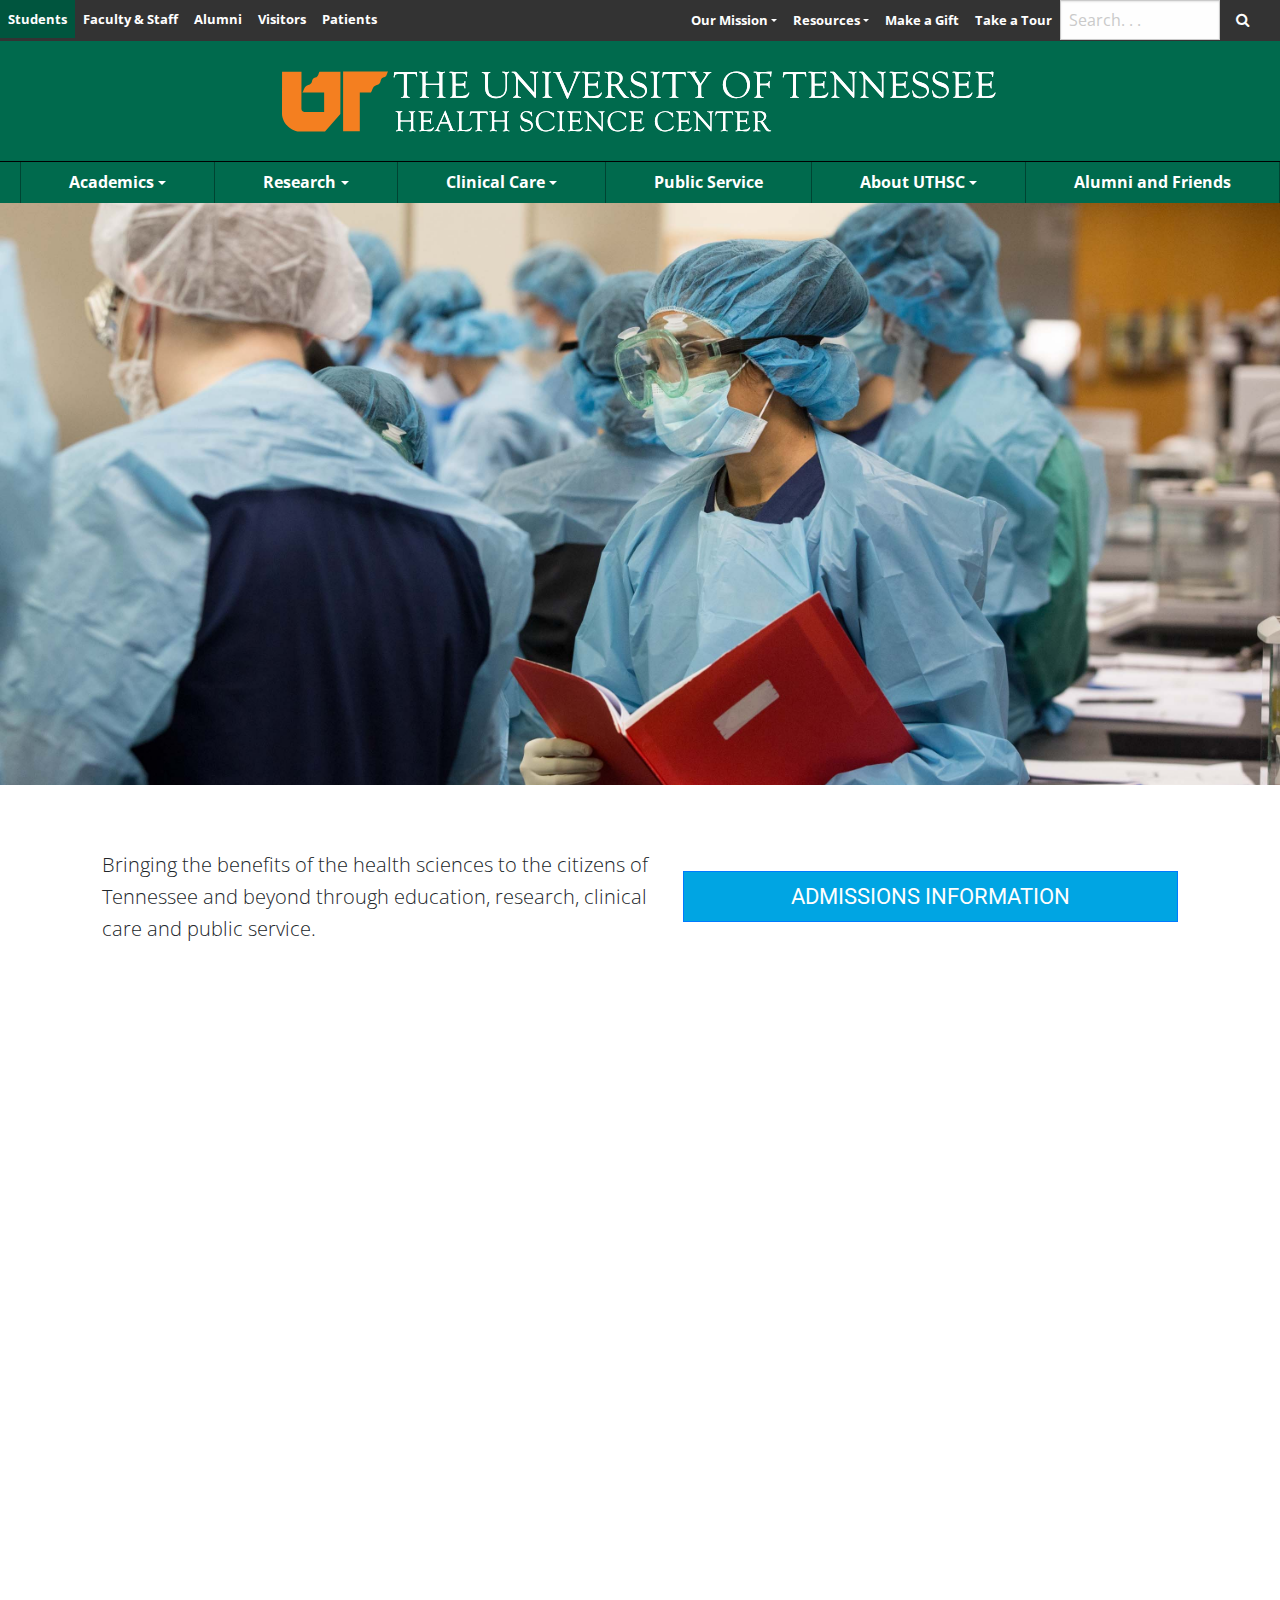
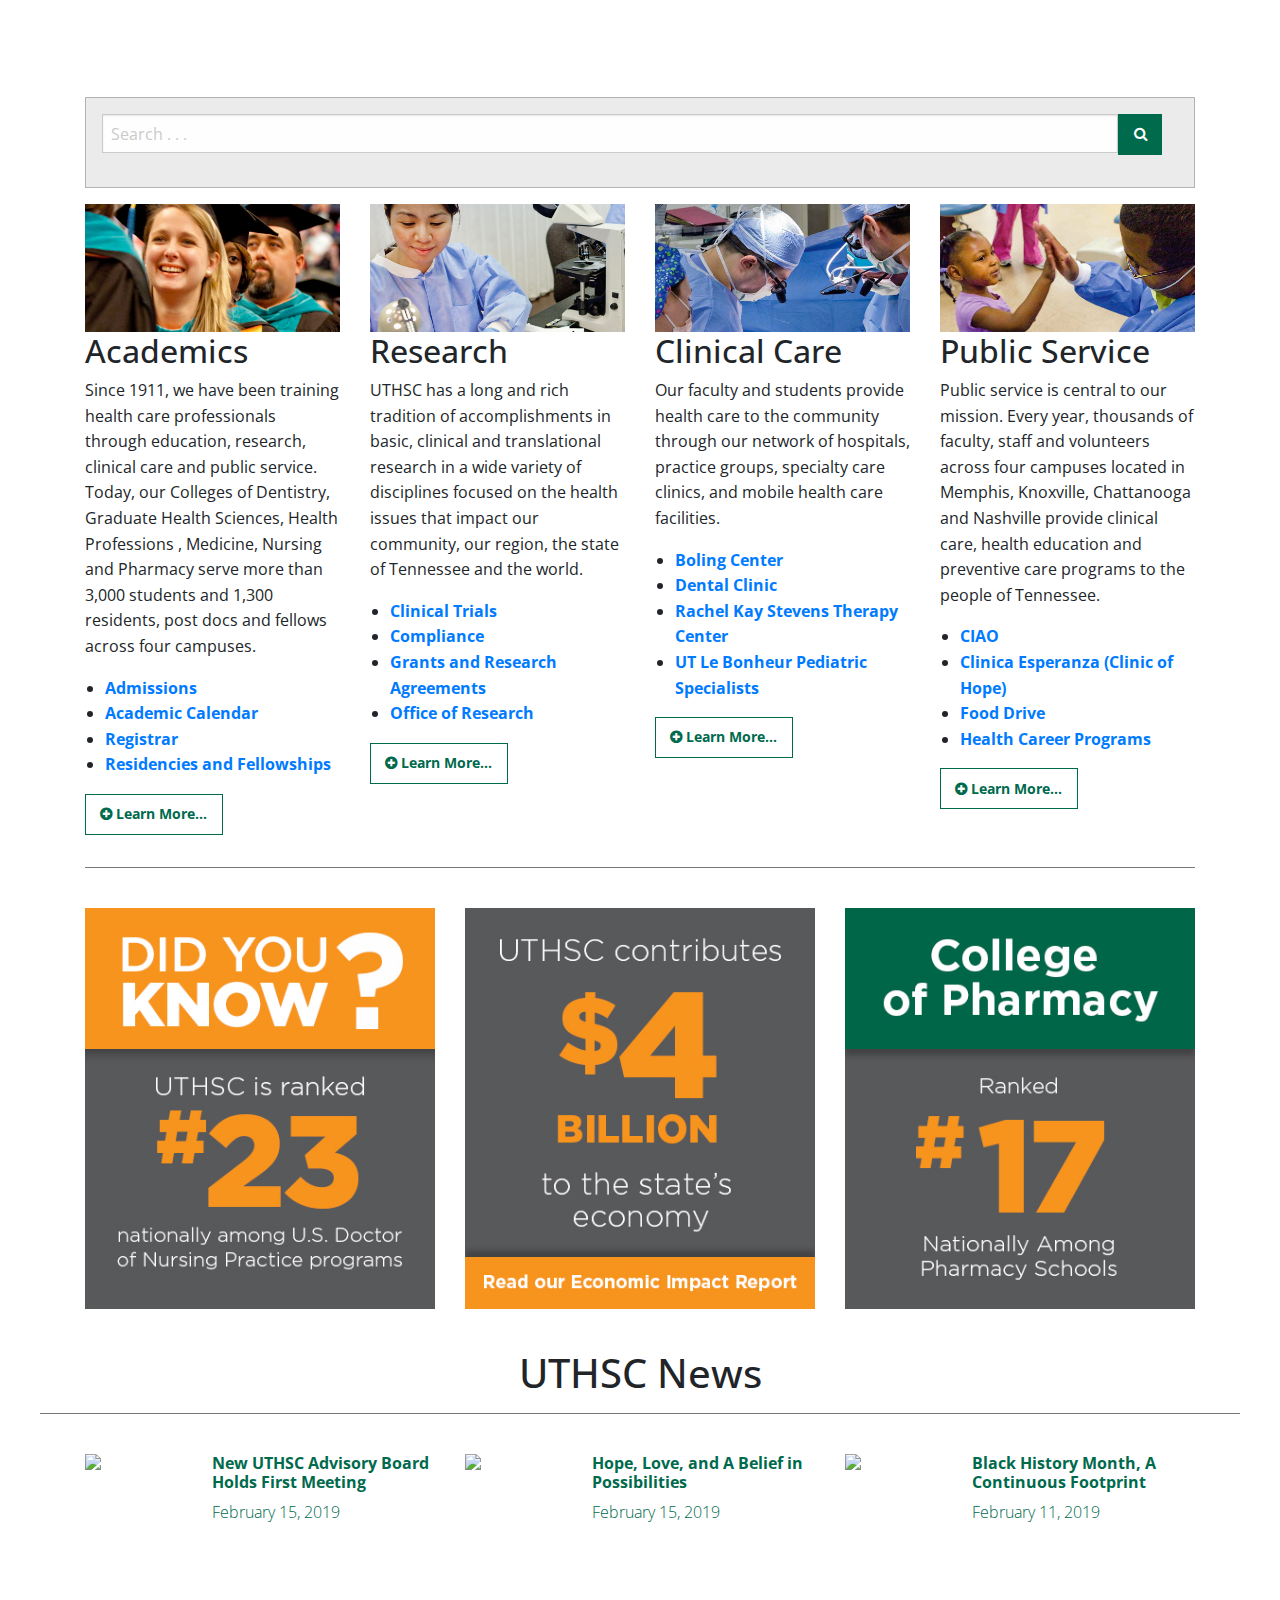
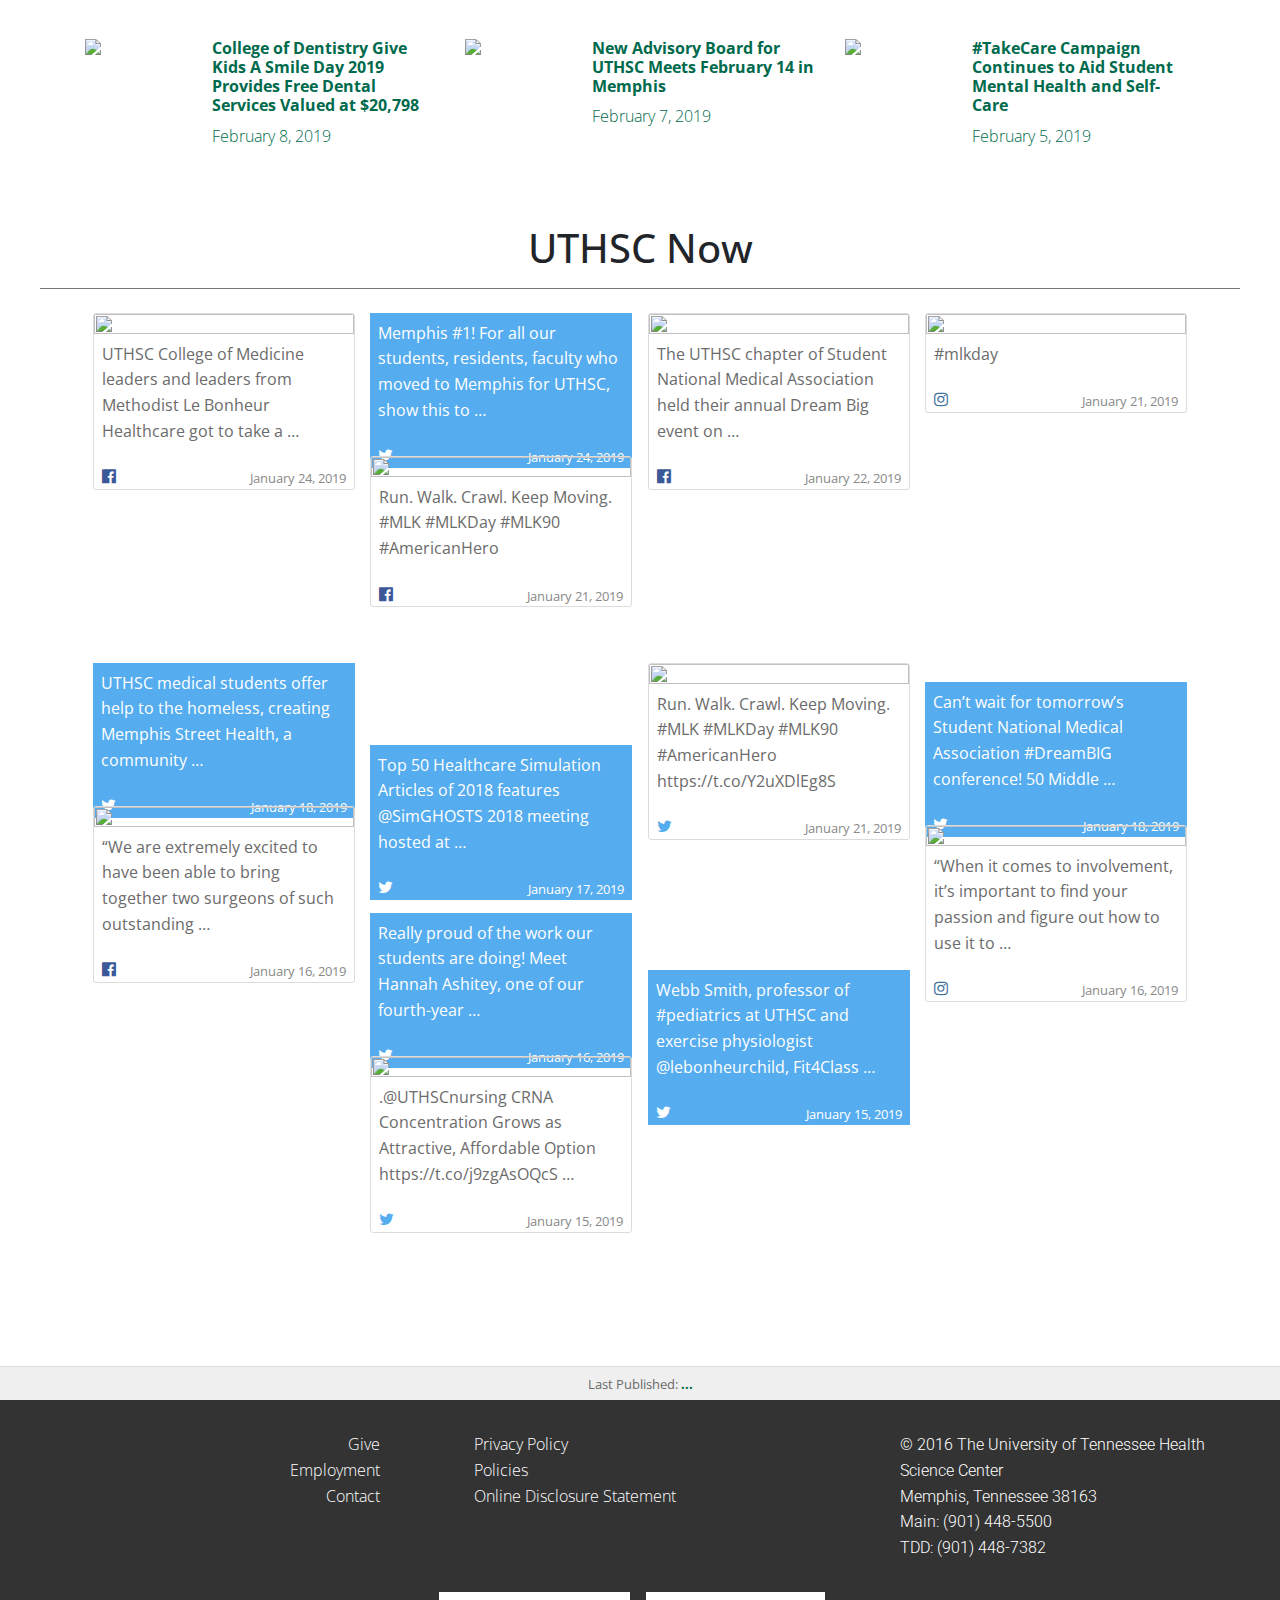
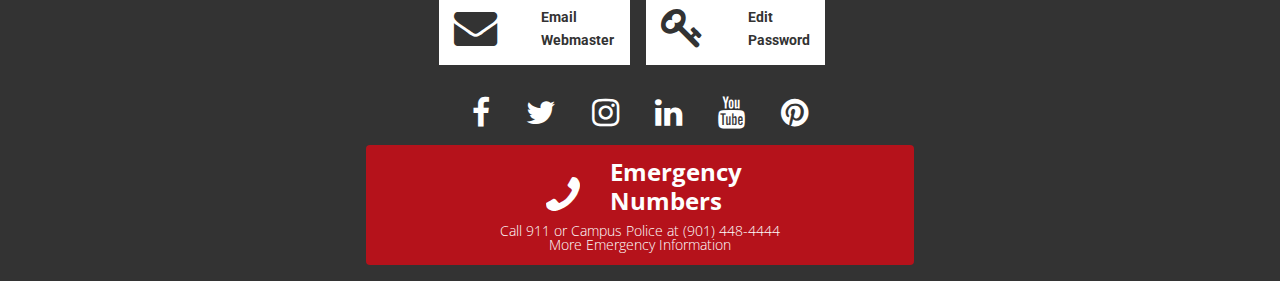
==== migration/index.html @ 7a4d5f88 "fixed cross browser issues" ====
<!DOCTYPE html PUBLIC "html" "http://www.w3.org/TR/xhtml1/DTD/xhtml1-transitional.dtd">
<html xmlns="http://www.w3.org/1999/xhtml" class="no-js" lang="en">
   <head>
      <meta http-equiv="Content-Type" content="text/html; charset=UTF-8" />
      <meta charset="utf-8" />
      <meta http-equiv="X-UA-Compatible" content="ie=edge" />
      <meta
         name="viewport"
         content="width=device-width, initial-scale=1, shrink-to-fit=no"
         />
      <link rel="stylesheet" href="./css/uthsc.min.css" />
      <link rel="stylesheet" href="./css/font-awesome.min.css" />
      <link rel="stylesheet" href="./css/bootstrap.min.css" />
      <link rel="stylesheet" href="./css/custom.css" />
      <link
         href="https://fonts.googleapis.com/css?family=Open+Sans:300"
         rel="stylesheet"
         type="text/css"
         />
      <link
         href="https://fonts.googleapis.com/css?family=Roboto:400italic,700italic,300,700,300italic,400"
         rel="stylesheet"
         type="text/css"
         />
      <link
         rel="shortcut icon"
         type="image/ico"
         href="./images/favicons/favicon.ico?v=bOO6Od2drQ"
         />
      <meta name="apple-mobile-web-app-title" content="UTHSC" />
      <meta name="application-name" content="UTHSC" />
      <meta name="theme-color" content="#efefef" />
      <title>The University of Tennessee Health Science Center (UTHSC)</title>
      <meta
         name="description"
         content="Established in 1911, The University of Tennessee Health Science Center aims to improve human health through education, research, clinical care and public service. The UT Health Science Center campuses include colleges of Dentistry, Graduate Health Sciences, Health Professions, Medicine, Nursing and Pharmacy. Patient care, professional education and research are carried out at hospitals and other clinical sites across Tennessee. Endowed professorships, Research Centers of Excellence, and continuing relationships with research and healthcare facilities across Tennessee ensure that both basic science and applied research stay focused on contemporary health topics."
         />
   </head>
   <body style="font-family:Open Sans">
      <nav class="uthsc-site-nav">
         <div class="uthsc-site-nav-left">
            <ul class="menu">
               <li><a class="font-color-override" href="#">Students</a></li>
               <li>
                  <a class="font-color-override" href="#">Faculty &amp; Staff</a>
               </li>
               <li><a class="font-color-override" href="#">Alumni</a></li>
               <li><a class="font-color-override" href="#">Visitors</a></li>
               <li><a class="font-color-override" href="#">Patients</a></li>
            </ul>
         </div>
         <div class="uthsc-site-nav-right">
            <ul class="dropdown menu">
               <li class="nav-item dropdown">
                  <a
                     class="nav-link dropdown-toggle font-color-override"
                     href="#"
                     role="button"
                     data-toggle="dropdown"
                     >Our Mission</a
                     >
                  <div class="dropdown-menu dropdown-coloring">
                     <a class="dropdown-item" href="#">Academics</a>
                     <a class="dropdown-item" href="#">Research</a>
                     <a class="dropdown-item" href="#">Clinical Care</a>
                     <a class="dropdown-item" href="#">Public Service</a>
                     <a class="dropdown-item" href="#">Mission Statement</a>
                  </div>
               </li>
               <li class="nav-item dropdown">
                  <a
                     class="nav-link dropdown-toggle font-color-override"
                     href="#"
                     role="button"
                     data-toggle="dropdown"
                     >Resources</a
                     >
                  <div class="dropdown-menu dropdown-coloring">
                     <a class="dropdown-item" href="#">Banner</a>
                     <a class="dropdown-item" href="#">Blackboard</a>
                     <a class="dropdown-item" href="#">Career Opportunities</a>
                     <a class="dropdown-item" href="#">iLogin</a>
                     <a class="dropdown-item" href="#">iRise</a>
                     <a class="dropdown-item" href="#">Library</a>
                     <a class="dropdown-item" href="#">Maps</a>
                     <a class="dropdown-item" href="#">MyUT</a>
                     <a class="dropdown-item" href="#">News</a>
                     <a class="dropdown-item" href="#">Webmail</a>
                     <a class="dropdown-item" href="#">Xythos</a>
                  </div>
               </li>
               <li><a class="font-color-override" href="#"> Make a Gift</a></li>
               <li><a class="font-color-override" href="#"> Take a Tour</a></li>
               <li>
                  <div class="show-for-large">
                     <form class="input-group search-form">
                        <div class="button-and-search">
                           <input
                              class="input-group-field search-input"
                              placeholder="Search. . . "
                              type="search"
                              aria-label="Search the UTHSC site"
                              role="search"
                              style="margin-right:0;"
                              />
                           <button
                              type="submit"
                              class="button"
                              aria-label="Submit search form"
                              >
                           <span class="fa fa-search"></span>
                           </button>
                        </div>
                     </form>
                  </div>
               </li>
            </ul>
         </div>
      </nav>
      <header style="background-color:#006a4d ">
         <div class="container d-flex justify-content-center banner-height">
            <div class="row ">
               <img src="./images/uthsc-logo-white-text.svg" />
            </div>
         </div>
       
         <div class="uthsc-nav-stuck">
            <nav id="uthsc-section-navigation" class="" style="border-top: 1px solid rgb(0,0,0);">
               <ul class="uthsc-navbar">
                  <li class="uthsc-navigation-column uthsc-navbar-spacing">
                     <a href="#"                  
                        class="nav-link dropdown-toggle"
                        id="navbarDropdown"
                        role="button"
                        data-toggle="dropdown">
                     Academics
                     </a>
                     <div class="dropdown-menu" >
                        <a class="dropdown-item" href="#">Dentistry</a>
                        <a class="dropdown-item" href="#">Graduate Health Sciences</a>
                        <a class="dropdown-item" href="#">Health Professions</a>
                        <a class="dropdown-item" href="#">Medicine</a>
                        <a class="dropdown-item" href="#">Nursing</a>
                        <a class="dropdown-item" href="#">Pharmacy</a>
                     </div>
                  </li>
                  <li class="uthsc-navigation-column uthsc-navbar-spacing">
                     <a href="#"              
                        class="nav-link dropdown-toggle"
                        id="navbarDropdown"
                        role="button"
                        data-toggle="dropdown">
                     Research
                     </a>
                     <div class="dropdown-menu" aria-labelledby="navbarDropdown">
                        <a class="dropdown-item" href="#">Leadership</a>
                        <a class="dropdown-item" href="#">Sponsored Programs</a>
                        <a class="dropdown-item" href="#">Compliance</a>
                        <a class="dropdown-item" href="#">Institutional Cores</a>
                        <a class="dropdown-item" href="#">Offices and Resources</a>
                     </div>
                  </li>
                  <li class="uthsc-navigation-column uthsc-navbar-spacing">
                     <a href="#" data-equalizer-watch="heading-links"                 
                        class="nav-link dropdown-toggle"
                        id="navbarDropdown"
                        role="button"
                        data-toggle="dropdown">
                     Clinical Care
                     </a>
                     <div class="dropdown-menu" aria-labelledby="navbarDropdown">
                        <a class="dropdown-item" href="#">University Clinical Health</a>
                        <a class="dropdown-item" href="#">University Health Services</a>
                        <a class="dropdown-item" href="#">UT Le Bonheur Pediatric Specialists</a>
                        <a class="dropdown-item" href="#">UT Methodist Physicians</a>
                        <a class="dropdown-item" href="#">UT Regional One Physicians</a>
                     </div>
                  </li>
                  <li class="uthsc-navigation-column uthsc-navbar-spacing">
                     <a href="#" data-equalizer-watch="heading-links">
                     Public Service
                     </a>
                     <ul data-equalizer-watch="nested-links"></ul>
                  </li>
                  <li class="uthsc-navigation-column uthsc-navbar-spacing">
                     <a href="#" data-equalizer-watch="heading-links"                 
                        class="nav-link dropdown-toggle"
                        id="navbarDropdown"
                        role="button"
                        data-toggle="dropdown">
                     About UTHSC
                     </a>
                     <div class="dropdown-menu" aria-labelledby="navbarDropdown">
                        <a class="dropdown-item" href="#">About the Chancellor</a>
                        <a class="dropdown-item" href="#">Mission Statemen</a>
                        <a class="dropdown-item" href="#">Administration</a>
                        <a class="dropdown-item" href="#">Campuses</a>
                        <a class="dropdown-item" href="#">Clinical and Educational Sites</a>
                        <a class="dropdown-item" href="#">Campus Map</a>
                     </div>
                  </li>
                  
                  <li class="uthsc-navigation-column uthsc-navbar-spacing">
                     <a href="#" data-equalizer-watch="heading-links">
                     Alumni and Friends
                     </a>
                     <ul data-equalizer-watch="nested-links">
                        <li>
                           <a href="http://www.uthscalumni.com/s/1341/uthsc/index.aspx?sid=1341&amp;gid=4&amp;pgid=351">About</a>
                        </li>
                        <li>
                           <a href="http://www.uthscalumni.com/s/1341/uthsc/index.aspx?sid=1341&amp;gid=4&amp;pgid=507">Giving</a>
                        </li>
                        <li>
                           <a href="http://www.uthscalumni.com/s/1341/uthsc/index.aspx?sid=1341&amp;gid=4&amp;pgid=523">Events</a>
                        </li>
                        <li>
                           <a href="http://www.uthscalumni.com/s/1341/uthsc/index.aspx?sid=1341&amp;gid=4&amp;pgid=575">Contact</a>
                        </li>
                     </ul>
                  </li>
               </ul>
            </nav>
         </div>
      </header>

      <!-- Student picture -->
      <div class="picture-position"></div>
      <!-- Admissions Button -->
      <div class="jumbotron center-tag container">
         <p class="lead">
            Bringing the benefits of the health sciences to the citizens of
            Tennessee and beyond through education, research, clinical care and
            public service.
         </p>
         <button
            style="font-family: Roboto; font-size: 22px;"
            class="button secondary expanded btn btn-primary btn-lg uthsc-blue rounded-0"
            href="#"
            role="button"
            >
         ADMISSIONS INFORMATION
         </button>
      </div>
      <!-- Video -->
      <div class="container">
         <div class="flex-video widescreen">
            <iframe
               width="560"
               height="315"
               src="https://www.youtube.com/embed/NiYDtugjwfQ"
               frameborder="0"
               allow="accelerometer; autoplay; encrypted-media; gyroscope; picture-in-picture"
               allowfullscreen
               ></iframe>
         </div>
      </div>
      <div class="container container-size">
         <div class="callout-test">
            <input class="search-input" type="search" placeholder="Search . . ." />
            <button class="button">
            <span class="fa fa-search"></span>
            </button>
         </div>
      </div>
      <!-- 4 Grid System -->
      <div class="container">
         <div class="row">
            <div class="col-sm">
               <img
                  class="show-for-large"
                  src="./images/mission-academics.jpg"
                  /><img
                  class="hide-for-large"
                  src="./images/mission-academics-mobile.jpg"
                  />
               <h2>Academics</h2>
               <p>
                  Since 1911, we have been training health care professionals through
                  education, research, clinical care and public service. Today, our
                  Colleges of Dentistry, Graduate Health Sciences, Health Professions
                  , Medicine, Nursing and Pharmacy serve more than 3,000 students and
                  1,300 residents, post docs and fellows across four campuses.
               </p>
               <ul>
                  <li><a href="#">Admissions</a></li>
                  <li>
                     <a href="#">Academic Calendar</a>
                  </li>
                  <li><a href="#">Registrar</a></li>
                  <li><a href="#">Residencies and Fellowships</a></li>
               </ul>
               <a class="button hollow" href="#"
                  ><span class="fa fa-plus-circle" aria-hidden="true"></span> Learn
               More...</a
                  >
            </div>
            <div class="col-sm">
               <img class="show-for-large" src="./images/mission-research.jpg" /><img
                  class="hide-for-large"
                  src="./images/mission-research-mobile.jpg"
                  />
               <h2>Research</h2>
               <p>
                  UTHSC has a long and rich tradition of accomplishments in basic,
                  clinical and translational research in a wide variety of disciplines
                  focused on the health issues that impact our community, our region,
                  the state of Tennessee and the world.
               </p>
               <ul>
                  <li>
                     <a href="#">Clinical Trials</a>
                  </li>
                  <li><a href="#">Compliance</a></li>
                  <li>
                     <a href="#">Grants and Research Agreements</a>
                  </li>
                  <li><a href="#">Office of Research</a></li>
               </ul>
               <a class="button hollow" href="#"
                  ><span class="fa fa-plus-circle" aria-hidden="true"></span> Learn
               More...</a
                  >
            </div>
            <div class="col-sm">
               <img
                  class="show-for-large"
                  src="./images/mission-clinical-care.jpg"
                  /><img
                  class="hide-for-large"
                  src="./images/mission-clinical-care-mobile.jpg"
                  />
               <h2>Clinical Care</h2>
               <p>
                  Our faculty and students provide health care to the community
                  through our network of hospitals, practice groups, specialty care
                  clinics, and mobile health care facilities.
               </p>
               <ul>
                  <li><a href="#">Boling Center</a></li>
                  <li><a href="#">Dental Clinic</a></li>
                  <li><a href="#">Rachel Kay Stevens Therapy Center</a></li>
                  <li><a href="#">UT Le Bonheur Pediatric Specialists</a></li>
               </ul>
               <a class="button hollow" href="#"
                  ><span class="fa fa-plus-circle" aria-hidden="true"></span> Learn
               More...</a
                  >
            </div>
            <div class="col-sm">
               <img
                  class="show-for-large"
                  src="./images/mission-public-service.jpg"
                  /><img
                  class="hide-for-large"
                  src="./images/mission-public-service-mobile.jpg"
                  />
               <h2>Public Service</h2>
               <p>
                  Public service is central to our mission. Every year, thousands of
                  faculty, staff and volunteers across four campuses located in
                  Memphis, Knoxville, Chattanooga and Nashville provide clinical care,
                  health education and preventive care programs to the people of
                  Tennessee.
               </p>
               <ul>
                  <li><a href="#">CIAO</a></li>
                  <li>
                     <a href="#">Clinica Esperanza (Clinic of Hope)</a>
                  </li>
                  <li><a href="#">Food Drive</a></li>
                  <li><a href="#">Health Career Programs</a></li>
               </ul>
               <a class="button hollow" href="#"
                  ><span class="fa fa-plus-circle" aria-hidden="true"></span> Learn
               More...</a
                  >
            </div>
         </div>
      </div>
      <!-- Image Grid -->
      <div class="container">
         <hr />
         <br />
         <div class="row">
            <div class="col-sm">
               <p>
                  <img
                     src="./images/homepage/nursing-rank-graphic.jpg"
                     alt="Did you know UTHSC is ranked number 23 in nursing DNP programs?"
                     width="370"
                     height="424"
                     />
               </p>
            </div>
            <div class="col-sm">
               <p>
                  <img
                     src="./images/homepage/economic-impact.jpg"
                     alt="UTHSC contributes $4 billion to the state's economy."
                     width="370"
                     height="424"
                     />
               </p>
            </div>
            <div class="col-sm">
               <p>
                  <img
                     src="./images/homepage/pharmacy-17-rank.jpg"
                     alt="College of pharmacy ranked 23 nationally."
                     width="370"
                     height="424"
                     />
               </p>
            </div>
         </div>
      </div>
      <!-- UTHSC News -->
      <div>
         <br />
         <h1 style="display: flex; justify-content: center;">UTHSC News</h1>
         <hr />
      </div>
      <div class="container">
         <div class="row">
            <div class="col-sm">
               <div class="uthsc-news-box">
                  <a href="#" style="height: 137px;">
                     <div class="row">
                        <div class="col-sm-3 col-lg-4">
                           <img
                              src="https://news.uthsc.edu/wp-content/uploads/2019/02/UTHSC-Board-Meeting-Feb.-2019-300x300.jpg?1550249752231"
                              />
                        </div>
                        <div class="col-sm-9 col-lg-8 columns" style="color: #006a4d">
                           <h4>New UTHSC Advisory Board Holds First Meeting</h4>
                           <p>February 15, 2019</p>
                        </div>
                     </div>
                  </a>
               </div>
            </div>
            <div class="col-sm">
               <div class="uthsc-news-box">
                  <a href="#" style="height: 137px;">
                     <div class="row">
                        <div class="col-sm-3 col-lg-4">
                           <img
                              src="https://news.uthsc.edu/wp-content/uploads/2019/02/Wicks-square-image-300x300.jpg?1550249752231"
                              />
                        </div>
                        <div class="col-sm-9 col-lg-8 columns"  style="color: #006a4d">
                           <h4>Hope, Love, and A Belief in Possibilities</h4>
                           <p>February 15, 2019</p>
                        </div>
                     </div>
                  </a>
               </div>
            </div>
            <div class="col-sm">
               <div class="uthsc-news-box">
                  <a href="#" style="height: 137px;">
                     <div class="row">
                        <div class="col-sm-3 col-lg-4">
                           <img
                              src="https://news.uthsc.edu/wp-content/uploads/2019/02/michael-alston-1-crop-300x300.jpg?1550249752231"
                              />
                        </div>
                        <div class="col-sm-9 col-lg-8 columns"  style="color: #006a4d">
                           <h4>Black History Month, A Continuous Footprint</h4>
                           <p>February 11, 2019</p>
                        </div>
                     </div>
                  </a>
               </div>
            </div>
         </div>
         <div class="row">
            <div class="col-sm">
               <div class="uthsc-news-box">
                  <a href="#" style="height: 137px;">
                     <div class="row">
                        <div class="col-sm-3 col-lg-4">
                           <img
                              src="https://news.uthsc.edu/wp-content/uploads/2019/02/give-kids-smile-601-300x300.jpg?1550249752231"
                              />
                        </div>
                        <div class="col-sm-9 col-lg-8 columns"  style="color: #006a4d">
                           <h4>
                              College of Dentistry Give Kids A Smile Day 2019 Provides
                              Free Dental Services Valued at $20,798
                           </h4>
                           <p>February 8, 2019</p>
                        </div>
                     </div>
                  </a>
               </div>
            </div>
            <div class="col-sm">
               <div class="uthsc-news-box">
                  <a href="#" style="height: 137px;">
                     <div class="row">
                        <div class="col-sm-3 col-lg-4">
                           <img
                              src="https://news.uthsc.edu/wp-content/uploads/2019/01/UT-Sign-close-up-300x300.jpg?1550249752231"
                              />
                        </div>
                        <div class="col-sm-9 col-lg-8 columns"  style="color: #006a4d">
                           <h4>
                              New Advisory Board for UTHSC Meets February 14 in Memphis
                           </h4>
                           <p>February 7, 2019</p>
                        </div>
                     </div>
                  </a>
               </div>
            </div>
            <div class="col-sm">
               <div class="uthsc-news-box">
                  <a href="#" style="height: 137px;">
                     <div class="row">
                        <div class="col-sm-3 col-lg-4">
                           <img
                              src="https://news.uthsc.edu/wp-content/uploads/2019/02/SASSI-8-300x300.jpg?1550249752232"
                              />
                        </div>
                        <div class="col-sm-9 col-lg-8 columns"  style="color: #006a4d;">
                           <h4>
                              #TakeCare Campaign Continues to Aid Student Mental Health
                              and Self-Care
                           </h4>
                           <p>February 5, 2019</p>
                        </div>
                     </div>
                  </a>
               </div>
            </div>
         </div>
      </div>
      <!-- UTHSC Now -->
      <div>
         <br />
         <h1 style="display: flex; justify-content: center;">UTHSC Now</h1>
         <hr />
      </div>
      <div class="container">
         <div
            class="uthsc-now grid"
            style="position: relative; height: 1061.33px;"
            >
            <div class="grid-sizer"></div>
            <a
               href="https://www.facebook.com/19251347752/posts/10156270374097753/"
               class="grid-item uthsc-now--item uthsc-now--image facebook post-01 "
               style="position: absolute; left: 0%; top: 0px;"
               >
               <div class="uthsc-now--container">
                  <div class="uthsc-now--image">
                     <img
                        src="https://scontent.xx.fbcdn.net/v/t1.0-0/p180x540/51052027_10156270370962753_6198415450611646464_o.jpg?_nc_cat=101&amp;_nc_ht=scontent.xx&amp;oh=117deb190530e1581b3e2a2d5486fd11&amp;oe=5CFA108F"
                        style="width:100%"
                        />
                  </div>
                  <div class="uthsc-now--message">
                     <p>
                        UTHSC College of Medicine leaders and leaders from Methodist Le
                        Bonheur Healthcare got to take a&nbsp;…
                     </p>
                  </div>
                  <div class="uthsc-now--footer">
                     <div class="uthsc-now--service">
                        <span class="fa fa-facebook-official">&nbsp;</span>
                     </div>
                     <div class="uthsc-now--date">
                        <p>January 24, 2019</p>
                     </div>
                  </div>
               </div>
            </a>
            <a
               href="https://twitter.com/statuses/1088510139886419968"
               class="grid-item uthsc-now--item uthsc-now--no-image twitter post-02 "
               style="position: absolute; left: 24.9573%; top: 0px;"
               >
               <div class="uthsc-now--container">
                  <div class="uthsc-now--message">
                     <p>
                        Memphis #1! For all our students, residents, faculty who moved
                        to Memphis for UTHSC, show this to&nbsp;…
                     </p>
                  </div>
                  <div class="uthsc-now--footer">
                     <div class="uthsc-now--service">
                        <span class="fa fa-twitter">&nbsp;</span>
                     </div>
                     <div class="uthsc-now--date">
                        <p>January 24, 2019</p>
                     </div>
                  </div>
               </div>
            </a>
            <a
               href="https://www.facebook.com/19251347752/posts/10156266619757753/"
               class="grid-item uthsc-now--item uthsc-now--image facebook post-03 "
               style="position: absolute; left: 50%; top: 0px;"
               >
               <div class="uthsc-now--container">
                  <div class="uthsc-now--image">
                     <img
                        src="https://scontent.xx.fbcdn.net/v/t1.0-9/s720x720/50589092_10156266618082753_1112607442623004672_o.jpg?_nc_cat=109&amp;_nc_ht=scontent.xx&amp;oh=f2c0e863d0a36f5ee42196c0c41007e5&amp;oe=5D0109B9"
                        style="width:100%"
                        />
                  </div>
                  <div class="uthsc-now--message">
                     <p>
                        The UTHSC chapter of Student National Medical Association held
                        their annual Dream Big event on&nbsp;…
                     </p>
                  </div>
                  <div class="uthsc-now--footer">
                     <div class="uthsc-now--service">
                        <span class="fa fa-facebook-official">&nbsp;</span>
                     </div>
                     <div class="uthsc-now--date">
                        <p>January 22, 2019</p>
                     </div>
                  </div>
               </div>
            </a>
            <a
               href="https://www.instagram.com/p/Bs5y6Tpglur/"
               class="grid-item uthsc-now--item uthsc-now--image instagram post-04 "
               style="position: absolute; left: 74.9573%; top: 0px;"
               >
               <div class="uthsc-now--container">
                  <div class="uthsc-now--image">
                     <img
                        src="https://scontent.cdninstagram.com/vp/571ae99ef2afbe77a0caa2702cac78ee/5CFE735D/t51.2885-15/sh0.08/e35/s640x640/47695089_177449713214914_3013704641157602980_n.jpg?_nc_ht=scontent.cdninstagram.com"
                        style="width:100%"
                        />
                  </div>
                  <div class="uthsc-now--message">
                     <p>#mlkday</p>
                  </div>
                  <div class="uthsc-now--footer">
                     <div class="uthsc-now--service">
                        <span class="fa fa-instagram">&nbsp;</span>
                     </div>
                     <div class="uthsc-now--date">
                        <p>January 21, 2019</p>
                     </div>
                  </div>
               </div>
            </a>
            <a
               href="https://www.facebook.com/19251347752/posts/10156257484067753/"
               class="grid-item uthsc-now--item uthsc-now--image facebook post-05 "
               style="position: absolute; left: 24.9573%; top: 143px;"
               >
               <div class="uthsc-now--container">
                  <div class="uthsc-now--image">
                     <img
                        src="https://scontent.xx.fbcdn.net/v/t1.0-9/q81/s720x720/50277507_10156257481777753_7630427602309611520_o.jpg?_nc_cat=100&amp;_nc_ht=scontent.xx&amp;oh=53d78060a8bd94164b025a48c6eeb8a9&amp;oe=5CC6DB3C"
                        style="width:100%"
                        />
                  </div>
                  <div class="uthsc-now--message">
                     <p>
                        Run. Walk. Crawl. Keep Moving. #MLK #MLKDay #MLK90 #AmericanHero
                     </p>
                  </div>
                  <div class="uthsc-now--footer">
                     <div class="uthsc-now--service">
                        <span class="fa fa-facebook-official">&nbsp;</span>
                     </div>
                     <div class="uthsc-now--date">
                        <p>January 21, 2019</p>
                     </div>
                  </div>
               </div>
            </a>
            <a
               href="https://twitter.com/statuses/1087333995115831296"
               class="grid-item uthsc-now--item uthsc-now--image twitter post-06 "
               style="position: absolute; left: 50%; top: 350px;"
               >
               <div class="uthsc-now--container">
                  <div class="uthsc-now--image">
                     <img
                        src="https://pbs.twimg.com/media/DxM8htuVsAAWgk3.jpg"
                        style="width:100%"
                        />
                  </div>
                  <div class="uthsc-now--message">
                     <p>
                        Run. Walk. Crawl. Keep Moving. #MLK #MLKDay #MLK90 #AmericanHero
                        https://t.co/Y2uXDlEg8S
                     </p>
                  </div>
                  <div class="uthsc-now--footer">
                     <div class="uthsc-now--service">
                        <span class="fa fa-twitter">&nbsp;</span>
                     </div>
                     <div class="uthsc-now--date">
                        <p>January 21, 2019</p>
                     </div>
                  </div>
               </div>
            </a>
            <a
               href="https://twitter.com/statuses/1086286857321803777"
               class="grid-item uthsc-now--item uthsc-now--no-image twitter post-07 "
               style="position: absolute; left: 0%; top: 350px;"
               >
               <div class="uthsc-now--container">
                  <div class="uthsc-now--message">
                     <p>
                        UTHSC medical students offer help to the homeless, creating
                        Memphis Street Health, a community&nbsp;…
                     </p>
                  </div>
                  <div class="uthsc-now--footer">
                     <div class="uthsc-now--service">
                        <span class="fa fa-twitter">&nbsp;</span>
                     </div>
                     <div class="uthsc-now--date">
                        <p>January 18, 2019</p>
                     </div>
                  </div>
               </div>
            </a>
            <a
               href="https://twitter.com/statuses/1086386461119782913"
               class="grid-item uthsc-now--item uthsc-now--no-image twitter post-08 "
               style="position: absolute; left: 74.9573%; top: 369px;"
               >
               <div class="uthsc-now--container">
                  <div class="uthsc-now--message">
                     <p>
                        Can’t wait for tomorrow’s Student National Medical Association
                        #DreamBIG conference! 50 Middle&nbsp;…
                     </p>
                  </div>
                  <div class="uthsc-now--footer">
                     <div class="uthsc-now--service">
                        <span class="fa fa-twitter">&nbsp;</span>
                     </div>
                     <div class="uthsc-now--date">
                        <p>January 18, 2019</p>
                     </div>
                  </div>
               </div>
            </a>
            <a
               href="https://twitter.com/statuses/1085947442644828160"
               class="grid-item uthsc-now--item uthsc-now--no-image twitter post-09 "
               style="position: absolute; left: 24.9573%; top: 432px;"
               >
               <div class="uthsc-now--container">
                  <div class="uthsc-now--message">
                     <p>
                        Top 50 Healthcare Simulation Articles of 2018 features
                        @SimGHOSTS 2018 meeting hosted at&nbsp;…
                     </p>
                  </div>
                  <div class="uthsc-now--footer">
                     <div class="uthsc-now--service">
                        <span class="fa fa-twitter">&nbsp;</span>
                     </div>
                     <div class="uthsc-now--date">
                        <p>January 17, 2019</p>
                     </div>
                  </div>
               </div>
            </a>
            <a
               href="https://www.facebook.com/19251347752/posts/10156254044282753/"
               class="grid-item uthsc-now--item uthsc-now--image facebook post-010 "
               style="position: absolute; left: 0%; top: 493px;"
               >
               <div class="uthsc-now--container">
                  <div class="uthsc-now--image">
                     <img
                        src="https://external.xx.fbcdn.net/safe_image.php?d=AQANfFmwVMFqI2Js&amp;url=https%3A%2F%2Fnews.uthsc.edu%2Fwp-content%2Fuploads%2F2019%2F01%2FDrs.-Weaver-and-Davis-Bariatric-Program-1024x669.jpg&amp;_nc_hash=AQDsmC3iwp2j9-zK"
                        style="width:100%"
                        />
                  </div>
                  <div class="uthsc-now--message">
                     <p>
                        “We are extremely excited to have been able to bring together
                        two surgeons of such outstanding&nbsp;…
                     </p>
                  </div>
                  <div class="uthsc-now--footer">
                     <div class="uthsc-now--service">
                        <span class="fa fa-facebook-official">&nbsp;</span>
                     </div>
                     <div class="uthsc-now--date">
                        <p>January 16, 2019</p>
                     </div>
                  </div>
               </div>
            </a>
            <a
               href="https://www.instagram.com/p/BstV5rtgXDZ/"
               class="grid-item uthsc-now--item uthsc-now--image instagram post-011 "
               style="position: absolute; left: 74.9573%; top: 512px;"
               >
               <div class="uthsc-now--container">
                  <div class="uthsc-now--image">
                     <img
                        src="https://scontent.cdninstagram.com/vp/04e801d24a0985ebe0a570956d06d28b/5CF27800/t51.2885-15/sh0.08/e35/s640x640/49652239_375179916380147_4840366185645334827_n.jpg?_nc_ht=scontent.cdninstagram.com"
                        style="width:100%"
                        />
                  </div>
                  <div class="uthsc-now--message">
                     <p>
                        “When it comes to involvement, it’s important to find your
                        passion and figure out how to use it to&nbsp;…
                     </p>
                  </div>
                  <div class="uthsc-now--footer">
                     <div class="uthsc-now--service">
                        <span class="fa fa-instagram">&nbsp;</span>
                     </div>
                     <div class="uthsc-now--date">
                        <p>January 16, 2019</p>
                     </div>
                  </div>
               </div>
            </a>
            <a
               href="https://twitter.com/statuses/1085625885103931394"
               class="grid-item uthsc-now--item uthsc-now--no-image twitter post-012 "
               style="position: absolute; left: 24.9573%; top: 600px;"
               >
               <div class="uthsc-now--container">
                  <div class="uthsc-now--message">
                     <p>
                        Really proud of the work our students are doing! Meet Hannah
                        Ashitey, one of our fourth-year&nbsp;…
                     </p>
                  </div>
                  <div class="uthsc-now--footer">
                     <div class="uthsc-now--service">
                        <span class="fa fa-twitter">&nbsp;</span>
                     </div>
                     <div class="uthsc-now--date">
                        <p>January 16, 2019</p>
                     </div>
                  </div>
               </div>
            </a>
            <a
               href="https://twitter.com/statuses/1085280473826410496"
               class="grid-item uthsc-now--item uthsc-now--no-image twitter post-013 "
               style="position: absolute; left: 50%; top: 657px;"
               >
               <div class="uthsc-now--container">
                  <div class="uthsc-now--message">
                     <p>
                        Webb Smith, professor of #pediatrics at UTHSC and exercise
                        physiologist @lebonheurchild, Fit4Class&nbsp;…
                     </p>
                  </div>
                  <div class="uthsc-now--footer">
                     <div class="uthsc-now--service">
                        <span class="fa fa-twitter">&nbsp;</span>
                     </div>
                     <div class="uthsc-now--date">
                        <p>January 15, 2019</p>
                     </div>
                  </div>
               </div>
            </a>
            <a
               href="https://twitter.com/statuses/1085282701291241473"
               class="grid-item uthsc-now--item uthsc-now--image twitter post-014 "
               style="position: absolute; left: 24.9573%; top: 743px;"
               >
               <div class="uthsc-now--container">
                  <div class="uthsc-now--image">
                     <img
                        src="https://pbs.twimg.com/media/Dw-ygwcWkAI0_l8.jpg"
                        style="width:100%"
                        />
                  </div>
                  <div class="uthsc-now--message">
                     <p>
                        .@UTHSCnursing CRNA Concentration Grows as Attractive,
                        Affordable Option https://t.co/j9zgAsOQcS&nbsp;…
                     </p>
                  </div>
                  <div class="uthsc-now--footer">
                     <div class="uthsc-now--service">
                        <span class="fa fa-twitter">&nbsp;</span>
                     </div>
                     <div class="uthsc-now--date">
                        <p>January 15, 2019</p>
                     </div>
                  </div>
               </div>
            </a>
         </div>
      </div>
      <!-- Last published bar -->
      <div class="uthsc-last-published text-center">
         <p>
            <small
               >Last Published:
            <a id="uthsc-de" href="#" target="_blank" style="color: #006a4d;"
               >...</a
               ></small
               >
         </p>
      </div>
      <!-- Footer -->
      <footer class="uthsc-global-footer">
         <div class="uthsc-copy-block text-center testing-column">
            <div class="col-sm text-right hide-for-print">
               <ul>
                  <li><a href="#">Give</a></li>
                  <li><a href="#">Employment</a></li>
                  <li><a href="#">Contact</a></li>
               </ul>
            </div>
            <div class="col-sm text-left hide-for-print">
               <ul>
                  <li><a href="#">Privacy Policy</a></li>
                  <li><a href="#">Policies</a></li>
                  <li>
                     <a href="#">Online Disclosure Statement</a>
                  </li>
               </ul>
            </div>
            <div class="col-sm text-left hide-for-print">
               <p>
                  © 2016 The University of Tennessee Health Science Center<br />
                  Memphis, Tennessee 38163<br />
                  Main: (901) 448-5500<br />
                  TDD: (901) 448-7382
               </p>
            </div>
         </div>
         <div class="hide-for-print one-line-only testing-column">
            <!--Email webmaster-->
            <div class="one-line-only">
               <a href="#" class="button uthsc-footer-button">
                  <div class="row">
                     <div class="col-sm text-right">
                        <p><span class="fa fa-envelope fa-3x"></span>&emsp;</p>
                     </div>
                     <div class="col-sm text-left">
                        <p>
                           Email<br />
                           Webmaster
                        </p>
                     </div>
                  </div>
               </a>
            </div>
            <!--Edit password-->
            <div class="one-line-only">
               <a href="#" class="button uthsc-footer-button">
                  <div class="row">
                     <div class="col-sm text-right">
                        <p><span class="fa fa-key fa-3x"></span>&emsp;</p>
                     </div>
                     <div class="col-sm text-left">
                        <p>
                           Edit<br />
                           Password
                        </p>
                     </div>
                  </div>
               </a>
            </div>
         </div>
         <div class="testing-column hide-for-print">
            <div class="columns text-center uthsc-social-icons">
               <a href="#" aria-label="facebook">
               <span class="fa fa-facebook fa-2x fa-inverse"></span>
               <span class="show-for-sr">facebook</span>
               </a>
               <a href="#" aria-label="twitter">
               <span class="fa fa-twitter fa-2x fa-inverse"></span>
               <span class="show-for-sr">twitter</span>
               </a>
               <a href="#" aria-label="instagram">
               <span class="fa fa-instagram fa-2x fa-inverse"></span>
               <span class="show-for-sr">instagram</span>
               </a>
               <a href="#" aria-label="linked in">
               <span class="fa fa-linkedin fa-2x fa-inverse"></span>
               <span class="show-for-sr">linked in</span>
               </a>
               <a href="#" aria-label="youtube">
               <span class="fa fa-youtube fa-2x fa-inverse"></span>
               <span class="show-for-sr">You-tube</span>
               </a>
               <a href="#" aria-label="pinterest">
               <span class="fa fa-pinterest fa-2x fa-inverse"></span>
               <span class="show-for-sr">pinterest</span>
               </a>
            </div>
         </div>
         <div class="testing-column hide-for-print one-line-only">
            <!--Desktop Emergency Numbers Link-->
            <div class="testing-column show-for-medium">
               <div id="uthsc-emergency-desktop" class="columns">
                  <a href="#" class="alert button expanded">
                     <div class="row">
                        <div class="columns col-lg-5 text-right">
                           <span class="fa fa-phone fa-flip-horizontal fa-3x"></span>
                        </div>
                        <div class="columns col-lg-7 text-left">
                           <h2>Emergency<br />Numbers</h2>
                        </div>
                        <div class="columns">
                           Call 911 or Campus Police at (901) 448-4444<br />
                           More Emergency Information
                        </div>
                     </div>
                  </a>
               </div>
            </div>
         </div>
      </footer>
      <script src="./js/jquery-3.3.1.min.js"></script>
      <script src="./js/bootstrap.bundle.min.js"></script>
      <script src="./js/bootstrap.min.js"></script>
      <script src="./js/uthsc.js"></script>
   </body>
</html>
---- migration/css/uthsc.min.css ----
.slide-in-down.mui-enter{transition-duration:500ms;transition-timing-function:linear;transform:translateY(-100%);transition-property:transform, opacity;backface-visibility:hidden}.slide-in-down.mui-enter.mui-enter-active{transform:translateY(0)}.slide-in-left.mui-enter{transition-duration:500ms;transition-timing-function:linear;transform:translateX(-100%);transition-property:transform, opacity;backface-visibility:hidden}.slide-in-left.mui-enter.mui-enter-active{transform:translateX(0)}.slide-in-up.mui-enter{transition-duration:500ms;transition-timing-function:linear;transform:translateY(100%);transition-property:transform, opacity;backface-visibility:hidden}.slide-in-up.mui-enter.mui-enter-active{transform:translateY(0)}.slide-in-right.mui-enter{transition-duration:500ms;transition-timing-function:linear;transform:translateX(100%);transition-property:transform, opacity;backface-visibility:hidden}.slide-in-right.mui-enter.mui-enter-active{transform:translateX(0)}.slide-out-down.mui-leave{transition-duration:500ms;transition-timing-function:linear;transform:translateY(0);transition-property:transform, opacity;backface-visibility:hidden}.slide-out-down.mui-leave.mui-leave-active{transform:translateY(100%)}.slide-out-right.mui-leave{transition-duration:500ms;transition-timing-function:linear;transform:translateX(0);transition-property:transform, opacity;backface-visibility:hidden}.slide-out-right.mui-leave.mui-leave-active{transform:translateX(100%)}.slide-out-up.mui-leave{transition-duration:500ms;transition-timing-function:linear;transform:translateY(0);transition-property:transform, opacity;backface-visibility:hidden}.slide-out-up.mui-leave.mui-leave-active{transform:translateY(-100%)}.slide-out-left.mui-leave{transition-duration:500ms;transition-timing-function:linear;transform:translateX(0);transition-property:transform, opacity;backface-visibility:hidden}.slide-out-left.mui-leave.mui-leave-active{transform:translateX(-100%)}.fade-in.mui-enter{transition-duration:500ms;transition-timing-function:linear;opacity:0;transition-property:opacity}.fade-in.mui-enter.mui-enter-active{opacity:1}.fade-out.mui-leave{transition-duration:500ms;transition-timing-function:linear;opacity:1;transition-property:opacity}.fade-out.mui-leave.mui-leave-active{opacity:0}.hinge-in-from-top.mui-enter{transition-duration:500ms;transition-timing-function:linear;transform:perspective(2000px) rotateX(-90deg);transform-origin:top;transition-property:transform, opacity;opacity:0}.hinge-in-from-top.mui-enter.mui-enter-active{transform:perspective(2000px) rotate(0deg);opacity:1}.hinge-in-from-right.mui-enter{transition-duration:500ms;transition-timing-function:linear;transform:perspective(2000px) rotateY(-90deg);transform-origin:right;transition-property:transform, opacity;opacity:0}.hinge-in-from-right.mui-enter.mui-enter-active{transform:perspective(2000px) rotate(0deg);opacity:1}.hinge-in-from-bottom.mui-enter{transition-duration:500ms;transition-timing-function:linear;transform:perspective(2000px) rotateX(90deg);transform-origin:bottom;transition-property:transform, opacity;opacity:0}.hinge-in-from-bottom.mui-enter.mui-enter-active{transform:perspective(2000px) rotate(0deg);opacity:1}.hinge-in-from-left.mui-enter{transition-duration:500ms;transition-timing-function:linear;transform:perspective(2000px) rotateY(90deg);transform-origin:left;transition-property:transform, opacity;opacity:0}.hinge-in-from-left.mui-enter.mui-enter-active{transform:perspective(2000px) rotate(0deg);opacity:1}.hinge-in-from-middle-x.mui-enter{transition-duration:500ms;transition-timing-function:linear;transform:perspective(2000px) rotateX(-90deg);transform-origin:center;transition-property:transform, opacity;opacity:0}.hinge-in-from-middle-x.mui-enter.mui-enter-active{transform:perspective(2000px) rotate(0deg);opacity:1}.hinge-in-from-middle-y.mui-enter{transition-duration:500ms;transition-timing-function:linear;transform:perspective(2000px) rotateY(-90deg);transform-origin:center;transition-property:transform, opacity;opacity:0}.hinge-in-from-middle-y.mui-enter.mui-enter-active{transform:perspective(2000px) rotate(0deg);opacity:1}.hinge-out-from-top.mui-leave{transition-duration:500ms;transition-timing-function:linear;transform:perspective(2000px) rotate(0deg);transform-origin:top;transition-property:transform, opacity;opacity:1}.hinge-out-from-top.mui-leave.mui-leave-active{transform:perspective(2000px) rotateX(-90deg);opacity:0}.hinge-out-from-right.mui-leave{transition-duration:500ms;transition-timing-function:linear;transform:perspective(2000px) rotate(0deg);transform-origin:right;transition-property:transform, opacity;opacity:1}.hinge-out-from-right.mui-leave.mui-leave-active{transform:perspective(2000px) rotateY(-90deg);opacity:0}.hinge-out-from-bottom.mui-leave{transition-duration:500ms;transition-timing-function:linear;transform:perspective(2000px) rotate(0deg);transform-origin:bottom;transition-property:transform, opacity;opacity:1}.hinge-out-from-bottom.mui-leave.mui-leave-active{transform:perspective(2000px) rotateX(90deg);opacity:0}.hinge-out-from-left.mui-leave{transition-duration:500ms;transition-timing-function:linear;transform:perspective(2000px) rotate(0deg);transform-origin:left;transition-property:transform, opacity;opacity:1}.hinge-out-from-left.mui-leave.mui-leave-active{transform:perspective(2000px) rotateY(90deg);opacity:0}.hinge-out-from-middle-x.mui-leave{transition-duration:500ms;transition-timing-function:linear;transform:perspective(2000px) rotate(0deg);transform-origin:center;transition-property:transform, opacity;opacity:1}.hinge-out-from-middle-x.mui-leave.mui-leave-active{transform:perspective(2000px) rotateX(-90deg);opacity:0}.hinge-out-from-middle-y.mui-leave{transition-duration:500ms;transition-timing-function:linear;transform:perspective(2000px) rotate(0deg);transform-origin:center;transition-property:transform, opacity;opacity:1}.hinge-out-from-middle-y.mui-leave.mui-leave-active{transform:perspective(2000px) rotateY(-90deg);opacity:0}.scale-in-up.mui-enter{transition-duration:500ms;transition-timing-function:linear;transform:scale(.5);transition-property:transform, opacity;opacity:0}.scale-in-up.mui-enter.mui-enter-active{transform:scale(1);opacity:1}.scale-in-down.mui-enter{transition-duration:500ms;transition-timing-function:linear;transform:scale(1.5);transition-property:transform, opacity;opacity:0}.scale-in-down.mui-enter.mui-enter-active{transform:scale(1);opacity:1}.scale-out-up.mui-leave{transition-duration:500ms;transition-timing-function:linear;transform:scale(1);transition-property:transform, opacity;opacity:1}.scale-out-up.mui-leave.mui-leave-active{transform:scale(1.5);opacity:0}.scale-out-down.mui-leave{transition-duration:500ms;transition-timing-function:linear;transform:scale(1);transition-property:transform, opacity;opacity:1}.scale-out-down.mui-leave.mui-leave-active{transform:scale(.5);opacity:0}.spin-in.mui-enter{transition-duration:500ms;transition-timing-function:linear;transform:rotate(-.75turn);transition-property:transform, opacity;opacity:0}.spin-in.mui-enter.mui-enter-active{transform:rotate(0);opacity:1}.spin-out.mui-leave{transition-duration:500ms;transition-timing-function:linear;transform:rotate(0);transition-property:transform, opacity;opacity:1}.spin-out.mui-leave.mui-leave-active{transform:rotate(.75turn);opacity:0}.spin-in-ccw.mui-enter{transition-duration:500ms;transition-timing-function:linear;transform:rotate(.75turn);transition-property:transform, opacity;opacity:0}.spin-in-ccw.mui-enter.mui-enter-active{transform:rotate(0);opacity:1}.spin-out-ccw.mui-leave{transition-duration:500ms;transition-timing-function:linear;transform:rotate(0);transition-property:transform, opacity;opacity:1}.spin-out-ccw.mui-leave.mui-leave-active{transform:rotate(-.75turn);opacity:0}.slow{transition-duration:750ms !important}.fast{transition-duration:250ms !important}.linear{transition-timing-function:linear !important}.ease{transition-timing-function:ease !important}.ease-in{transition-timing-function:ease-in !important}.ease-out{transition-timing-function:ease-out !important}.ease-in-out{transition-timing-function:ease-in-out !important}.bounce-in{transition-timing-function:cubic-bezier(0.485, 0.155, 0.24, 1.245) !important}.bounce-out{transition-timing-function:cubic-bezier(0.485, 0.155, 0.515, 0.845) !important}.bounce-in-out{transition-timing-function:cubic-bezier(0.76, -0.245, 0.24, 1.245) !important}.short-delay{transition-delay:300ms !important}.long-delay{transition-delay:700ms !important}.shake{animation-name:shake-7}@keyframes shake-7{0%,10%,20%,30%,40%,50%,60%,70%,80%,90%{transform:translateX(7%)}5%,15%,25%,35%,45%,55%,65%,75%,85%,95%{transform:translateX(-7%)}}.spin-cw{animation-name:spin-cw-1turn}@keyframes spin-cw-1turn{0%{transform:rotate(-1turn)}100%{transform:rotate(0)}}.spin-ccw{animation-name:spin-cw-1turn}@keyframes spin-cw-1turn{0%{transform:rotate(0)}100%{transform:rotate(1turn)}}.wiggle{animation-name:wiggle-7deg}@keyframes wiggle-7deg{40%,50%,60%{transform:rotate(7deg)}35%,45%,55%,65%{transform:rotate(-7deg)}0%,30%,70%,100%{transform:rotate(0)}}.shake,.spin-cw,.spin-ccw,.wiggle{animation-duration:500ms}.infinite{animation-iteration-count:infinite}.slow{animation-duration:750ms !important}.fast{animation-duration:250ms !important}.linear{animation-timing-function:linear !important}.ease{animation-timing-function:ease !important}.ease-in{animation-timing-function:ease-in !important}.ease-out{animation-timing-function:ease-out !important}.ease-in-out{animation-timing-function:ease-in-out !important}.bounce-in{animation-timing-function:cubic-bezier(0.485, 0.155, 0.24, 1.245) !important}.bounce-out{animation-timing-function:cubic-bezier(0.485, 0.155, 0.515, 0.845) !important}.bounce-in-out{animation-timing-function:cubic-bezier(0.76, -0.245, 0.24, 1.245) !important}.short-delay{animation-delay:300ms !important}.long-delay{animation-delay:700ms !important}@media print, screen and (min-width: 64em){:target:before{content:"";display:block;height:83px;margin:-83px 0 0 0}}.main-content ul.tabs li.tabs-title>a{padding:1.25rem 1.5rem}/*! normalize-scss | MIT/GPLv2 License | bit.ly/normalize-scss */html{font-family:sans-serif;line-height:1.15;-ms-text-size-adjust:100%;-webkit-text-size-adjust:100%}body{margin:0}article,aside,footer,header,nav,section{display:block}h1{font-size:2em;margin:0.67em 0}figcaption,figure{display:block}figure{margin:1em 40px}hr{box-sizing:content-box;height:0;overflow:visible}main{display:block}pre{font-family:monospace, monospace;font-size:1em}a{background-color:transparent;-webkit-text-decoration-skip:objects}a:active,a:hover{outline-width:0}abbr[title]{border-bottom:none;text-decoration:underline;text-decoration:underline dotted}b,strong{font-weight:inherit}b,strong{font-weight:bolder}code,kbd,samp{font-family:monospace, monospace;font-size:1em}dfn{font-style:italic}mark{background-color:#ff0;color:#000}small{font-size:80%}sub,sup{font-size:75%;line-height:0;position:relative;vertical-align:baseline}sub{bottom:-0.25em}sup{top:-0.5em}audio,video{display:inline-block}audio:not([controls]){display:none;height:0}img{border-style:none}svg:not(:root){overflow:hidden}button,input,optgroup,select,textarea{font-family:sans-serif;font-size:100%;line-height:1.15;margin:0}button{overflow:visible}button,select{text-transform:none}button,html [type="button"],[type="reset"],[type="submit"]{-webkit-appearance:button}button::-moz-focus-inner,[type="button"]::-moz-focus-inner,[type="reset"]::-moz-focus-inner,[type="submit"]::-moz-focus-inner{border-style:none;padding:0}button:-moz-focusring,[type="button"]:-moz-focusring,[type="reset"]:-moz-focusring,[type="submit"]:-moz-focusring{outline:1px dotted ButtonText}input{overflow:visible}[type="checkbox"],[type="radio"]{box-sizing:border-box;padding:0}[type="number"]::-webkit-inner-spin-button,[type="number"]::-webkit-outer-spin-button{height:auto}[type="search"]{-webkit-appearance:textfield;outline-offset:-2px}[type="search"]::-webkit-search-cancel-button,[type="search"]::-webkit-search-decoration{-webkit-appearance:none}::-webkit-file-upload-button{-webkit-appearance:button;font:inherit}fieldset{border:1px solid #c0c0c0;margin:0 2px;padding:0.35em 0.625em 0.75em}legend{box-sizing:border-box;display:table;max-width:100%;padding:0;color:inherit;white-space:normal}progress{display:inline-block;vertical-align:baseline}textarea{overflow:auto}details{display:block}summary{display:list-item}menu{display:block}canvas{display:inline-block}template{display:none}[hidden]{display:none}.foundation-mq{font-family:"small=0em&medium=40em&large=64em&xlarge=75em&xxlarge=90em"}html{box-sizing:border-box;font-size:100%}*,*::before,*::after{box-sizing:inherit}body{margin:0;padding:0;background:#fefefe;font-family:"Roboto",sans-serif;font-weight:normal;line-height:1.5;color:#555;-webkit-font-smoothing:antialiased;-moz-osx-font-smoothing:grayscale}img{display:inline-block;vertical-align:middle;max-width:100%;height:auto;-ms-interpolation-mode:bicubic}textarea{height:auto;min-height:50px;border-radius:0}select{box-sizing:border-box;width:100%;border-radius:0}.map_canvas img,.map_canvas embed,.map_canvas object,.mqa-display img,.mqa-display embed,.mqa-display object{max-width:none !important}button{padding:0;appearance:none;border:0;border-radius:0;background:transparent;line-height:1}[data-whatinput='mouse'] button{outline:0}pre{overflow:auto}.is-visible{display:block !important}.is-hidden{display:none !important}.row{max-width:75rem;margin-right:auto;margin-left:auto}.row::before,.row::after{display:table;content:' '}.row::after{clear:both}.row.collapse>.column,.row.collapse>.columns{padding-right:0;padding-left:0}.row .row{margin-right:-.625rem;margin-left:-.625rem}@media print, screen and (min-width: 40em){.row .row{margin-right:-.9375rem;margin-left:-.9375rem}}@media print, screen and (min-width: 64em){.row .row{margin-right:-.9375rem;margin-left:-.9375rem}}.row .row.collapse{margin-right:0;margin-left:0}.row.expanded{max-width:none}.row.expanded .row{margin-right:auto;margin-left:auto}.row:not(.expanded) .row{max-width:none}.row.gutter-small>.column,.row.gutter-small>.columns{padding-right:.625rem;padding-left:.625rem}.row.gutter-medium>.column,.row.gutter-medium>.columns{padding-right:.9375rem;padding-left:.9375rem}.column,.columns{width:100%;float:left;padding-right:.625rem;padding-left:.625rem}@media print, screen and (min-width: 40em){.column,.columns{padding-right:.9375rem;padding-left:.9375rem}}.column:last-child:not(:first-child),.columns:last-child:not(:first-child){float:right}.column.end:last-child:last-child,.end.columns:last-child:last-child{float:left}.column.row.row,.row.row.columns{float:none}.row .column.row.row,.row .row.row.columns{margin-right:0;margin-left:0;padding-right:0;padding-left:0}.small-1{width:8.33333%}.small-push-1{position:relative;left:8.33333%}.small-pull-1{position:relative;left:-8.33333%}.small-offset-0{margin-left:0%}.small-2{width:16.66667%}.small-push-2{position:relative;left:16.66667%}.small-pull-2{position:relative;left:-16.66667%}.small-offset-1{margin-left:8.33333%}.small-3{width:25%}.small-push-3{position:relative;left:25%}.small-pull-3{position:relative;left:-25%}.small-offset-2{margin-left:16.66667%}.small-4{width:33.33333%}.small-push-4{position:relative;left:33.33333%}.small-pull-4{position:relative;left:-33.33333%}.small-offset-3{margin-left:25%}.small-5{width:41.66667%}.small-push-5{position:relative;left:41.66667%}.small-pull-5{position:relative;left:-41.66667%}.small-offset-4{margin-left:33.33333%}.small-6{width:50%}.small-push-6{position:relative;left:50%}.small-pull-6{position:relative;left:-50%}.small-offset-5{margin-left:41.66667%}.small-7{width:58.33333%}.small-push-7{position:relative;left:58.33333%}.small-pull-7{position:relative;left:-58.33333%}.small-offset-6{margin-left:50%}.small-8{width:66.66667%}.small-push-8{position:relative;left:66.66667%}.small-pull-8{position:relative;left:-66.66667%}.small-offset-7{margin-left:58.33333%}.small-9{width:75%}.small-push-9{position:relative;left:75%}.small-pull-9{position:relative;left:-75%}.small-offset-8{margin-left:66.66667%}.small-10{width:83.33333%}.small-push-10{position:relative;left:83.33333%}.small-pull-10{position:relative;left:-83.33333%}.small-offset-9{margin-left:75%}.small-11{width:91.66667%}.small-push-11{position:relative;left:91.66667%}.small-pull-11{position:relative;left:-91.66667%}.small-offset-10{margin-left:83.33333%}.small-12{width:100%}.small-offset-11{margin-left:91.66667%}.small-up-1>.column,.small-up-1>.columns{float:left;width:100%}.small-up-1>.column:nth-of-type(1n),.small-up-1>.columns:nth-of-type(1n){clear:none}.small-up-1>.column:nth-of-type(1n+1),.small-up-1>.columns:nth-of-type(1n+1){clear:both}.small-up-1>.column:last-child,.small-up-1>.columns:last-child{float:left}.small-up-2>.column,.small-up-2>.columns{float:left;width:50%}.small-up-2>.column:nth-of-type(1n),.small-up-2>.columns:nth-of-type(1n){clear:none}.small-up-2>.column:nth-of-type(2n+1),.small-up-2>.columns:nth-of-type(2n+1){clear:both}.small-up-2>.column:last-child,.small-up-2>.columns:last-child{float:left}.small-up-3>.column,.small-up-3>.columns{float:left;width:33.33333%}.small-up-3>.column:nth-of-type(1n),.small-up-3>.columns:nth-of-type(1n){clear:none}.small-up-3>.column:nth-of-type(3n+1),.small-up-3>.columns:nth-of-type(3n+1){clear:both}.small-up-3>.column:last-child,.small-up-3>.columns:last-child{float:left}.small-up-4>.column,.small-up-4>.columns{float:left;width:25%}.small-up-4>.column:nth-of-type(1n),.small-up-4>.columns:nth-of-type(1n){clear:none}.small-up-4>.column:nth-of-type(4n+1),.small-up-4>.columns:nth-of-type(4n+1){clear:both}.small-up-4>.column:last-child,.small-up-4>.columns:last-child{float:left}.small-up-5>.column,.small-up-5>.columns{float:left;width:20%}.small-up-5>.column:nth-of-type(1n),.small-up-5>.columns:nth-of-type(1n){clear:none}.small-up-5>.column:nth-of-type(5n+1),.small-up-5>.columns:nth-of-type(5n+1){clear:both}.small-up-5>.column:last-child,.small-up-5>.columns:last-child{float:left}.small-up-6>.column,.small-up-6>.columns{float:left;width:16.66667%}.small-up-6>.column:nth-of-type(1n),.small-up-6>.columns:nth-of-type(1n){clear:none}.small-up-6>.column:nth-of-type(6n+1),.small-up-6>.columns:nth-of-type(6n+1){clear:both}.small-up-6>.column:last-child,.small-up-6>.columns:last-child{float:left}.small-up-7>.column,.small-up-7>.columns{float:left;width:14.28571%}.small-up-7>.column:nth-of-type(1n),.small-up-7>.columns:nth-of-type(1n){clear:none}.small-up-7>.column:nth-of-type(7n+1),.small-up-7>.columns:nth-of-type(7n+1){clear:both}.small-up-7>.column:last-child,.small-up-7>.columns:last-child{float:left}.small-up-8>.column,.small-up-8>.columns{float:left;width:12.5%}.small-up-8>.column:nth-of-type(1n),.small-up-8>.columns:nth-of-type(1n){clear:none}.small-up-8>.column:nth-of-type(8n+1),.small-up-8>.columns:nth-of-type(8n+1){clear:both}.small-up-8>.column:last-child,.small-up-8>.columns:last-child{float:left}.small-collapse>.column,.small-collapse>.columns{padding-right:0;padding-left:0}.small-collapse .row{margin-right:0;margin-left:0}.expanded.row .small-collapse.row{margin-right:0;margin-left:0}.small-uncollapse>.column,.small-uncollapse>.columns{padding-right:.625rem;padding-left:.625rem}.small-centered{margin-right:auto;margin-left:auto}.small-centered,.small-centered:last-child:not(:first-child){float:none;clear:both}.small-uncentered,.small-push-0,.small-pull-0{position:static;float:left;margin-right:0;margin-left:0}@media print, screen and (min-width: 40em){.medium-1{width:8.33333%}.medium-push-1{position:relative;left:8.33333%}.medium-pull-1{position:relative;left:-8.33333%}.medium-offset-0{margin-left:0%}.medium-2{width:16.66667%}.medium-push-2{position:relative;left:16.66667%}.medium-pull-2{position:relative;left:-16.66667%}.medium-offset-1{margin-left:8.33333%}.medium-3{width:25%}.medium-push-3{position:relative;left:25%}.medium-pull-3{position:relative;left:-25%}.medium-offset-2{margin-left:16.66667%}.medium-4{width:33.33333%}.medium-push-4{position:relative;left:33.33333%}.medium-pull-4{position:relative;left:-33.33333%}.medium-offset-3{margin-left:25%}.medium-5{width:41.66667%}.medium-push-5{position:relative;left:41.66667%}.medium-pull-5{position:relative;left:-41.66667%}.medium-offset-4{margin-left:33.33333%}.medium-6{width:50%}.medium-push-6{position:relative;left:50%}.medium-pull-6{position:relative;left:-50%}.medium-offset-5{margin-left:41.66667%}.medium-7{width:58.33333%}.medium-push-7{position:relative;left:58.33333%}.medium-pull-7{position:relative;left:-58.33333%}.medium-offset-6{margin-left:50%}.medium-8{width:66.66667%}.medium-push-8{position:relative;left:66.66667%}.medium-pull-8{position:relative;left:-66.66667%}.medium-offset-7{margin-left:58.33333%}.medium-9{width:75%}.medium-push-9{position:relative;left:75%}.medium-pull-9{position:relative;left:-75%}.medium-offset-8{margin-left:66.66667%}.medium-10{width:83.33333%}.medium-push-10{position:relative;left:83.33333%}.medium-pull-10{position:relative;left:-83.33333%}.medium-offset-9{margin-left:75%}.medium-11{width:91.66667%}.medium-push-11{position:relative;left:91.66667%}.medium-pull-11{position:relative;left:-91.66667%}.medium-offset-10{margin-left:83.33333%}.medium-12{width:100%}.medium-offset-11{margin-left:91.66667%}.medium-up-1>.column,.medium-up-1>.columns{float:left;width:100%}.medium-up-1>.column:nth-of-type(1n),.medium-up-1>.columns:nth-of-type(1n){clear:none}.medium-up-1>.column:nth-of-type(1n+1),.medium-up-1>.columns:nth-of-type(1n+1){clear:both}.medium-up-1>.column:last-child,.medium-up-1>.columns:last-child{float:left}.medium-up-2>.column,.medium-up-2>.columns{float:left;width:50%}.medium-up-2>.column:nth-of-type(1n),.medium-up-2>.columns:nth-of-type(1n){clear:none}.medium-up-2>.column:nth-of-type(2n+1),.medium-up-2>.columns:nth-of-type(2n+1){clear:both}.medium-up-2>.column:last-child,.medium-up-2>.columns:last-child{float:left}.medium-up-3>.column,.medium-up-3>.columns{float:left;width:33.33333%}.medium-up-3>.column:nth-of-type(1n),.medium-up-3>.columns:nth-of-type(1n){clear:none}.medium-up-3>.column:nth-of-type(3n+1),.medium-up-3>.columns:nth-of-type(3n+1){clear:both}.medium-up-3>.column:last-child,.medium-up-3>.columns:last-child{float:left}.medium-up-4>.column,.medium-up-4>.columns{float:left;width:25%}.medium-up-4>.column:nth-of-type(1n),.medium-up-4>.columns:nth-of-type(1n){clear:none}.medium-up-4>.column:nth-of-type(4n+1),.medium-up-4>.columns:nth-of-type(4n+1){clear:both}.medium-up-4>.column:last-child,.medium-up-4>.columns:last-child{float:left}.medium-up-5>.column,.medium-up-5>.columns{float:left;width:20%}.medium-up-5>.column:nth-of-type(1n),.medium-up-5>.columns:nth-of-type(1n){clear:none}.medium-up-5>.column:nth-of-type(5n+1),.medium-up-5>.columns:nth-of-type(5n+1){clear:both}.medium-up-5>.column:last-child,.medium-up-5>.columns:last-child{float:left}.medium-up-6>.column,.medium-up-6>.columns{float:left;width:16.66667%}.medium-up-6>.column:nth-of-type(1n),.medium-up-6>.columns:nth-of-type(1n){clear:none}.medium-up-6>.column:nth-of-type(6n+1),.medium-up-6>.columns:nth-of-type(6n+1){clear:both}.medium-up-6>.column:last-child,.medium-up-6>.columns:last-child{float:left}.medium-up-7>.column,.medium-up-7>.columns{float:left;width:14.28571%}.medium-up-7>.column:nth-of-type(1n),.medium-up-7>.columns:nth-of-type(1n){clear:none}.medium-up-7>.column:nth-of-type(7n+1),.medium-up-7>.columns:nth-of-type(7n+1){clear:both}.medium-up-7>.column:last-child,.medium-up-7>.columns:last-child{float:left}.medium-up-8>.column,.medium-up-8>.columns{float:left;width:12.5%}.medium-up-8>.column:nth-of-type(1n),.medium-up-8>.columns:nth-of-type(1n){clear:none}.medium-up-8>.column:nth-of-type(8n+1),.medium-up-8>.columns:nth-of-type(8n+1){clear:both}.medium-up-8>.column:last-child,.medium-up-8>.columns:last-child{float:left}.medium-collapse>.column,.medium-collapse>.columns{padding-right:0;padding-left:0}.medium-collapse .row{margin-right:0;margin-left:0}.expanded.row .medium-collapse.row{margin-right:0;margin-left:0}.medium-uncollapse>.column,.medium-uncollapse>.columns{padding-right:.9375rem;padding-left:.9375rem}.medium-centered{margin-right:auto;margin-left:auto}.medium-centered,.medium-centered:last-child:not(:first-child){float:none;clear:both}.medium-uncentered,.medium-push-0,.medium-pull-0{position:static;float:left;margin-right:0;margin-left:0}}@media print, screen and (min-width: 64em){.large-1{width:8.33333%}.large-push-1{position:relative;left:8.33333%}.large-pull-1{position:relative;left:-8.33333%}.large-offset-0{margin-left:0%}.large-2{width:16.66667%}.large-push-2{position:relative;left:16.66667%}.large-pull-2{position:relative;left:-16.66667%}.large-offset-1{margin-left:8.33333%}.large-3{width:25%}.large-push-3{position:relative;left:25%}.large-pull-3{position:relative;left:-25%}.large-offset-2{margin-left:16.66667%}.large-4{width:33.33333%}.large-push-4{position:relative;left:33.33333%}.large-pull-4{position:relative;left:-33.33333%}.large-offset-3{margin-left:25%}.large-5{width:41.66667%}.large-push-5{position:relative;left:41.66667%}.large-pull-5{position:relative;left:-41.66667%}.large-offset-4{margin-left:33.33333%}.large-6{width:50%}.large-push-6{position:relative;left:50%}.large-pull-6{position:relative;left:-50%}.large-offset-5{margin-left:41.66667%}.large-7{width:58.33333%}.large-push-7{position:relative;left:58.33333%}.large-pull-7{position:relative;left:-58.33333%}.large-offset-6{margin-left:50%}.large-8{width:66.66667%}.large-push-8{position:relative;left:66.66667%}.large-pull-8{position:relative;left:-66.66667%}.large-offset-7{margin-left:58.33333%}.large-9{width:75%}.large-push-9{position:relative;left:75%}.large-pull-9{position:relative;left:-75%}.large-offset-8{margin-left:66.66667%}.large-10{width:83.33333%}.large-push-10{position:relative;left:83.33333%}.large-pull-10{position:relative;left:-83.33333%}.large-offset-9{margin-left:75%}.large-11{width:91.66667%}.large-push-11{position:relative;left:91.66667%}.large-pull-11{position:relative;left:-91.66667%}.large-offset-10{margin-left:83.33333%}.large-12{width:100%}.large-offset-11{margin-left:91.66667%}.large-up-1>.column,.large-up-1>.columns{float:left;width:100%}.large-up-1>.column:nth-of-type(1n),.large-up-1>.columns:nth-of-type(1n){clear:none}.large-up-1>.column:nth-of-type(1n+1),.large-up-1>.columns:nth-of-type(1n+1){clear:both}.large-up-1>.column:last-child,.large-up-1>.columns:last-child{float:left}.large-up-2>.column,.large-up-2>.columns{float:left;width:50%}.large-up-2>.column:nth-of-type(1n),.large-up-2>.columns:nth-of-type(1n){clear:none}.large-up-2>.column:nth-of-type(2n+1),.large-up-2>.columns:nth-of-type(2n+1){clear:both}.large-up-2>.column:last-child,.large-up-2>.columns:last-child{float:left}.large-up-3>.column,.large-up-3>.columns{float:left;width:33.33333%}.large-up-3>.column:nth-of-type(1n),.large-up-3>.columns:nth-of-type(1n){clear:none}.large-up-3>.column:nth-of-type(3n+1),.large-up-3>.columns:nth-of-type(3n+1){clear:both}.large-up-3>.column:last-child,.large-up-3>.columns:last-child{float:left}.large-up-4>.column,.large-up-4>.columns{float:left;width:25%}.large-up-4>.column:nth-of-type(1n),.large-up-4>.columns:nth-of-type(1n){clear:none}.large-up-4>.column:nth-of-type(4n+1),.large-up-4>.columns:nth-of-type(4n+1){clear:both}.large-up-4>.column:last-child,.large-up-4>.columns:last-child{float:left}.large-up-5>.column,.large-up-5>.columns{float:left;width:20%}.large-up-5>.column:nth-of-type(1n),.large-up-5>.columns:nth-of-type(1n){clear:none}.large-up-5>.column:nth-of-type(5n+1),.large-up-5>.columns:nth-of-type(5n+1){clear:both}.large-up-5>.column:last-child,.large-up-5>.columns:last-child{float:left}.large-up-6>.column,.large-up-6>.columns{float:left;width:16.66667%}.large-up-6>.column:nth-of-type(1n),.large-up-6>.columns:nth-of-type(1n){clear:none}.large-up-6>.column:nth-of-type(6n+1),.large-up-6>.columns:nth-of-type(6n+1){clear:both}.large-up-6>.column:last-child,.large-up-6>.columns:last-child{float:left}.large-up-7>.column,.large-up-7>.columns{float:left;width:14.28571%}.large-up-7>.column:nth-of-type(1n),.large-up-7>.columns:nth-of-type(1n){clear:none}.large-up-7>.column:nth-of-type(7n+1),.large-up-7>.columns:nth-of-type(7n+1){clear:both}.large-up-7>.column:last-child,.large-up-7>.columns:last-child{float:left}.large-up-8>.column,.large-up-8>.columns{float:left;width:12.5%}.large-up-8>.column:nth-of-type(1n),.large-up-8>.columns:nth-of-type(1n){clear:none}.large-up-8>.column:nth-of-type(8n+1),.large-up-8>.columns:nth-of-type(8n+1){clear:both}.large-up-8>.column:last-child,.large-up-8>.columns:last-child{float:left}.large-collapse>.column,.large-collapse>.columns{padding-right:0;padding-left:0}.large-collapse .row{margin-right:0;margin-left:0}.expanded.row .large-collapse.row{margin-right:0;margin-left:0}.large-uncollapse>.column,.large-uncollapse>.columns{padding-right:.9375rem;padding-left:.9375rem}.large-centered{margin-right:auto;margin-left:auto}.large-centered,.large-centered:last-child:not(:first-child){float:none;clear:both}.large-uncentered,.large-push-0,.large-pull-0{position:static;float:left;margin-right:0;margin-left:0}}.column-block{margin-bottom:1.25rem}.column-block>:last-child{margin-bottom:0}@media print, screen and (min-width: 40em){.column-block{margin-bottom:1.875rem}.column-block>:last-child{margin-bottom:0}}div,dl,dt,dd,ul,ol,li,h1,h2,h3,h4,h5,h6,pre,form,p,blockquote,th,td{margin:0;padding:0}p{margin-bottom:1rem;font-size:inherit;line-height:1.6;text-rendering:optimizeLegibility}em,i{font-style:italic;line-height:inherit}strong,b{font-weight:bold;line-height:inherit}small{font-size:80%;line-height:inherit}h1,h2,h3,h4,h5,h6{font-family:"Open Sans","Helvetica Neue",Helvetica,Roboto,Arial,sans-serif;font-style:normal;font-weight:normal;color:inherit;text-rendering:optimizeLegibility}h1 small,h2 small,h3 small,h4 small,h5 small,h6 small{line-height:0;color:#cacaca}h1{font-size:2.5rem;line-height:1.4;margin-top:0;margin-bottom:.5rem}h2{font-size:2rem;line-height:1.4;margin-top:0;margin-bottom:.5rem}h3{font-size:1.75rem;line-height:1.4;margin-top:0;margin-bottom:.5rem}h4{font-size:1.5rem;line-height:1.4;margin-top:0;margin-bottom:.5rem}h5{font-size:1.25rem;line-height:1.4;margin-top:0;margin-bottom:.5rem}h6{font-size:1rem;line-height:1.4;margin-top:0;margin-bottom:.5rem}@media print, screen and (min-width: 40em){h1{font-size:2.625rem}h2{font-size:2.125rem}h3{font-size:1.9375rem}h4{font-size:1.5625rem}h5{font-size:1.25rem}h6{font-size:1rem}}a{line-height:inherit;color:#006a4d;text-decoration:none;cursor:pointer}a:hover,a:focus{color:#005b42}a img{border:0}hr{clear:both;max-width:75rem;height:0;margin:1.25rem auto;border-top:0;border-right:0;border-bottom:1px solid #cacaca;border-left:0}ul,ol,dl{margin-bottom:1rem;list-style-position:outside;line-height:1.6}li{font-size:inherit}ul{margin-left:1.25rem;list-style-type:disc}ol{margin-left:1.25rem}ul ul,ol ul,ul ol,ol ol{margin-left:1.25rem;margin-bottom:0}dl{margin-bottom:1rem}dl dt{margin-bottom:.3rem;font-weight:bold}blockquote{margin:0 0 1rem;padding:.5625rem 1.25rem 0 1.1875rem;border-left:1px solid #cacaca}blockquote,blockquote p{line-height:1.6;color:#767676}cite{display:block;font-size:.8125rem;color:#8a8a8a}cite:before{content:"— "}abbr{border-bottom:1px dotted #0a0a0a;color:#555;cursor:help}figure{margin:0}code{padding:.125rem .3125rem .0625rem;border:1px solid #cacaca;background-color:#e6e6e6;font-family:Consolas,"Liberation Mono",Courier,monospace;font-weight:normal;color:#0a0a0a}kbd{margin:0;padding:.125rem .25rem 0;background-color:#e6e6e6;font-family:Consolas,"Liberation Mono",Courier,monospace;color:#0a0a0a}.subheader{margin-top:.2rem;margin-bottom:.5rem;font-weight:normal;line-height:1.4;color:#8a8a8a}.lead{font-size:125%;line-height:1.6}.stat{font-size:2.5rem;line-height:1}p+.stat{margin-top:-1rem}.no-bullet{margin-left:0;list-style:none}.text-left{text-align:left}.text-right{text-align:right}.text-center{text-align:center}.text-justify{text-align:justify}@media print, screen and (min-width: 40em){.medium-text-left{text-align:left}.medium-text-right{text-align:right}.medium-text-center{text-align:center}.medium-text-justify{text-align:justify}}@media print, screen and (min-width: 64em){.large-text-left{text-align:left}.large-text-right{text-align:right}.large-text-center{text-align:center}.large-text-justify{text-align:justify}}.show-for-print{display:none !important}@media print{*{background:transparent !important;box-shadow:none !important;color:black !important;text-shadow:none !important}.show-for-print{display:block !important}.hide-for-print{display:none !important}table.show-for-print{display:table !important}thead.show-for-print{display:table-header-group !important}tbody.show-for-print{display:table-row-group !important}tr.show-for-print{display:table-row !important}td.show-for-print{display:table-cell !important}th.show-for-print{display:table-cell !important}a,a:visited{text-decoration:underline}a[href]:after{content:" (" attr(href) ")"}.ir a:after,a[href^='javascript:']:after,a[href^='#']:after{content:''}abbr[title]:after{content:" (" attr(title) ")"}pre,blockquote{border:1px solid #8a8a8a;page-break-inside:avoid}thead{display:table-header-group}tr,img{page-break-inside:avoid}img{max-width:100% !important}@page{margin:0.5cm}p,h2,h3{orphans:3;widows:3}h2,h3{page-break-after:avoid}.print-break-inside{page-break-inside:auto}}[type='text'],[type='password'],[type='date'],[type='datetime'],[type='datetime-local'],[type='month'],[type='week'],[type='email'],[type='number'],[type='search'],[type='tel'],[type='time'],[type='url'],[type='color'],textarea{display:block;box-sizing:border-box;width:100%;height:2.4375rem;margin:0 0 1rem;padding:.5rem;border:1px solid #cacaca;border-radius:0;background-color:#fefefe;box-shadow:inset 0 1px 2px rgba(10,10,10,0.1);font-family:inherit;font-size:1rem;font-weight:normal;color:#0a0a0a;transition:box-shadow 0.5s,border-color 0.25s ease-in-out;appearance:none}[type='text']:focus,[type='password']:focus,[type='date']:focus,[type='datetime']:focus,[type='datetime-local']:focus,[type='month']:focus,[type='week']:focus,[type='email']:focus,[type='number']:focus,[type='search']:focus,[type='tel']:focus,[type='time']:focus,[type='url']:focus,[type='color']:focus,textarea:focus{outline:none;border:1px solid #8a8a8a;background-color:#fefefe;box-shadow:0 0 5px #cacaca;transition:box-shadow 0.5s,border-color 0.25s ease-in-out}textarea{max-width:100%}textarea[rows]{height:auto}input::placeholder,textarea::placeholder{color:#cacaca}input:disabled,input[readonly],textarea:disabled,textarea[readonly]{background-color:#e6e6e6;cursor:not-allowed}[type='submit'],[type='button']{appearance:none;border-radius:0}input[type='search']{box-sizing:border-box}[type='file'],[type='checkbox'],[type='radio']{margin:0 0 1rem}[type='checkbox']+label,[type='radio']+label{display:inline-block;vertical-align:baseline;margin-left:.5rem;margin-right:1rem;margin-bottom:0}[type='checkbox']+label[for],[type='radio']+label[for]{cursor:pointer}label>[type='checkbox'],label>[type='radio']{margin-right:.5rem}[type='file']{width:100%}label{display:block;margin:0;font-size:.875rem;font-weight:normal;line-height:1.8;color:#0a0a0a}label.middle{margin:0 0 1rem;padding:.5625rem 0}.help-text{margin-top:-.5rem;font-size:.8125rem;font-style:italic;color:#333}.input-group{display:table;width:100%;margin-bottom:1rem}.input-group>:first-child{border-radius:0 0 0 0}.input-group>:last-child>*{border-radius:0 0 0 0}.input-group-label,.input-group-field,.input-group-button,.input-group-button a,.input-group-button input,.input-group-button button,.input-group-button label{margin:0;white-space:nowrap;display:table-cell;vertical-align:middle}.input-group-label{padding:0 1rem;border:1px solid #cacaca;background:#e6e6e6;color:#0a0a0a;text-align:center;white-space:nowrap;width:1%;height:100%}.input-group-label:first-child{border-right:0}.input-group-label:last-child{border-left:0}.input-group-field{border-radius:0;height:2.5rem}.input-group-button{padding-top:0;padding-bottom:0;text-align:center;width:1%;height:100%}.input-group-button a,.input-group-button input,.input-group-button button,.input-group-button label{height:2.5rem;padding-top:0;padding-bottom:0;font-size:1rem}.input-group .input-group-button{display:table-cell}fieldset{margin:0;padding:0;border:0}legend{max-width:100%;margin-bottom:.5rem}.fieldset{margin:1.125rem 0;padding:1.25rem;border:1px solid #cacaca}.fieldset legend{margin:0;margin-left:-.1875rem;padding:0 .1875rem;background:#fefefe}select{height:2.4375rem;margin:0 0 1rem;padding:.5rem;appearance:none;border:1px solid #cacaca;border-radius:0;background-color:#fefefe;font-family:inherit;font-size:1rem;line-height:normal;color:#0a0a0a;background-image:url("data:image/svg+xml;utf8,<svg xmlns='http://www.w3.org/2000/svg' version='1.1' width='32' height='24' viewBox='0 0 32 24'><polygon points='0,0 32,0 16,24' style='fill: rgb%28138, 138, 138%29'></polygon></svg>");background-origin:content-box;background-position:right -1rem center;background-repeat:no-repeat;background-size:9px 6px;padding-right:1.5rem;transition:box-shadow 0.5s,border-color 0.25s ease-in-out}@media screen and (min-width: 0\0){select{background-image:url("[data-uri]")}}select:focus{outline:none;border:1px solid #8a8a8a;background-color:#fefefe;box-shadow:0 0 5px #cacaca;transition:box-shadow 0.5s,border-color 0.25s ease-in-out}select:disabled{background-color:#e6e6e6;cursor:not-allowed}select::-ms-expand{display:none}select[multiple]{height:auto;background-image:none}.is-invalid-input:not(:focus){border-color:#b5121b;background-color:#f7e6e7}.is-invalid-input:not(:focus)::placeholder{color:#b5121b}.is-invalid-label{color:#b5121b}.form-error{display:none;margin-top:-.5rem;margin-bottom:1rem;font-size:.75rem;font-weight:bold;color:#b5121b}.form-error.is-visible{display:block}.hide{display:none !important}.invisible{visibility:hidden}@media screen and (max-width: 39.9375em){.hide-for-small-only{display:none !important}}@media screen and (max-width: 0em), screen and (min-width: 40em){.show-for-small-only{display:none !important}}@media print, screen and (min-width: 40em){.hide-for-medium{display:none !important}}@media screen and (max-width: 39.9375em){.show-for-medium{display:none !important}}@media screen and (min-width: 40em) and (max-width: 63.9375em){.hide-for-medium-only{display:none !important}}@media screen and (max-width: 39.9375em), screen and (min-width: 64em){.show-for-medium-only{display:none !important}}@media print, screen and (min-width: 64em){.hide-for-large{display:none !important}}@media screen and (max-width: 63.9375em){.show-for-large{display:none !important}}@media screen and (min-width: 64em) and (max-width: 74.9375em){.hide-for-large-only{display:none !important}}@media screen and (max-width: 63.9375em), screen and (min-width: 75em){.show-for-large-only{display:none !important}}.show-for-sr,.show-on-focus{position:absolute !important;width:1px;height:1px;overflow:hidden;clip:rect(0, 0, 0, 0)}.show-on-focus:active,.show-on-focus:focus{position:static !important;width:auto;height:auto;overflow:visible;clip:auto}.show-for-landscape,.hide-for-portrait{display:block !important}@media screen and (orientation: landscape){.show-for-landscape,.hide-for-portrait{display:block !important}}@media screen and (orientation: portrait){.show-for-landscape,.hide-for-portrait{display:none !important}}.hide-for-landscape,.show-for-portrait{display:none !important}@media screen and (orientation: landscape){.hide-for-landscape,.show-for-portrait{display:none !important}}@media screen and (orientation: portrait){.hide-for-landscape,.show-for-portrait{display:block !important}}.float-left{float:left !important}.float-right{float:right !important}.float-center{display:block;margin-right:auto;margin-left:auto}.clearfix::before,.clearfix::after{display:table;content:' '}.clearfix::after{clear:both}.button{display:inline-block;vertical-align:middle;margin:0 1rem 1rem 0;padding:0.85em 1em;-webkit-appearance:none;border:1px solid transparent;border-radius:0;transition:background-color 0.25s ease-out,color 0.25s ease-out;font-size:0.9rem;line-height:1;text-align:center;cursor:pointer;background-color:#006a4d;color:#fefefe}[data-whatinput='mouse'] .button{outline:0}.button:hover,.button:focus{background-color:#005a41;color:#fefefe}.button.tiny{font-size:.6rem}.button.small{font-size:.75rem}.button.large{font-size:1.25rem}.button.expanded{display:block;width:100%;margin-right:0;margin-left:0}.button.primary{background-color:#006a4d;color:#fefefe}.button.primary:hover,.button.primary:focus{background-color:#00553e;color:#fefefe}.button.secondary{background-color:#00a5e3;color:#fefefe}.button.secondary:hover,.button.secondary:focus{background-color:#0084b6;color:#fefefe}.button.success{background-color:#3adb76;color:#fefefe}.button.success:hover,.button.success:focus{background-color:#22bb5b;color:#fefefe}.button.warning{background-color:#ffae00;color:#fefefe}.button.warning:hover,.button.warning:focus{background-color:#cc8b00;color:#fefefe}.button.alert{background-color:#b5121b;color:#fefefe}.button.alert:hover,.button.alert:focus{background-color:#910e16;color:#fefefe}.button.hollow{border:1px solid #006a4d;color:#006a4d}.button.hollow,.button.hollow:hover,.button.hollow:focus{background-color:transparent}.button.hollow:hover,.button.hollow:focus{border-color:#003527;color:#003527}.button.hollow.primary{border:1px solid #006a4d;color:#006a4d}.button.hollow.primary:hover,.button.hollow.primary:focus{border-color:#003527;color:#003527}.button.hollow.secondary{border:1px solid #00a5e3;color:#00a5e3}.button.hollow.secondary:hover,.button.hollow.secondary:focus{border-color:#005372;color:#005372}.button.hollow.success{border:1px solid #3adb76;color:#3adb76}.button.hollow.success:hover,.button.hollow.success:focus{border-color:#157539;color:#157539}.button.hollow.warning{border:1px solid #ffae00;color:#ffae00}.button.hollow.warning:hover,.button.hollow.warning:focus{border-color:#805700;color:#805700}.button.hollow.alert{border:1px solid #b5121b;color:#b5121b}.button.hollow.alert:hover,.button.hollow.alert:focus{border-color:#5b090e;color:#5b090e}.button.disabled,.button[disabled]{opacity:.25;cursor:not-allowed}.button.disabled,.button.disabled:hover,.button.disabled:focus,.button[disabled],.button[disabled]:hover,.button[disabled]:focus{background-color:#006a4d;color:#fefefe}.button.disabled.primary,.button[disabled].primary{opacity:.25;cursor:not-allowed}.button.disabled.primary,.button.disabled.primary:hover,.button.disabled.primary:focus,.button[disabled].primary,.button[disabled].primary:hover,.button[disabled].primary:focus{background-color:#006a4d;color:#fefefe}.button.disabled.secondary,.button[disabled].secondary{opacity:.25;cursor:not-allowed}.button.disabled.secondary,.button.disabled.secondary:hover,.button.disabled.secondary:focus,.button[disabled].secondary,.button[disabled].secondary:hover,.button[disabled].secondary:focus{background-color:#00a5e3;color:#fefefe}.button.disabled.success,.button[disabled].success{opacity:.25;cursor:not-allowed}.button.disabled.success,.button.disabled.success:hover,.button.disabled.success:focus,.button[disabled].success,.button[disabled].success:hover,.button[disabled].success:focus{background-color:#3adb76;color:#fefefe}.button.disabled.warning,.button[disabled].warning{opacity:.25;cursor:not-allowed}.button.disabled.warning,.button.disabled.warning:hover,.button.disabled.warning:focus,.button[disabled].warning,.button[disabled].warning:hover,.button[disabled].warning:focus{background-color:#ffae00;color:#fefefe}.button.disabled.alert,.button[disabled].alert{opacity:.25;cursor:not-allowed}.button.disabled.alert,.button.disabled.alert:hover,.button.disabled.alert:focus,.button[disabled].alert,.button[disabled].alert:hover,.button[disabled].alert:focus{background-color:#b5121b;color:#fefefe}.button.dropdown::after{display:block;width:0;height:0;border:inset .4em;content:'';border-bottom-width:0;border-top-style:solid;border-color:#fefefe transparent transparent;position:relative;top:0.4em;display:inline-block;float:right;margin-left:1em}.button.dropdown.hollow::after{border-top-color:#006a4d}.button.dropdown.hollow.primary::after{border-top-color:#006a4d}.button.dropdown.hollow.secondary::after{border-top-color:#00a5e3}.button.dropdown.hollow.success::after{border-top-color:#3adb76}.button.dropdown.hollow.warning::after{border-top-color:#ffae00}.button.dropdown.hollow.alert::after{border-top-color:#b5121b}.button.arrow-only::after{top:-0.1em;float:none;margin-left:0}.button-group{margin-bottom:1rem;font-size:0}.button-group::before,.button-group::after{display:table;content:' '}.button-group::after{clear:both}.button-group .button{margin:0;margin-right:1px;margin-bottom:1px;font-size:0.9rem}.button-group .button:last-child{margin-right:0}.button-group.tiny .button{font-size:.6rem}.button-group.small .button{font-size:.75rem}.button-group.large .button{font-size:1.25rem}.button-group.expanded{margin-right:-1px}.button-group.expanded::before,.button-group.expanded::after{display:none}.button-group.expanded .button:first-child:last-child{width:100%}.button-group.expanded .button:first-child:nth-last-child(2),.button-group.expanded .button:first-child:nth-last-child(2):first-child:nth-last-child(2) ~ .button{display:inline-block;width:calc(50% - 1px);margin-right:1px}.button-group.expanded .button:first-child:nth-last-child(2):last-child,.button-group.expanded .button:first-child:nth-last-child(2):first-child:nth-last-child(2) ~ .button:last-child{margin-right:-6px}.button-group.expanded .button:first-child:nth-last-child(3),.button-group.expanded .button:first-child:nth-last-child(3):first-child:nth-last-child(3) ~ .button{display:inline-block;width:calc(33.33333% - 1px);margin-right:1px}.button-group.expanded .button:first-child:nth-last-child(3):last-child,.button-group.expanded .button:first-child:nth-last-child(3):first-child:nth-last-child(3) ~ .button:last-child{margin-right:-6px}.button-group.expanded .button:first-child:nth-last-child(4),.button-group.expanded .button:first-child:nth-last-child(4):first-child:nth-last-child(4) ~ .button{display:inline-block;width:calc(25% - 1px);margin-right:1px}.button-group.expanded .button:first-child:nth-last-child(4):last-child,.button-group.expanded .button:first-child:nth-last-child(4):first-child:nth-last-child(4) ~ .button:last-child{margin-right:-6px}.button-group.expanded .button:first-child:nth-last-child(5),.button-group.expanded .button:first-child:nth-last-child(5):first-child:nth-last-child(5) ~ .button{display:inline-block;width:calc(20% - 1px);margin-right:1px}.button-group.expanded .button:first-child:nth-last-child(5):last-child,.button-group.expanded .button:first-child:nth-last-child(5):first-child:nth-last-child(5) ~ .button:last-child{margin-right:-6px}.button-group.expanded .button:first-child:nth-last-child(6),.button-group.expanded .button:first-child:nth-last-child(6):first-child:nth-last-child(6) ~ .button{display:inline-block;width:calc(16.66667% - 1px);margin-right:1px}.button-group.expanded .button:first-child:nth-last-child(6):last-child,.button-group.expanded .button:first-child:nth-last-child(6):first-child:nth-last-child(6) ~ .button:last-child{margin-right:-6px}.button-group.primary .button{background-color:#006a4d;color:#fefefe}.button-group.primary .button:hover,.button-group.primary .button:focus{background-color:#00553e;color:#fefefe}.button-group.secondary .button{background-color:#00a5e3;color:#fefefe}.button-group.secondary .button:hover,.button-group.secondary .button:focus{background-color:#0084b6;color:#fefefe}.button-group.success .button{background-color:#3adb76;color:#fefefe}.button-group.success .button:hover,.button-group.success .button:focus{background-color:#22bb5b;color:#fefefe}.button-group.warning .button{background-color:#ffae00;color:#fefefe}.button-group.warning .button:hover,.button-group.warning .button:focus{background-color:#cc8b00;color:#fefefe}.button-group.alert .button{background-color:#b5121b;color:#fefefe}.button-group.alert .button:hover,.button-group.alert .button:focus{background-color:#910e16;color:#fefefe}.button-group.stacked .button,.button-group.stacked-for-small .button,.button-group.stacked-for-medium .button{width:100%}.button-group.stacked .button:last-child,.button-group.stacked-for-small .button:last-child,.button-group.stacked-for-medium .button:last-child{margin-bottom:0}@media print, screen and (min-width: 40em){.button-group.stacked-for-small .button{width:auto;margin-bottom:0}}@media print, screen and (min-width: 64em){.button-group.stacked-for-medium .button{width:auto;margin-bottom:0}}@media screen and (max-width: 39.9375em){.button-group.stacked-for-small.expanded{display:block}.button-group.stacked-for-small.expanded .button{display:block;margin-right:0}}.is-accordion-submenu-parent>a{position:relative}.is-accordion-submenu-parent>a::after{display:block;width:0;height:0;border:inset 6px;content:'';border-bottom-width:0;border-top-style:solid;border-color:#006a4d transparent transparent;position:absolute;top:50%;margin-top:-3px;right:1rem}.is-accordion-submenu-parent[aria-expanded='true']>a::after{transform:rotate(180deg);transform-origin:50% 50%}.accordion{margin-left:0;background:#fefefe;list-style-type:none}.accordion-item:first-child>:first-child{border-radius:0 0 0 0}.accordion-item:last-child>:last-child{border-radius:0 0 0 0}.accordion-title{position:relative;display:block;padding:1.25rem 1rem;border:1px solid #e6e6e6;border-bottom:0;font-size:.75rem;line-height:1;color:#006a4d}:last-child:not(.is-active)>.accordion-title{border-bottom:1px solid #e6e6e6;border-radius:0 0 0 0}.accordion-title:hover,.accordion-title:focus{background-color:#e6e6e6}.accordion-title::before{position:absolute;top:50%;right:1rem;margin-top:-0.5rem;content:'+'}.is-active>.accordion-title::before{content:'\2013'}.accordion-content{display:none;padding:1rem;border:1px solid #e6e6e6;border-bottom:0;background-color:#fefefe;color:foreground(#fefefe, #555)}:last-child>.accordion-content:last-child{border-bottom:1px solid #e6e6e6}.breadcrumbs{margin:0 0 1rem 0;list-style:none}.breadcrumbs::before,.breadcrumbs::after{display:table;content:' '}.breadcrumbs::after{clear:both}.breadcrumbs li{float:left;font-size:.6875rem;color:#0a0a0a;cursor:default;text-transform:uppercase}.breadcrumbs li:not(:last-child)::after{position:relative;top:1px;margin:0 .75rem;opacity:1;content:"/";color:#cacaca}.breadcrumbs a{color:#006a4d}.breadcrumbs a:hover{text-decoration:underline}.breadcrumbs .disabled{color:#cacaca;cursor:not-allowed}.callout{position:relative;margin:0 0 1rem 0;padding:1rem;border:1px solid rgba(10,10,10,0.25);border-radius:0;background-color:#ebebeb;color:#555}.callout>:first-child{margin-top:0}.callout>:last-child{margin-bottom:0}.callout.primary{background-color:#c2ffee;color:#555}.callout.secondary{background-color:#d5f3ff;color:#555}.callout.success{background-color:#e1faea;color:#555}.callout.warning{background-color:#fff3d9;color:#555}.callout.alert{background-color:#fbd5d7;color:#555}.callout.small{padding-top:.5rem;padding-right:.5rem;padding-bottom:.5rem;padding-left:.5rem}.callout.large{padding-top:3rem;padding-right:3rem;padding-bottom:3rem;padding-left:3rem}.card{margin-bottom:1rem;border:1px solid #e6e6e6;border-radius:0;background:#fefefe;box-shadow:none;overflow:hidden;color:#555}.card>:last-child{margin-bottom:0}.card-divider{padding:1rem;background:#e6e6e6}.card-divider>:last-child{margin-bottom:0}.card-section{padding:1rem}.card-section>:last-child{margin-bottom:0}.close-button{position:absolute;color:#8a8a8a;cursor:pointer}[data-whatinput='mouse'] .close-button{outline:0}.close-button:hover,.close-button:focus{color:#0a0a0a}.close-button.small{right:0.66rem;top:0.33em;font-size:1.5em;line-height:1}.close-button,.close-button.medium{right:1rem;top:0.5rem;font-size:2em;line-height:1}.is-drilldown{position:relative;overflow:hidden}.is-drilldown li{display:block}.is-drilldown.animate-height{transition:height 0.5s}.is-drilldown-submenu{position:absolute;top:0;left:100%;z-index:-1;width:100%;background:#fefefe;transition:transform 0.15s linear}.is-drilldown-submenu.is-active{z-index:1;display:block;transform:translateX(-100%)}.is-drilldown-submenu.is-closing{transform:translateX(100%)}.drilldown-submenu-cover-previous{min-height:100%}.is-drilldown-submenu-parent>a{position:relative}.is-drilldown-submenu-parent>a::after{display:block;width:0;height:0;border:inset 6px;content:'';border-right-width:0;border-left-style:solid;border-color:transparent transparent transparent #006a4d;position:absolute;top:50%;margin-top:-6px;right:1rem}.js-drilldown-back>a::before{display:block;width:0;height:0;border:inset 6px;content:'';border-left-width:0;border-right-style:solid;border-color:transparent #006a4d transparent transparent;border-left-width:0;display:inline-block;vertical-align:middle;margin-right:0.75rem;border-left-width:0}.dropdown.menu>li.opens-left>.is-dropdown-submenu{top:100%;right:0;left:auto}.dropdown.menu>li.opens-right>.is-dropdown-submenu{top:100%;right:auto;left:0}.dropdown.menu>li.is-dropdown-submenu-parent>a{position:relative;padding-right:1.5rem}.dropdown.menu>li.is-dropdown-submenu-parent>a::after{display:block;width:0;height:0;border:inset 6px;content:'';border-bottom-width:0;border-top-style:solid;border-color:#fefefe transparent transparent;right:5px;margin-top:-3px}[data-whatinput='mouse'] .dropdown.menu a{outline:0}.no-js .dropdown.menu ul{display:none}.dropdown.menu.vertical>li .is-dropdown-submenu{top:0}.dropdown.menu.vertical>li.opens-left>.is-dropdown-submenu{right:100%;left:auto}.dropdown.menu.vertical>li.opens-right>.is-dropdown-submenu{right:auto;left:100%}.dropdown.menu.vertical>li>a::after{right:14px}.dropdown.menu.vertical>li.opens-left>a::after{display:block;width:0;height:0;border:inset 6px;content:'';border-left-width:0;border-right-style:solid;border-color:transparent #fefefe transparent transparent}.dropdown.menu.vertical>li.opens-right>a::after{display:block;width:0;height:0;border:inset 6px;content:'';border-right-width:0;border-left-style:solid;border-color:transparent transparent transparent #fefefe}@media print, screen and (min-width: 40em){.dropdown.menu.medium-horizontal>li.opens-left>.is-dropdown-submenu{top:100%;right:0;left:auto}.dropdown.menu.medium-horizontal>li.opens-right>.is-dropdown-submenu{top:100%;right:auto;left:0}.dropdown.menu.medium-horizontal>li.is-dropdown-submenu-parent>a{position:relative;padding-right:1.5rem}.dropdown.menu.medium-horizontal>li.is-dropdown-submenu-parent>a::after{display:block;width:0;height:0;border:inset 6px;content:'';border-bottom-width:0;border-top-style:solid;border-color:#fefefe transparent transparent;right:5px;margin-top:-3px}.dropdown.menu.medium-vertical>li .is-dropdown-submenu{top:0}.dropdown.menu.medium-vertical>li.opens-left>.is-dropdown-submenu{right:100%;left:auto}.dropdown.menu.medium-vertical>li.opens-right>.is-dropdown-submenu{right:auto;left:100%}.dropdown.menu.medium-vertical>li>a::after{right:14px}.dropdown.menu.medium-vertical>li.opens-left>a::after{display:block;width:0;height:0;border:inset 6px;content:'';border-left-width:0;border-right-style:solid;border-color:transparent #fefefe transparent transparent}.dropdown.menu.medium-vertical>li.opens-right>a::after{display:block;width:0;height:0;border:inset 6px;content:'';border-right-width:0;border-left-style:solid;border-color:transparent transparent transparent #fefefe}}@media print, screen and (min-width: 64em){.dropdown.menu.large-horizontal>li.opens-left>.is-dropdown-submenu{top:100%;right:0;left:auto}.dropdown.menu.large-horizontal>li.opens-right>.is-dropdown-submenu{top:100%;right:auto;left:0}.dropdown.menu.large-horizontal>li.is-dropdown-submenu-parent>a{position:relative;padding-right:1.5rem}.dropdown.menu.large-horizontal>li.is-dropdown-submenu-parent>a::after{display:block;width:0;height:0;border:inset 6px;content:'';border-bottom-width:0;border-top-style:solid;border-color:#fefefe transparent transparent;right:5px;margin-top:-3px}.dropdown.menu.large-vertical>li .is-dropdown-submenu{top:0}.dropdown.menu.large-vertical>li.opens-left>.is-dropdown-submenu{right:100%;left:auto}.dropdown.menu.large-vertical>li.opens-right>.is-dropdown-submenu{right:auto;left:100%}.dropdown.menu.large-vertical>li>a::after{right:14px}.dropdown.menu.large-vertical>li.opens-left>a::after{display:block;width:0;height:0;border:inset 6px;content:'';border-left-width:0;border-right-style:solid;border-color:transparent #fefefe transparent transparent}.dropdown.menu.large-vertical>li.opens-right>a::after{display:block;width:0;height:0;border:inset 6px;content:'';border-right-width:0;border-left-style:solid;border-color:transparent transparent transparent #fefefe}}.dropdown.menu.align-right .is-dropdown-submenu.first-sub{top:100%;right:0;left:auto}.is-dropdown-menu.vertical{width:100px}.is-dropdown-menu.vertical.align-right{float:right}.is-dropdown-submenu-parent{position:relative}.is-dropdown-submenu-parent a::after{position:absolute;top:50%;right:5px;margin-top:-6px}.is-dropdown-submenu-parent.opens-inner>.is-dropdown-submenu{top:100%;left:auto}.is-dropdown-submenu-parent.opens-left>.is-dropdown-submenu{right:100%;left:auto}.is-dropdown-submenu-parent.opens-right>.is-dropdown-submenu{right:auto;left:100%}.is-dropdown-submenu{position:absolute;top:0;left:100%;z-index:1;display:none;min-width:200px;border:1px solid #cacaca;background:#fefefe}.is-dropdown-submenu .is-dropdown-submenu-parent>a::after{right:14px}.is-dropdown-submenu .is-dropdown-submenu-parent.opens-left>a::after{display:block;width:0;height:0;border:inset 6px;content:'';border-left-width:0;border-right-style:solid;border-color:transparent #fefefe transparent transparent}.is-dropdown-submenu .is-dropdown-submenu-parent.opens-right>a::after{display:block;width:0;height:0;border:inset 6px;content:'';border-right-width:0;border-left-style:solid;border-color:transparent transparent transparent #fefefe}.is-dropdown-submenu .is-dropdown-submenu{margin-top:-1px}.is-dropdown-submenu>li{width:100%}.is-dropdown-submenu.js-dropdown-active{display:block}.dropdown-pane{position:absolute;z-index:10;display:block;width:300px;padding:1rem;visibility:hidden;border:1px solid #cacaca;border-radius:0;background-color:#fefefe;font-size:1rem}.dropdown-pane.is-open{visibility:visible}.dropdown-pane.tiny{width:100px}.dropdown-pane.small{width:200px}.dropdown-pane.large{width:400px}.responsive-embed,.flex-video{position:relative;height:0;margin-bottom:1rem;padding-bottom:75%;overflow:hidden}.responsive-embed iframe,.responsive-embed object,.responsive-embed embed,.responsive-embed video,.flex-video iframe,.flex-video object,.flex-video embed,.flex-video video{position:absolute;top:0;left:0;width:100%;height:100%}.responsive-embed.widescreen,.flex-video.widescreen{padding-bottom:56.25%}.responsive-embed,.flex-video{position:relative;height:0;margin-bottom:1rem;padding-bottom:75%;overflow:hidden}.responsive-embed iframe,.responsive-embed object,.responsive-embed embed,.responsive-embed video,.flex-video iframe,.flex-video object,.flex-video embed,.flex-video video{position:absolute;top:0;left:0;width:100%;height:100%}.responsive-embed.widescreen,.flex-video.widescreen{padding-bottom:56.25%}.media-object{display:block;margin-bottom:1rem}.media-object img{max-width:none}@media screen and (max-width: 39.9375em){.media-object.stack-for-small .media-object-section{padding:0;padding-bottom:1rem;display:block}.media-object.stack-for-small .media-object-section img{width:100%}}.media-object-section{display:table-cell;vertical-align:top}.media-object-section:first-child{padding-right:1rem}.media-object-section:last-child:not(:nth-child(2)){padding-left:1rem}.media-object-section>:last-child{margin-bottom:0}.media-object-section.middle{vertical-align:middle}.media-object-section.bottom{vertical-align:bottom}.menu{margin:0;list-style-type:none}.menu>li{display:table-cell;vertical-align:middle}[data-whatinput='mouse'] .menu>li{outline:0}.menu>li>a{display:block;padding:0.7rem 1rem;line-height:1}.menu input,.menu select,.menu a,.menu button{margin-bottom:0}.menu>li>a img,.menu>li>a i,.menu>li>a svg{vertical-align:middle}.menu>li>a img+span,.menu>li>a i+span,.menu>li>a svg+span{vertical-align:middle}.menu>li>a img,.menu>li>a i,.menu>li>a svg{margin-right:.25rem;display:inline-block}.menu>li,.menu.horizontal>li{display:table-cell}.menu.expanded{display:table;width:100%;table-layout:fixed}.menu.expanded>li:first-child:last-child{width:100%}.menu.vertical>li{display:block}@media print, screen and (min-width: 40em){.menu.medium-horizontal>li{display:table-cell}.menu.medium-expanded{display:table;width:100%;table-layout:fixed}.menu.medium-expanded>li:first-child:last-child{width:100%}.menu.medium-vertical>li{display:block}}@media print, screen and (min-width: 64em){.menu.large-horizontal>li{display:table-cell}.menu.large-expanded{display:table;width:100%;table-layout:fixed}.menu.large-expanded>li:first-child:last-child{width:100%}.menu.large-vertical>li{display:block}}.menu.simple li{display:inline-block;vertical-align:top;line-height:1}.menu.simple a{padding:0}.menu.simple li{margin-left:0;margin-right:1rem}.menu.simple.align-right li{margin-right:0;margin-left:1rem}.menu.align-right::before,.menu.align-right::after{display:table;content:' '}.menu.align-right::after{clear:both}.menu.align-right>li{float:right}.menu.icon-top>li>a{text-align:center}.menu.icon-top>li>a img,.menu.icon-top>li>a i,.menu.icon-top>li>a svg{display:block;margin:0 auto .25rem}.menu.icon-top.vertical a>span{margin:auto}.menu.nested{margin-left:1rem}.menu .active>a{background:#006a4d;color:#fefefe}.menu.menu-bordered li{border:1px solid #e6e6e6}.menu.menu-bordered li:not(:first-child){border-top:0}.menu.menu-hover li:hover{background-color:#e6e6e6}.menu-text{padding-top:0;padding-bottom:0;padding:0.7rem 1rem;font-weight:bold;line-height:1;color:inherit}.menu-centered{text-align:center}.menu-centered>.menu{display:inline-block;vertical-align:top}.no-js [data-responsive-menu] ul{display:none}.menu-icon{position:relative;display:inline-block;vertical-align:middle;width:20px;height:16px;cursor:pointer}.menu-icon::after{position:absolute;top:0;left:0;display:block;width:100%;height:2px;background:#fefefe;box-shadow:0 7px 0 #fefefe,0 14px 0 #fefefe;content:''}.menu-icon:hover::after{background:#cacaca;box-shadow:0 7px 0 #cacaca,0 14px 0 #cacaca}.menu-icon.dark{position:relative;display:inline-block;vertical-align:middle;width:20px;height:16px;cursor:pointer}.menu-icon.dark::after{position:absolute;top:0;left:0;display:block;width:100%;height:2px;background:#0a0a0a;box-shadow:0 7px 0 #0a0a0a,0 14px 0 #0a0a0a;content:''}.menu-icon.dark:hover::after{background:#8a8a8a;box-shadow:0 7px 0 #8a8a8a,0 14px 0 #8a8a8a}.orbit{position:relative}.orbit-container{position:relative;height:0;margin:0;list-style:none;overflow:hidden}.orbit-slide{width:100%}.orbit-slide.no-motionui.is-active{top:0;left:0}.orbit-figure{margin:0}.orbit-image{width:100%;max-width:100%;margin:0}.orbit-caption{position:absolute;bottom:0;width:100%;margin-bottom:0;padding:1rem;background-color:rgba(10,10,10,0.5);color:#fefefe}.orbit-previous,.orbit-next{position:absolute;top:50%;transform:translateY(-50%);z-index:10;padding:1rem;color:#fefefe}[data-whatinput='mouse'] .orbit-previous,[data-whatinput='mouse'] .orbit-next{outline:0}.orbit-previous:hover,.orbit-next:hover,.orbit-previous:active,.orbit-next:active,.orbit-previous:focus,.orbit-next:focus{background-color:rgba(10,10,10,0.5)}.orbit-previous{left:0}.orbit-next{left:auto;right:0}.orbit-bullets{position:relative;margin-top:.8rem;margin-bottom:.8rem;text-align:center}[data-whatinput='mouse'] .orbit-bullets{outline:0}.orbit-bullets button{width:1.2rem;height:1.2rem;margin:.1rem;border-radius:50%;background-color:#cacaca}.orbit-bullets button:hover{background-color:#8a8a8a}.orbit-bullets button.is-active{background-color:#8a8a8a}.pagination{margin-left:0;margin-bottom:1rem}.pagination::before,.pagination::after{display:table;content:' '}.pagination::after{clear:both}.pagination li{margin-right:.0625rem;border-radius:0;font-size:.875rem;display:none}.pagination li:last-child,.pagination li:first-child{display:inline-block}@media print, screen and (min-width: 40em){.pagination li{display:inline-block}}.pagination a,.pagination button{display:block;padding:.1875rem .625rem;border-radius:0;color:#0a0a0a}.pagination a:hover,.pagination button:hover{background:#e6e6e6}.pagination .current{padding:.1875rem .625rem;background:#006a4d;color:#fefefe;cursor:default}.pagination .disabled{padding:.1875rem .625rem;color:#cacaca;cursor:not-allowed}.pagination .disabled:hover{background:transparent}.pagination .ellipsis::after{padding:.1875rem .625rem;content:'\2026';color:#0a0a0a}.pagination-previous a::before,.pagination-previous.disabled::before{display:inline-block;margin-right:0.5rem;content:'\00ab'}.pagination-next a::after,.pagination-next.disabled::after{display:inline-block;margin-left:0.5rem;content:'\00bb'}.sticky-container{position:relative}.sticky{position:relative;z-index:0;transform:translate3d(0, 0, 0)}.sticky.is-stuck{position:fixed;z-index:5}.sticky.is-stuck.is-at-top{top:0}.sticky.is-stuck.is-at-bottom{bottom:0}.sticky.is-anchored{position:relative;right:auto;left:auto}.sticky.is-anchored.is-at-bottom{bottom:0}body.is-reveal-open{overflow:hidden}html.is-reveal-open,html.is-reveal-open body{min-height:100%;overflow:hidden;position:fixed;user-select:none}.reveal-overlay{position:fixed;top:0;right:0;bottom:0;left:0;z-index:1005;display:none;background-color:rgba(10,10,10,0.45);overflow-y:scroll}.reveal{z-index:1006;backface-visibility:hidden;display:none;padding:1rem;border:1px solid #cacaca;border-radius:0;background-color:#fefefe;position:relative;top:100px;margin-right:auto;margin-left:auto;overflow-y:auto}[data-whatinput='mouse'] .reveal{outline:0}@media print, screen and (min-width: 40em){.reveal{min-height:0}}.reveal .column,.reveal .columns{min-width:0}.reveal>:last-child{margin-bottom:0}@media print, screen and (min-width: 40em){.reveal{width:600px;max-width:75rem}}@media print, screen and (min-width: 40em){.reveal .reveal{right:auto;left:auto;margin:0 auto}}.reveal.collapse{padding:0}@media print, screen and (min-width: 40em){.reveal.tiny{width:30%;max-width:75rem}}@media print, screen and (min-width: 40em){.reveal.small{width:50%;max-width:75rem}}@media print, screen and (min-width: 40em){.reveal.large{width:90%;max-width:75rem}}.reveal.full{top:0;left:0;width:100%;max-width:none;height:100%;height:100vh;min-height:100vh;margin-left:0;border:0;border-radius:0}@media screen and (max-width: 39.9375em){.reveal{top:0;left:0;width:100%;max-width:none;height:100%;height:100vh;min-height:100vh;margin-left:0;border:0;border-radius:0}}.reveal.without-overlay{position:fixed}.slider{position:relative;height:.5rem;margin-top:1.25rem;margin-bottom:2.25rem;background-color:#e6e6e6;cursor:pointer;user-select:none;touch-action:none}.slider-fill{position:absolute;top:0;left:0;display:inline-block;max-width:100%;height:.5rem;background-color:#cacaca;transition:all 0.2s ease-in-out}.slider-fill.is-dragging{transition:all 0s linear}.slider-handle{position:absolute;top:50%;transform:translateY(-50%);position:absolute;left:0;z-index:1;display:inline-block;width:1.4rem;height:1.4rem;border-radius:0;background-color:#006a4d;transition:all 0.2s ease-in-out;touch-action:manipulation}[data-whatinput='mouse'] .slider-handle{outline:0}.slider-handle:hover{background-color:#005a41}.slider-handle.is-dragging{transition:all 0s linear}.slider.disabled,.slider[disabled]{opacity:.25;cursor:not-allowed}.slider.vertical{display:inline-block;width:.5rem;height:12.5rem;margin:0 1.25rem;transform:scale(1, -1)}.slider.vertical .slider-fill{top:0;width:.5rem;max-height:100%}.slider.vertical .slider-handle{position:absolute;top:0;left:50%;width:1.4rem;height:1.4rem;transform:translateX(-50%)}.switch{height:2rem;position:relative;margin-bottom:1rem;outline:0;font-size:.875rem;font-weight:bold;color:#fefefe;user-select:none}.switch-input{position:absolute;margin-bottom:0;opacity:0}.switch-paddle{position:relative;display:block;width:4rem;height:2rem;border-radius:0;background:#cacaca;transition:all 0.25s ease-out;font-weight:inherit;color:inherit;cursor:pointer}input+.switch-paddle{margin:0}.switch-paddle::after{position:absolute;top:.25rem;left:.25rem;display:block;width:1.5rem;height:1.5rem;transform:translate3d(0, 0, 0);border-radius:0;background:#fefefe;transition:all 0.25s ease-out;content:''}input:checked ~ .switch-paddle{background:#006a4d}input:checked ~ .switch-paddle::after{left:2.25rem}[data-whatinput='mouse'] input:focus ~ .switch-paddle{outline:0}.switch-active,.switch-inactive{position:absolute;top:50%;transform:translateY(-50%)}.switch-active{left:8%;display:none}input:checked+label>.switch-active{display:block}.switch-inactive{right:15%}input:checked+label>.switch-inactive{display:none}.switch.tiny{height:1.5rem}.switch.tiny .switch-paddle{width:3rem;height:1.5rem;font-size:.625rem}.switch.tiny .switch-paddle::after{top:.25rem;left:.25rem;width:1rem;height:1rem}.switch.tiny input:checked ~ .switch-paddle::after{left:1.75rem}.switch.small{height:1.75rem}.switch.small .switch-paddle{width:3.5rem;height:1.75rem;font-size:.75rem}.switch.small .switch-paddle::after{top:.25rem;left:.25rem;width:1.25rem;height:1.25rem}.switch.small input:checked ~ .switch-paddle::after{left:2rem}.switch.large{height:2.5rem}.switch.large .switch-paddle{width:5rem;height:2.5rem;font-size:1rem}.switch.large .switch-paddle::after{top:.25rem;left:.25rem;width:2rem;height:2rem}.switch.large input:checked ~ .switch-paddle::after{left:2.75rem}table{width:100%;margin-bottom:1rem;border-radius:0}table thead,table tbody,table tfoot{border:1px solid #f1f1f1;background-color:#fefefe}table caption{padding:.5rem .625rem .625rem;font-weight:bold}table thead{background:#f8f8f8;color:#555}table tfoot{background:#f1f1f1;color:#555}table thead tr,table tfoot tr{background:transparent}table thead th,table thead td,table tfoot th,table tfoot td{padding:.5rem .625rem .625rem;font-weight:bold;text-align:left}table tbody th,table tbody td{padding:.5rem .625rem .625rem}table tbody tr:nth-child(even){border-bottom:0;background-color:#f1f1f1}table.unstriped tbody{background-color:#fefefe}table.unstriped tbody tr{border-bottom:0;border-bottom:1px solid #f1f1f1;background-color:#fefefe}@media screen and (max-width: 63.9375em){table.stack thead{display:none}table.stack tfoot{display:none}table.stack tr,table.stack th,table.stack td{display:block}table.stack td{border-top:0}}table.scroll{display:block;width:100%;overflow-x:auto}table.hover thead tr:hover{background-color:#f3f3f3}table.hover tfoot tr:hover{background-color:#ececec}table.hover tbody tr:hover{background-color:#f9f9f9}table.hover:not(.unstriped) tr:nth-of-type(even):hover{background-color:#ececec}.table-scroll{overflow-x:auto}.table-scroll table{width:auto}.tabs{margin:0;border:1px solid #e6e6e6;background:#fefefe;list-style-type:none}.tabs::before,.tabs::after{display:table;content:' '}.tabs::after{clear:both}.tabs.vertical>li{display:block;float:none;width:auto}.tabs.simple>li>a{padding:0}.tabs.simple>li>a:hover{background:transparent}.tabs.primary{background:#006a4d}.tabs.primary>li>a{color:#fefefe}.tabs.primary>li>a:hover,.tabs.primary>li>a:focus{background:#007e5c}.tabs-title{float:left}.tabs-title>a{display:block;padding:1.25rem 1.5rem;font-size:.75rem;line-height:1;color:#006a4d}.tabs-title>a:hover{background:#fefefe;color:#005b42}.tabs-title>a:focus,.tabs-title>a[aria-selected='true']{background:#e6e6e6;color:#006a4d}.tabs-content{border:1px solid #e6e6e6;border-top:0;background:#fefefe;color:#555;transition:all 0.5s ease}.tabs-content.vertical{border:1px solid #e6e6e6;border-left:0}.tabs-panel{display:none;padding:1rem}.tabs-panel[aria-hidden="false"]{display:block}.title-bar{padding:.5rem;background:#0a0a0a;color:#fefefe}.title-bar::before,.title-bar::after{display:table;content:' '}.title-bar::after{clear:both}.title-bar .menu-icon{margin-left:.25rem;margin-right:.25rem}.title-bar-left{float:left}.title-bar-right{float:right;text-align:right}.title-bar-title{display:inline-block;vertical-align:middle;font-weight:bold}.top-bar{padding:.5rem}.top-bar::before,.top-bar::after{display:table;content:' '}.top-bar::after{clear:both}.top-bar,.top-bar ul{background-color:#e6e6e6}.top-bar input{max-width:200px;margin-right:1rem}.top-bar .input-group-field{width:100%;margin-right:0}.top-bar input.button{width:auto}.top-bar .top-bar-left,.top-bar .top-bar-right{width:100%}@media print, screen and (min-width: 40em){.top-bar .top-bar-left,.top-bar .top-bar-right{width:auto}}@media screen and (max-width: 63.9375em){.top-bar.stacked-for-medium .top-bar-left,.top-bar.stacked-for-medium .top-bar-right{width:100%}}@media screen and (max-width: 74.9375em){.top-bar.stacked-for-large .top-bar-left,.top-bar.stacked-for-large .top-bar-right{width:100%}}.top-bar-title{display:inline-block;float:left;padding:1rem}.top-bar-title .menu-icon{bottom:2px}.top-bar-left{float:left}.top-bar-right{float:right}.thumbnail{display:inline-block;max-width:100%;margin-bottom:1rem;border:solid 4px #fefefe;border-radius:0;box-shadow:0 0 0 1px rgba(10,10,10,0.2);line-height:0}a.thumbnail{transition:box-shadow 200ms ease-out}a.thumbnail:hover,a.thumbnail:focus{box-shadow:0 0 6px 1px rgba(0,106,77,0.5)}a.thumbnail image{box-shadow:none}.has-tip{position:relative;display:inline-block;border-bottom:dotted 1px #8a8a8a;font-weight:bold;cursor:help}.tooltip{position:absolute;top:calc(100% + .6495rem);z-index:1200;max-width:10rem;padding:.75rem;border-radius:0;background-color:#0a0a0a;font-size:80%;color:#fefefe}.tooltip::before{display:block;width:0;height:0;border:inset .75rem;content:'';border-top-width:0;border-bottom-style:solid;border-color:transparent transparent #0a0a0a;position:absolute;bottom:100%;left:50%;transform:translateX(-50%)}.tooltip.top::before{display:block;width:0;height:0;border:inset .75rem;content:'';border-bottom-width:0;border-top-style:solid;border-color:#0a0a0a transparent transparent;top:100%;bottom:auto}.tooltip.left::before{display:block;width:0;height:0;border:inset .75rem;content:'';border-right-width:0;border-left-style:solid;border-color:transparent transparent transparent #0a0a0a;top:50%;bottom:auto;left:100%;transform:translateY(-50%)}.tooltip.right::before{display:block;width:0;height:0;border:inset .75rem;content:'';border-left-width:0;border-right-style:solid;border-color:transparent #0a0a0a transparent transparent;top:50%;right:100%;bottom:auto;left:auto;transform:translateY(-50%)}.slide-in-down.mui-enter{transition-duration:500ms;transition-timing-function:linear;transform:translateY(-100%);transition-property:transform, opacity;backface-visibility:hidden}.slide-in-down.mui-enter.mui-enter-active{transform:translateY(0)}.slide-in-left.mui-enter{transition-duration:500ms;transition-timing-function:linear;transform:translateX(-100%);transition-property:transform, opacity;backface-visibility:hidden}.slide-in-left.mui-enter.mui-enter-active{transform:translateX(0)}.slide-in-up.mui-enter{transition-duration:500ms;transition-timing-function:linear;transform:translateY(100%);transition-property:transform, opacity;backface-visibility:hidden}.slide-in-up.mui-enter.mui-enter-active{transform:translateY(0)}.slide-in-right.mui-enter{transition-duration:500ms;transition-timing-function:linear;transform:translateX(100%);transition-property:transform, opacity;backface-visibility:hidden}.slide-in-right.mui-enter.mui-enter-active{transform:translateX(0)}.slide-out-down.mui-leave{transition-duration:500ms;transition-timing-function:linear;transform:translateY(0);transition-property:transform, opacity;backface-visibility:hidden}.slide-out-down.mui-leave.mui-leave-active{transform:translateY(100%)}.slide-out-right.mui-leave{transition-duration:500ms;transition-timing-function:linear;transform:translateX(0);transition-property:transform, opacity;backface-visibility:hidden}.slide-out-right.mui-leave.mui-leave-active{transform:translateX(100%)}.slide-out-up.mui-leave{transition-duration:500ms;transition-timing-function:linear;transform:translateY(0);transition-property:transform, opacity;backface-visibility:hidden}.slide-out-up.mui-leave.mui-leave-active{transform:translateY(-100%)}.slide-out-left.mui-leave{transition-duration:500ms;transition-timing-function:linear;transform:translateX(0);transition-property:transform, opacity;backface-visibility:hidden}.slide-out-left.mui-leave.mui-leave-active{transform:translateX(-100%)}.fade-in.mui-enter{transition-duration:500ms;transition-timing-function:linear;opacity:0;transition-property:opacity}.fade-in.mui-enter.mui-enter-active{opacity:1}.fade-out.mui-leave{transition-duration:500ms;transition-timing-function:linear;opacity:1;transition-property:opacity}.fade-out.mui-leave.mui-leave-active{opacity:0}.hinge-in-from-top.mui-enter{transition-duration:500ms;transition-timing-function:linear;transform:perspective(2000px) rotateX(-90deg);transform-origin:top;transition-property:transform, opacity;opacity:0}.hinge-in-from-top.mui-enter.mui-enter-active{transform:perspective(2000px) rotate(0deg);opacity:1}.hinge-in-from-right.mui-enter{transition-duration:500ms;transition-timing-function:linear;transform:perspective(2000px) rotateY(-90deg);transform-origin:right;transition-property:transform, opacity;opacity:0}.hinge-in-from-right.mui-enter.mui-enter-active{transform:perspective(2000px) rotate(0deg);opacity:1}.hinge-in-from-bottom.mui-enter{transition-duration:500ms;transition-timing-function:linear;transform:perspective(2000px) rotateX(90deg);transform-origin:bottom;transition-property:transform, opacity;opacity:0}.hinge-in-from-bottom.mui-enter.mui-enter-active{transform:perspective(2000px) rotate(0deg);opacity:1}.hinge-in-from-left.mui-enter{transition-duration:500ms;transition-timing-function:linear;transform:perspective(2000px) rotateY(90deg);transform-origin:left;transition-property:transform, opacity;opacity:0}.hinge-in-from-left.mui-enter.mui-enter-active{transform:perspective(2000px) rotate(0deg);opacity:1}.hinge-in-from-middle-x.mui-enter{transition-duration:500ms;transition-timing-function:linear;transform:perspective(2000px) rotateX(-90deg);transform-origin:center;transition-property:transform, opacity;opacity:0}.hinge-in-from-middle-x.mui-enter.mui-enter-active{transform:perspective(2000px) rotate(0deg);opacity:1}.hinge-in-from-middle-y.mui-enter{transition-duration:500ms;transition-timing-function:linear;transform:perspective(2000px) rotateY(-90deg);transform-origin:center;transition-property:transform, opacity;opacity:0}.hinge-in-from-middle-y.mui-enter.mui-enter-active{transform:perspective(2000px) rotate(0deg);opacity:1}.hinge-out-from-top.mui-leave{transition-duration:500ms;transition-timing-function:linear;transform:perspective(2000px) rotate(0deg);transform-origin:top;transition-property:transform, opacity;opacity:1}.hinge-out-from-top.mui-leave.mui-leave-active{transform:perspective(2000px) rotateX(-90deg);opacity:0}.hinge-out-from-right.mui-leave{transition-duration:500ms;transition-timing-function:linear;transform:perspective(2000px) rotate(0deg);transform-origin:right;transition-property:transform, opacity;opacity:1}.hinge-out-from-right.mui-leave.mui-leave-active{transform:perspective(2000px) rotateY(-90deg);opacity:0}.hinge-out-from-bottom.mui-leave{transition-duration:500ms;transition-timing-function:linear;transform:perspective(2000px) rotate(0deg);transform-origin:bottom;transition-property:transform, opacity;opacity:1}.hinge-out-from-bottom.mui-leave.mui-leave-active{transform:perspective(2000px) rotateX(90deg);opacity:0}.hinge-out-from-left.mui-leave{transition-duration:500ms;transition-timing-function:linear;transform:perspective(2000px) rotate(0deg);transform-origin:left;transition-property:transform, opacity;opacity:1}.hinge-out-from-left.mui-leave.mui-leave-active{transform:perspective(2000px) rotateY(90deg);opacity:0}.hinge-out-from-middle-x.mui-leave{transition-duration:500ms;transition-timing-function:linear;transform:perspective(2000px) rotate(0deg);transform-origin:center;transition-property:transform, opacity;opacity:1}.hinge-out-from-middle-x.mui-leave.mui-leave-active{transform:perspective(2000px) rotateX(-90deg);opacity:0}.hinge-out-from-middle-y.mui-leave{transition-duration:500ms;transition-timing-function:linear;transform:perspective(2000px) rotate(0deg);transform-origin:center;transition-property:transform, opacity;opacity:1}.hinge-out-from-middle-y.mui-leave.mui-leave-active{transform:perspective(2000px) rotateY(-90deg);opacity:0}.scale-in-up.mui-enter{transition-duration:500ms;transition-timing-function:linear;transform:scale(.5);transition-property:transform, opacity;opacity:0}.scale-in-up.mui-enter.mui-enter-active{transform:scale(1);opacity:1}.scale-in-down.mui-enter{transition-duration:500ms;transition-timing-function:linear;transform:scale(1.5);transition-property:transform, opacity;opacity:0}.scale-in-down.mui-enter.mui-enter-active{transform:scale(1);opacity:1}.scale-out-up.mui-leave{transition-duration:500ms;transition-timing-function:linear;transform:scale(1);transition-property:transform, opacity;opacity:1}.scale-out-up.mui-leave.mui-leave-active{transform:scale(1.5);opacity:0}.scale-out-down.mui-leave{transition-duration:500ms;transition-timing-function:linear;transform:scale(1);transition-property:transform, opacity;opacity:1}.scale-out-down.mui-leave.mui-leave-active{transform:scale(.5);opacity:0}.spin-in.mui-enter{transition-duration:500ms;transition-timing-function:linear;transform:rotate(-.75turn);transition-property:transform, opacity;opacity:0}.spin-in.mui-enter.mui-enter-active{transform:rotate(0);opacity:1}.spin-out.mui-leave{transition-duration:500ms;transition-timing-function:linear;transform:rotate(0);transition-property:transform, opacity;opacity:1}.spin-out.mui-leave.mui-leave-active{transform:rotate(.75turn);opacity:0}.spin-in-ccw.mui-enter{transition-duration:500ms;transition-timing-function:linear;transform:rotate(.75turn);transition-property:transform, opacity;opacity:0}.spin-in-ccw.mui-enter.mui-enter-active{transform:rotate(0);opacity:1}.spin-out-ccw.mui-leave{transition-duration:500ms;transition-timing-function:linear;transform:rotate(0);transition-property:transform, opacity;opacity:1}.spin-out-ccw.mui-leave.mui-leave-active{transform:rotate(-.75turn);opacity:0}.slow{transition-duration:750ms !important}.fast{transition-duration:250ms !important}.linear{transition-timing-function:linear !important}.ease{transition-timing-function:ease !important}.ease-in{transition-timing-function:ease-in !important}.ease-out{transition-timing-function:ease-out !important}.ease-in-out{transition-timing-function:ease-in-out !important}.bounce-in{transition-timing-function:cubic-bezier(0.485, 0.155, 0.24, 1.245) !important}.bounce-out{transition-timing-function:cubic-bezier(0.485, 0.155, 0.515, 0.845) !important}.bounce-in-out{transition-timing-function:cubic-bezier(0.76, -0.245, 0.24, 1.245) !important}.short-delay{transition-delay:300ms !important}.long-delay{transition-delay:700ms !important}.shake{animation-name:shake-7}@keyframes shake-7{0%,10%,20%,30%,40%,50%,60%,70%,80%,90%{transform:translateX(7%)}5%,15%,25%,35%,45%,55%,65%,75%,85%,95%{transform:translateX(-7%)}}.spin-cw{animation-name:spin-cw-1turn}@keyframes spin-cw-1turn{0%{transform:rotate(-1turn)}100%{transform:rotate(0)}}.spin-ccw{animation-name:spin-cw-1turn}@keyframes spin-cw-1turn{0%{transform:rotate(0)}100%{transform:rotate(1turn)}}.wiggle{animation-name:wiggle-7deg}@keyframes wiggle-7deg{40%,50%,60%{transform:rotate(7deg)}35%,45%,55%,65%{transform:rotate(-7deg)}0%,30%,70%,100%{transform:rotate(0)}}.shake,.spin-cw,.spin-ccw,.wiggle{animation-duration:500ms}.infinite{animation-iteration-count:infinite}.slow{animation-duration:750ms !important}.fast{animation-duration:250ms !important}.linear{animation-timing-function:linear !important}.ease{animation-timing-function:ease !important}.ease-in{animation-timing-function:ease-in !important}.ease-out{animation-timing-function:ease-out !important}.ease-in-out{animation-timing-function:ease-in-out !important}.bounce-in{animation-timing-function:cubic-bezier(0.485, 0.155, 0.24, 1.245) !important}.bounce-out{animation-timing-function:cubic-bezier(0.485, 0.155, 0.515, 0.845) !important}.bounce-in-out{animation-timing-function:cubic-bezier(0.76, -0.245, 0.24, 1.245) !important}.short-delay{animation-delay:300ms !important}.long-delay{animation-delay:700ms !important}.uthsc-row-title{text-align:center;border-bottom:1px solid rgba(0,0,0,0.2);padding:.5rem;margin-bottom:1rem}.left ~ ul{margin-left:0;clear:left}.left ~ ul li{position:relative;left:1em;padding-right:1em}.uthsc-figure{margin:0;margin-bottom:1rem;background:#fefefe;width:100%}.uthsc-figure.thumbnail figcaption{box-shadow:none;padding:0}.uthsc-figure figcaption{font-size:0.85em;font-family:"Open Sans", sans-serif;font-weight:300;font-style:normal;line-height:1.5;box-shadow:0 0 0 1px rgba(10,10,10,0.2) inset;padding:5px}.uthsc-figure figcaption a{font-weight:700}.uthsc-figure img{width:100% !important}small.uthsc-figure-source{display:block;margin-top:1rem}.uthsc-figure-small-up-10{width:10%}.uthsc-figure-small-up-20{width:20%}.uthsc-figure-small-up-30{width:30%}.uthsc-figure-small-up-40{width:40%}.uthsc-figure-small-up-50{width:50%}.uthsc-figure-small-up-60{width:60%}.left img,figure.left{margin-right:1em;float:left}.right img,figure.right{margin-left:1em;float:right}@media print, screen and (min-width: 40em){.left ~ ul{clear:none}.uthsc-figure-10{width:10%}.uthsc-figure-20{width:20%}.uthsc-figure-30{width:30%}.uthsc-figure-40{width:40%}.uthsc-figure-50{width:50%}.uthsc-figure-60{width:60%}}body{font-family:'Roboto', sans-serif;font-weight:400;font-style:normal}a,strong,b{font-weight:700}em,i{font-style:italic}h1,h2,h3,h4,h5,h6{font-family:"Open Sans", sans-serif;font-weight:400;font-style:normal}h1 strong,h1 b,h1 em,h1 i,h2 strong,h2 b,h2 em,h2 i,h3 strong,h3 b,h3 em,h3 i,h4 strong,h4 b,h4 em,h4 i,h5 strong,h5 b,h5 em,h5 i,h6 strong,h6 b,h6 em,h6 i{font-weight:400;font-style:normal}.search-form{margin-bottom:0}.uthsc-banner .search-form{margin-bottom:1em}table thead{background:#ced084}blockquote{font-size:1.2em;font-style:italic}.accordion-item.is-active .accordion-title{background-color:#e6e6e6}table{border-spacing:0}.uthsc-site-nav{font-weight:bold;padding:0rem}@media screen and (max-width: 63.9375em){.uthsc-site-nav{position:absolute !important;width:1px;height:1px;overflow:hidden;clip:rect(0, 0, 0, 0)}}.uthsc-site-nav::before,.uthsc-site-nav::after{display:table;content:' '}.uthsc-site-nav::after{clear:both}.uthsc-site-nav a{color:#fff}.uthsc-site-nav,.uthsc-site-nav ul,.uthsc-site-nav .dropdown.menu .submenu,.uthsc-site-nav .button{background-color:#333;z-index:200}.uthsc-site-nav li:hover,.uthsc-site-nav li ul li:hover,.uthsc-site-nav .button:hover{background-color:#00553e}.uthsc-site-nav .dropdown.menu .is-dropdown-submenu-parent.is-down-arrow>a::after{border-color:rgba(255,255,255,0.4) transparent transparent}.uthsc-site-nav input{width:160px}.uthsc-site-nav input.button{width:auto}.uthsc-site-nav .dropdown.menu .is-dropdown-submenu-parent.is-down-arrow>a::after{position:initial}.uthsc-site-nav .menu>li>a{display:block;padding:0.8rem .5rem;line-height:1;font-size:.8rem}@media print, screen and (min-width: 40em){.uthsc-site-nav-left{float:left}.uthsc-site-nav-right{float:right}}.uthsc-site-nav .submenu .fa,nav.uthsc-off-canvas-menu .uthsc-fa-centered.fa{width:1.3rem;text-align:center}.main-content p a,.main-content li:not(.tabs-title):not(.accordion-item):not(.is-drilldown-submenu-parent):not(.is-drilldown-submenu-item):not(.js-drilldown-back) a,.main-content figcaption a,.main-content .anchortext,.uthsc-content-footer p a,.uthsc-content-footer li:not(.tabs-title):not(.accordion-item):not(.is-drilldown-submenu-parent):not(.is-drilldown-submenu-item):not(.js-drilldown-back) a,.uthsc-content-footer figcaption a,.uthsc-content-footer .anchortext{text-decoration:none;text-shadow:-1px 0 0 white, 1px 0 0 white;padding:1px 0;background-image:linear-gradient(to top, transparent 13%, rgba(0,0,0,0.3) 13%, rgba(0,0,0,0.3) 18%, transparent 18%)}.main-content p a:hover,.main-content li:not(.tabs-title):not(.accordion-item):not(.is-drilldown-submenu-parent):not(.is-drilldown-submenu-item):not(.js-drilldown-back) a:hover,.main-content figcaption a:hover,.main-content .anchortext:hover,.uthsc-content-footer p a:hover,.uthsc-content-footer li:not(.tabs-title):not(.accordion-item):not(.is-drilldown-submenu-parent):not(.is-drilldown-submenu-item):not(.js-drilldown-back) a:hover,.uthsc-content-footer figcaption a:hover,.uthsc-content-footer .anchortext:hover{background-image:linear-gradient(to top, transparent 13%, #006a4d 13%, #006a4d 18%, transparent 18%)}.main-content p a.button,.main-content li:not(.tabs-title):not(.accordion-item):not(.is-drilldown-submenu-parent):not(.is-drilldown-submenu-item):not(.js-drilldown-back) a.button,.main-content figcaption a.button,.main-content .anchortext.button,.uthsc-content-footer p a.button,.uthsc-content-footer li:not(.tabs-title):not(.accordion-item):not(.is-drilldown-submenu-parent):not(.is-drilldown-submenu-item):not(.js-drilldown-back) a.button,.uthsc-content-footer figcaption a.button,.uthsc-content-footer .anchortext.button{text-shadow:none;padding:0.85em 1em;background-image:none}.main-content p a.button:hover,.main-content li:not(.tabs-title):not(.accordion-item):not(.is-drilldown-submenu-parent):not(.is-drilldown-submenu-item):not(.js-drilldown-back) a.button:hover,.main-content figcaption a.button:hover,.main-content .anchortext.button:hover,.uthsc-content-footer p a.button:hover,.uthsc-content-footer li:not(.tabs-title):not(.accordion-item):not(.is-drilldown-submenu-parent):not(.is-drilldown-submenu-item):not(.js-drilldown-back) a.button:hover,.uthsc-content-footer figcaption a.button:hover,.uthsc-content-footer .anchortext.button:hover{background-image:none}.uthsc-content-footer p a,.uthsc-content-footer li a,.uthsc-content-footer figcaption a{text-shadow:-1px 0 0 #EFEFEF,1px 0 0 #EFEFEF !important}.tabs .tabs-title a{background-image:none;text-shadow:none}.tabs .tabs-title a:hover{background-image:none;text-shadow:none}.uthsc-banner{background-color:#006a4d;text-align:center}.uthsc-banner .input-group-button{vertical-align:top}.uthsc-banner .uthsc-logo{padding:1em;width:100%}.uthsc-banner-homepage{border-bottom:1px solid #00926a}.uthsc-content-footer{background-color:#EFEFEF;padding:40px 0 0;margin-top:52px}.uthsc-share:first-of-type{margin-bottom:0}.uthsc-share a{border-bottom:1px solid}.uthsc-share .uthsc-twitter{background-color:#55acee;color:#fefefe}.uthsc-share .uthsc-twitter:hover,.uthsc-share .uthsc-twitter:focus{background-color:#1a8fe8;color:#fefefe}.uthsc-share .uthsc-facebook{background-color:#3b5999;color:#fefefe}.uthsc-share .uthsc-facebook:hover,.uthsc-share .uthsc-facebook:focus{background-color:#2f477a;color:#fefefe}.uthsc-share .uthsc-google-plus{background-color:#DC4E41;color:#fefefe}.uthsc-share .uthsc-google-plus:hover,.uthsc-share .uthsc-google-plus:focus{background-color:#c13123;color:#fefefe}.uthsc-share .uthsc-linkedin{background-color:#0077b5;color:#fefefe}.uthsc-share .uthsc-linkedin:hover,.uthsc-share .uthsc-linkedin:focus{background-color:#005f91;color:#fefefe}.uthsc-share .uthsc-email{background-color:#8a8a8a;color:#fefefe}.uthsc-share .uthsc-email:hover,.uthsc-share .uthsc-email:focus{background-color:#6e6e6e;color:#fefefe}.uthsc-share .uthsc-print{background-color:#8a8a8a;color:#fefefe}.uthsc-share .uthsc-print:hover,.uthsc-share .uthsc-print:focus{background-color:#6e6e6e;color:#fefefe}.uthsc-connect{display:flex;justify-content:space-around;flex-flow:row wrap}.uthsc-connect a{padding:0.2rem}.uthsc-connect .uthsc-twitter{color:#55acee}.uthsc-connect .uthsc-twitter:hover{color:#2996ea}.uthsc-connect .uthsc-facebook{color:#3b5999}.uthsc-connect .uthsc-facebook:hover{color:#324c82}.uthsc-connect .uthsc-instagram{color:#3f729b}.uthsc-connect .uthsc-instagram:hover{color:#366184}.uthsc-connect .uthsc-youtube{color:#cd201f}.uthsc-connect .uthsc-youtube:hover{color:#ae1b1a}.uthsc-connect .uthsc-linkedin{color:#0077b5}.uthsc-connect .uthsc-linkedin:hover{color:#00659a}.uthsc-connect .uthsc-pinterest{color:#bd081c}.uthsc-connect .uthsc-pinterest:hover{color:#a10718}.uthsc-connect .uthsc-google-plus{color:#DC4E41}.uthsc-connect .uthsc-google-plus:hover{color:#cd3426}.uthsc-connect .uthsc-tumblr{color:#35465c}.uthsc-connect .uthsc-tumblr:hover{color:#2d3c4e}.uthsc-connect .uthsc-flickr{color:#0063dc}.uthsc-connect .uthsc-flickr:hover{color:#0054bb}.uthsc-connect .uthsc-reddit{color:#ff4500}.uthsc-connect .uthsc-reddit:hover{color:#d93b00}.uthsc-connect .uthsc-vine{color:#00b488}.uthsc-connect .uthsc-vine:hover{color:#009974}.uthsc-connect .uthsc-fa-vine{background-image:url("../images/vine-square.png");width:42px;height:42px;display:block;background-size:cover;margin-top:3px}.uthsc-connect .uthsc-fa-vine:hover{background-image:url("../images/vine-square-darken.png")}.uthsc-connect .uthsc-vimeo{color:#1ab7ea}.uthsc-connect .uthsc-vimeo:hover{color:#139dca}.uthsc-connect .uthsc-snapchat{color:#FFFC00}.uthsc-connect .uthsc-snapchat:hover{color:#d9d600}.footer-box:last-of-type ul li{display:inline}.footer-box:last-of-type ul li a{background-image:none}.uthsc-last-published{color:#6a6a6a;background-color:#EFEFEF;border-top:1px solid #ddd}.uthsc-last-published p{margin:0;padding:.4rem 0}.hero img{width:100%}.hero.hero-one{background-image:url("http://uthsc.edu/redesign/_resources/2015/images/uthsc-campus-mooney.jpg");width:100%;background-position:50%;background-size:cover;height:30vh}@media screen and (min-width: 40em){.hero.hero-one{height:36vh}}@media screen and (min-width: 64em){.hero.hero-one{height:50vh}}.uthsc-off-canvas-wrapper{-webkit-transition:-webkit-transform 0.3s;transition:transform 0.3s}.o-container{margin:0 auto;padding:0 12px;max-width:960px}@media all and (min-width: 480px){.o-container{padding:0 24px}}@media all and (min-width: 720px){.o-container{padding:0 48px}}.uthsc-off-canvas-menu{position:fixed;z-index:200;background-color:#4d4d4d;-webkit-transition:-webkit-transform 0.3s;transition:transform 0.3s}.uthsc-off-canvas-menu .uthsc-nav-on>a{background:#007caa}.uthsc-off-canvas-menu__items{list-style:none;margin:0;padding:0}.uthsc-off-canvas-menu--slide-left,.uthsc-off-canvas-menu--slide-right,.uthsc-off-canvas-menu--push-left,.uthsc-off-canvas-menu--push-right{width:100%;height:100%;overflow-y:scroll}@media all and (min-width: 320px){.uthsc-off-canvas-menu--slide-left,.uthsc-off-canvas-menu--slide-right,.uthsc-off-canvas-menu--push-left,.uthsc-off-canvas-menu--push-right{width:300px}}.uthsc-off-canvas-menu--slide-left .uthsc-off-canvas-menu__item,.uthsc-off-canvas-menu--slide-right .uthsc-off-canvas-menu__item,.uthsc-off-canvas-menu--push-left .uthsc-off-canvas-menu__item,.uthsc-off-canvas-menu--push-right .uthsc-off-canvas-menu__item{display:block;text-align:center;border-top:solid 1px #b5dbe9;border-bottom:#0a0a0a}.uthsc-off-canvas-menu--slide-left .uthsc-off-canvas-menu__item:first-child,.uthsc-off-canvas-menu--slide-right .uthsc-off-canvas-menu__item:first-child,.uthsc-off-canvas-menu--push-left .uthsc-off-canvas-menu__item:first-child,.uthsc-off-canvas-menu--push-right .uthsc-off-canvas-menu__item:first-child{border-top:none}.uthsc-off-canvas-menu--slide-left .uthsc-off-canvas-menu__item:last-child,.uthsc-off-canvas-menu--slide-right .uthsc-off-canvas-menu__item:last-child,.uthsc-off-canvas-menu--push-left .uthsc-off-canvas-menu__item:last-child,.uthsc-off-canvas-menu--push-right .uthsc-off-canvas-menu__item:last-child{border-bottom:none}.uthsc-off-canvas-menu--slide-left .uthsc-off-canvas-menu__link,.uthsc-off-canvas-menu--slide-right .uthsc-off-canvas-menu__link,.uthsc-off-canvas-menu--push-left .uthsc-off-canvas-menu__link,.uthsc-off-canvas-menu--push-right .uthsc-off-canvas-menu__link{display:block;padding:12px 24px;color:#fff}.uthsc-off-canvas-menu--slide-left .uthsc-off-canvas-menu__close,.uthsc-off-canvas-menu--slide-right .uthsc-off-canvas-menu__close,.uthsc-off-canvas-menu--push-left .uthsc-off-canvas-menu__close,.uthsc-off-canvas-menu--push-right .uthsc-off-canvas-menu__close{display:block;padding:12px 24px;width:100%}.uthsc-off-canvas-menu--slide-left,.uthsc-off-canvas-menu--push-left{top:0;left:0;-webkit-transform:translateX(-100%);-ms-transform:translateX(-100%);transform:translateX(-100%)}@media all and (min-width: 320px){.uthsc-off-canvas-menu--slide-left,.uthsc-off-canvas-menu--push-left{-webkit-transform:translateX(-300px);-ms-transform:translateX(-300px);transform:translateX(-300px)}}.uthsc-off-canvas-menu--slide-left.is-active,.uthsc-off-canvas-menu--push-left.is-active{-webkit-transform:translateX(0);-ms-transform:translateX(0);transform:translateX(0)}.uthsc-off-canvas-menu--slide-right,.uthsc-off-canvas-menu--push-right{top:0;right:0;-webkit-transform:translateX(100%);-ms-transform:translateX(100%);transform:translateX(100%)}@media all and (min-width: 320px){.uthsc-off-canvas-menu--slide-right,.uthsc-off-canvas-menu--push-right{-webkit-transform:translateX(300px);-ms-transform:translateX(300px);transform:translateX(300px)}}.uthsc-off-canvas-menu--slide-right.is-active,.uthsc-off-canvas-menu--push-right.is-active{-webkit-transform:translateX(0);-ms-transform:translateX(0);transform:translateX(0)}.uthsc-off-canvas-menu--slide-top,.uthsc-off-canvas-menu--slide-bottom,.uthsc-off-canvas-menu--push-top,.uthsc-off-canvas-menu--push-bottom{vertical-align:middle;width:100%;height:60px;text-align:center;overflow-x:scroll}.uthsc-off-canvas-menu--slide-top .uthsc-off-canvas-menu__items,.uthsc-off-canvas-menu--slide-bottom .uthsc-off-canvas-menu__items,.uthsc-off-canvas-menu--push-top .uthsc-off-canvas-menu__items,.uthsc-off-canvas-menu--push-bottom .uthsc-off-canvas-menu__items{display:inline-block;text-align:center}.uthsc-off-canvas-menu--slide-top .uthsc-off-canvas-menu__item,.uthsc-off-canvas-menu--slide-bottom .uthsc-off-canvas-menu__item,.uthsc-off-canvas-menu--push-top .uthsc-off-canvas-menu__item,.uthsc-off-canvas-menu--push-bottom .uthsc-off-canvas-menu__item{display:inline-block;line-height:60px}.uthsc-off-canvas-menu--slide-top .uthsc-off-canvas-menu__link,.uthsc-off-canvas-menu--slide-bottom .uthsc-off-canvas-menu__link,.uthsc-off-canvas-menu--push-top .uthsc-off-canvas-menu__link,.uthsc-off-canvas-menu--push-bottom .uthsc-off-canvas-menu__link{display:block;padding:0 4px;color:#fff}.uthsc-off-canvas-menu--slide-top .uthsc-off-canvas-menu__close,.uthsc-off-canvas-menu--slide-bottom .uthsc-off-canvas-menu__close,.uthsc-off-canvas-menu--push-top .uthsc-off-canvas-menu__close,.uthsc-off-canvas-menu--push-bottom .uthsc-off-canvas-menu__close{display:inline-block;margin-right:12px;padding:0 24px;height:60px;line-height:60px}.uthsc-off-canvas-menu--slide-top,.uthsc-off-canvas-menu--push-top{top:0;left:0;-webkit-transform:translateY(-60px);-ms-transform:translateY(-60px);transform:translateY(-60px)}.uthsc-off-canvas-menu--slide-top.is-active,.uthsc-off-canvas-menu--push-top.is-active{-webkit-transform:translateY(0);-ms-transform:translateY(0);transform:translateY(0)}.uthsc-off-canvas-menu--slide-bottom,.uthsc-off-canvas-menu--push-bottom{bottom:0;left:0;-webkit-transform:translateY(60px);-ms-transform:translateY(60px);transform:translateY(60px)}.uthsc-off-canvas-menu--slide-bottom.is-active,.uthsc-off-canvas-menu--push-bottom.is-active{-webkit-transform:translateY(0);-ms-transform:translateY(0);transform:translateY(0)}.uthsc-off-canvas-wrapper.has-push-left{-webkit-transform:translateX(100%);-ms-transform:translateX(100%);transform:translateX(100%)}@media all and (min-width: 320px){.uthsc-off-canvas-wrapper.has-push-left{-webkit-transform:translateX(300px);-ms-transform:translateX(300px);transform:translateX(300px)}}.uthsc-off-canvas-wrapper.has-push-right{-webkit-transform:translateX(-100%);-ms-transform:translateX(-100%);transform:translateX(-100%)}@media all and (min-width: 320px){.uthsc-off-canvas-wrapper.has-push-right{-webkit-transform:translateX(-300px);-ms-transform:translateX(-300px);transform:translateX(-300px)}}.uthsc-off-canvas-wrapper.has-push-top{-webkit-transform:translateY(60px);-ms-transform:translateY(60px);transform:translateY(60px)}.uthsc-off-canvas-wrapper.has-push-bottom{-webkit-transform:translateY(-60px);-ms-transform:translateY(-60px);transform:translateY(-60px)}body.has-active-menu{overflow:hidden}.uthsc-off-canvas-menu__close{color:#fff;background-color:#222;font-size:14px;border:none;box-shadow:none;-webkit-appearance:none;-moz-appearance:none;appearance:none;cursor:pointer}.uthsc-off-canvas-menu__close:focus{outline:none}.uthsc-off-canvas-mask{position:fixed;z-index:100;top:0;left:0;overflow:hidden;width:0;height:0;background-color:#000;opacity:0;-webkit-transition:opacity 0.3s, width 0s 0.3s, height 0s 0.3s;transition:opacity 0.3s, width 0s 0.3s, height 0s 0.3s}.uthsc-off-canvas-mask.is-active{width:100%;height:100%;opacity:0.8;-webkit-transition:opacity 0.3s;transition:opacity 0.3s}.uthsc-off-canvas-button{display:inline-block;margin:4px;padding:12px 24px;color:#67b5d1;background:none;font-size:14px;border:solid 2px #67b5d1;box-shadow:none;border-radius:none;-webkit-appearance:none;-moz-appearance:none;appearance:none;cursor:pointer}.uthsc-off-canvas-button:focus{outline:none}.uthsc-off-canvas-button:disabled{opacity:0.3;cursor:not-allowed}#mobile-navigation{position:fixed;bottom:0;z-index:1;left:0;right:0}#mobile-navigation button{margin:0;width:50%;height:44px;border-bottom:1px solid #00513a;box-shadow:0 2px 10px rgba(0,0,0,0.2)}.bottom-nav-bar{width:100%;height:44px;clear:left;background-image:url(../images/uthsc-logo-short-grey.svg);text-align:center;line-height:44px;background-size:89%;background-repeat:no-repeat;background-position:center;background-color:#006a4d;opacity:0.4}.nav-toggler{background:#006a4d;height:44px}.toggle-slide-left{background-image:url("../images/nav-toggler-left-department.png");background-repeat:no-repeat;background-size:contain;background-position:left center;border-right:1px solid #5d5c5c;float:left}.toggle-slide-right{background-image:url("../images/nav-toggler-right-uthsc-menu.png");background-repeat:no-repeat;background-size:contain;background-position:right center;border-left:1px solid #1e1e1e;float:right}.mobile-nav-bottom-spacing-fix{height:44px;width:100%}.uthsc-off-canvas-menu .close-menu{color:#fefefe;width:100%;padding:.5em 1em;display:block}.uthsc-off-canvas-menu .off-canvas-search input[type="search"]{margin:0}.uthsc-off-canvas-menu .off-canvas-search .button{height:2.4375rem;background-color:#404040}.uthsc-off-canvas-menu .button-group .button{border-right:none}.uthsc-off-canvas-menu .mission-links h2{font-size:1.5rem;line-height:1em;text-align:center;margin-bottom:0}.uthsc-off-canvas-menu .mission-links a{background:#e6e6e6;width:100%;padding:.5em 1em;display:block}.uthsc-off-canvas-menu .call-to-action-link{background:#006a4d;color:#fefefe;width:100%;padding:.5em 1em;display:block}.uthsc-off-canvas-menu ul,.uthsc-off-canvas-menu ul ul,.uthsc-off-canvas-menu li{margin:0;list-style:none}.uthsc-off-canvas-menu .link-heading{background:#404040}.uthsc-off-canvas-menu li a,.uthsc-off-canvas-menu li .link-heading,.uthsc-off-canvas-menu h2.link-heading{color:#fefefe;border-bottom:1px solid #0a0a0a;width:100%;padding:.5em 1em;display:block}.uthsc-off-canvas-menu ul li ul li a{padding-left:1.75rem}.uthsc-off-canvas-menu .uthsc-off-canvas-breadcrumbs{margin-bottom:0}.uthsc-off-canvas-menu .uthsc-off-canvas-breadcrumbs .dropdown-pane{left:0 !important;padding:0}.uthsc-off-canvas-menu .uthsc-off-canvas-breadcrumbs .dropdown-pane a,.uthsc-off-canvas-menu .uthsc-off-canvas-breadcrumbs .dropdown-pane .disabled{width:100%;padding:.5em 1em;display:block}.uthsc-off-canvas-menu .uthsc-off-canvas-breadcrumbs .home-button{width:16%;border-right:1px solid #aaa;color:white !important}.uthsc-off-canvas-menu .uthsc-off-canvas-breadcrumbs .breadcrumbs-button{width:83%}.uthsc-global-footer{background-color:#333}.uthsc-global-footer p{color:#ffffff;font-family:"Roboto", sans-serif;font-weight:700}.uthsc-global-footer a{color:#fff;font-weight:300}.uthsc-global-footer a:hover{color:#0084b6}.uthsc-global-footer .uthsc-copy-block ul,.uthsc-global-footer .uthsc-copy-block p{margin:2rem;font-weight:300}.uthsc-global-footer .uthsc-copy-block ul{list-style:none}.uthsc-global-footer .uthsc-copy-block ul li{font-weight:300}.uthsc-global-footer .uthsc-footer-button{background-color:#ffffff}.uthsc-global-footer .uthsc-footer-button:hover{background-color:#0084b6}.uthsc-global-footer .uthsc-footer-button p{margin-bottom:0;color:#333}.uthsc-global-footer .uthsc-social-icons .fa{padding:1rem}.uthsc-global-footer .uthsc-social-icons .fa:hover{color:#0084b6}.uthsc-global-footer #uthsc-emergency-desktop .fa{margin-top:1rem}.uthsc-global-footer h2{font-weight:700;font-size:1.5rem}.uthsc-global-footer #uthsc-emergency-mobile *{color:#ffffff;font-weight:700}.uthsc-global-footer #uthsc-emergency-mobile h2{display:flex;align-items:center;display:flex;justify-content:center}.uthsc-global-footer #uthsc-emergency-mobile .accordion{border:none;color:#fff}.uthsc-global-footer #uthsc-emergency-mobile .accordion-title{background:#b5121b;padding:1rem;font-size:1rem;height:44px}.uthsc-global-footer #uthsc-emergency-mobile .accordion-title:hover,.uthsc-global-footer #uthsc-emergency-mobile .accordion-title:focus,.uthsc-global-footer #uthsc-emergency-mobile .accordion-title:active{background:#7f0d13}.uthsc-global-footer #uthsc-emergency-mobile .accordion-content{background:#59090d}.uthsc-global-footer #uthsc-emergency-mobile .accordion-content .button{display:flex;align-items:center;display:flex;justify-content:center}.uthsc-global-footer #uthsc-emergency-mobile .accordion-content p{margin:0.8rem}.safari-bottom-nav-fix--active{height:44px;width:100%;background:#00513a;background-image:url("/images/uthsc-logo-short-green-dark-emboss.png");background-size:68%;background-repeat:no-repeat;background-position:50% 7px;clear:left}.uthsc-breadcrumbs{background:#00513a}.uthsc-breadcrumbs ul li{float:none;text-transform:none;font-size:0.9rem;display:flex;align-items:center}.uthsc-breadcrumbs ul li a{color:#BBBBBB}.uthsc-breadcrumbs ul li a:hover{text-decoration:none}.uthsc-breadcrumbs ul li a:not(.disabled):hover{color:#fefefe}.uthsc-breadcrumbs ul li a .fa-home{position:relative;top:0.2rem;padding-left:1rem}.uthsc-breadcrumbs ul li .fa-chevron-right{color:#BBBBBB;margin:0 1rem 0 1.3rem}.uthsc-breadcrumbs ul li:not(:last-child)::after{content:'';margin:0}@media screen and (max-width: 63.9375em){.uthsc-breadcrumbs ul{position:absolute !important;overflow:hidden;clip:rect(0, 0, 0, 0)}}.uthsc-breadcrumbs .breadcrumbs{margin:0;padding:.5rem 0;display:flex;flex-direction:row;align-items:center;justify-content:flex-start}.uthsc-off-canvas-breadcrumbs{color:#006a4d}.uthsc-off-canvas-breadcrumbs a{color:#006a4d !important;border-bottom:none !important}.uthsc-off-canvas-breadcrumbs .dropdown-pane{border:1px solid #bbb;box-shadow:0 2px 10px rgba(0,0,0,0.2)}.uthsc-off-canvas-breadcrumbs .dropdown-pane a:before,.uthsc-off-canvas-breadcrumbs .dropdown-pane li:last-of-type:before{content:"\f077";font-family:fontawesome;padding:0 1.1rem 0 0.1rem !important}#uthsc-section-navigation{background-color:#006a4d;position:absolute;width:100%;z-index:100}#uthsc-section-navigation.uthsc-sticky{position:fixed;left:0;top:0;border-top:0}#uthsc-section-navigation .column.uthsc-navigation-column:last-child:not(:first-child),#uthsc-section-navigation .uthsc-navigation-column.columns:last-child:not(:first-child),#uthsc-section-navigation .columns.uthsc-navigation-column:last-child:not(:first-child){float:left}#uthsc-section-navigation a{color:#fff;padding:.5em;display:block}#uthsc-section-navigation a:hover{background:#00513a !important}#uthsc-section-navigation>ul{margin-bottom:0}#uthsc-section-navigation li{list-style:none}#uthsc-section-navigation>ul>li{text-align:center;border-right:1px solid #004432}#uthsc-section-navigation>ul>li:hover{background-color:#005f45}#uthsc-section-navigation>ul>li:first-child{border-left:1px solid #004432}#uthsc-section-navigation>ul>li>a{display:flex;flex-direction:column;justify-content:center;align-items:center;flex-direction:row;font-weight:bold;font-size:1rem}#uthsc-section-navigation>ul>li>ul{position:absolute;clip:rect(0, 0, 0, 0);text-align:left;margin-left:0;margin-top:0.2em;margin-bottom:0.6em;padding-left:0px;width:16.4%}@media screen and (min-width: 75em){#uthsc-section-navigation>ul>li>ul{width:199px}}#uthsc-section-navigation>ul>li>ul li{font-size:.8em;line-height:1.5em;font-weight:bold;float:none}#uthsc-section-navigation>ul>li>ul:before{content:"";display:block;height:6px;width:50%;margin-left:auto;background:white;margin-right:auto;margin-bottom:0.4em;color:white !important;opacity:0.07}#uthsc-section-navigation.show-menu ul li ul{clip:auto;position:relative;display:none;width:initial}#uthsc-section-navigation.hide-class ul li ul{position:absolute !important;overflow:hidden;clip:rect(0, 0, 0, 0)}@media screen and (max-width: 63.9375em){#uthsc-section-navigation{position:absolute !important;overflow:hidden;clip:rect(0, 0, 0, 0)}}#uthsc-section-navigation .uthsc-nav-on>a{background:#007caa}.uthsc-news-box{padding:1em 0;transition:500ms;margin:.5em 0}.uthsc-news-box-dark .uthsc-news-box{background:#006a4d;color:#fff}.uthsc-news-box-dark .uthsc-news-box a{color:#fff}.uthsc-news-box-dark .uthsc-news-box:hover{background:#00513a;transition:500ms}.uthsc-news-box h4{font-size:1em;font-weight:inherit}.uthsc-news-box:hover{background:#006a4d;transition:500ms;color:#fff}.uthsc-news-box:hover a{color:#fff}.uthsc-news-box a{display:block}.uthsc-news-box a p{font-weight:100}.uthsc-page-opening{text-align:center}.uthsc-page-opening .uthsc-page-intro{color:#006a4d;font-size:1.2em;font-weight:600;line-height:inherit;font-style:normal;padding:.5rem;margin-bottom:0;font-family:"Open Sans", sans-serif}@media screen and (min-width: 40em){.uthsc-page-opening .uthsc-page-intro{font-size:1.5em;padding:1rem}}.uthsc-page-opening .uthsc-page-lead{color:#777;font-size:1.1em;padding:1rem;line-height:1.4em}@media screen and (min-width: 40em){.uthsc-page-opening .uthsc-page-lead{line-height:1.6em}}.uthsc-highlight-box{background:#fff;margin:1em 0}.uthsc-highlight-box.uthsc-highlight-box-green .uthsc-highlight-box-title p{color:#3ea22f}.uthsc-highlight-box.uthsc-highlight-box-green:hover{background:#3ea22f}.uthsc-highlight-box.uthsc-highlight-box-purple .uthsc-highlight-box-title p{color:#7a68ae}.uthsc-highlight-box.uthsc-highlight-box-purple:hover{background:#7a68ae}.uthsc-highlight-box.uthsc-highlight-box-border{border:1px solid rgba(0,0,0,0.1)}.uthsc-highlight-box>a{color:inherit;font-weight:normal}.uthsc-highlight-box .uthsc-highlight-box-image{overflow:hidden}.uthsc-highlight-box .uthsc-highlight-box-image img{transition:all 0.5s ease;width:100%}.uthsc-highlight-box .uthsc-highlight-box-title{padding:1rem 2rem}.uthsc-highlight-box .uthsc-highlight-box-title p{font-size:1.3em;font-weight:normal;text-align:center;color:#0084b6;margin-bottom:0}.uthsc-highlight-box .uthsc-highlight-box-description{padding:0 2rem 1rem}.uthsc-highlight-box:hover{background:#0084b6}.uthsc-highlight-box:hover .uthsc-highlight-box-title p{color:#fff}.uthsc-highlight-box:hover .uthsc-highlight-box-description{color:#fff}.uthsc-highlight-box:hover .uthsc-highlight-box-image img{transform:scale(1.075);transition:all 0.5s ease}.uthsc-events{margin:1.7rem auto}.uthsc-events .uthsc-event{margin:5px 0}.uthsc-events .uthsc-event p{margin:0;line-height:1.2rem;font-size:.85rem}.uthsc-events .uthsc-event p.uthsc-event-title{padding-top:0.5rem}.uthsc-events .uthsc-event .uthsc-event-date{border:1px solid #b5121b;padding:.5rem;width:4.5rem;height:4.4rem;text-align:center;border-radius:7px;background:linear-gradient(0deg, #Ddd, #fff 55%, #b5121b 55%);color:#444;font-weight:bold;float:left;margin-right:0.7rem;font-size:2rem;line-height:0}.uthsc-events .uthsc-event .uthsc-event-date .uthsc-event-month{color:#fff;font-size:1rem;line-height:1rem}.uthsc-events .uthsc-event .uthsc-event-date .uthsc-event-day{line-height:3.2rem}.uthsc-badge-box{margin:1rem 0 3rem}.uthsc-badge-box .uthsc-badge-box-icon{height:7em;display:flex;align-items:center;justify-content:center;color:#006a4d}.uthsc-badge-box .uthsc-badge-box-icon span.fa{margin:0 auto}.uthsc-badge-box .uthsc-badge-box-text{font-family:"Open Sans", sans-serif;font-size:1.25rem;max-width:250px;margin:0.5rem auto 0;text-align:center}.uthsc-badge-box .uthsc-badge-box-stacked{color:#fff}.background-stripe .callout{background-color:rgba(225,225,225,0.9)}.background-stripe .callout.secondary{background-color:rgba(213,243,255,0.9)}.background-stripe .callout.warning{background-color:rgba(255,243,217,0.9)}.accordion-title{font-size:1rem}a[href*=".pdf"]:after{font-family:"FontAwesome";content:" ";font-weight:normal}a[href$="doc"]:after{font-family:"FontAwesome";content:" ";font-weight:normal}a[href$="docx"]:after{font-family:"FontAwesome";content:" ";font-weight:normal}a[href$="xls"]:after{font-family:"FontAwesome";content:" ";font-weight:normal}a[href$="xlsx"]:after{font-family:"FontAwesome";content:" ";font-weight:normal}a[href$="ppt"]:after{font-family:"FontAwesome";content:" ";font-weight:normal}a[href$="pptx"]:after{font-family:"FontAwesome";content:" ";font-weight:normal}a.uthsc-image-link:after{content:""}.row.uthsc-row-space{margin-top:2rem}.homepage .hero{margin-top:1rem}.homepage .toggle-push-right{background-image:url("../images/full-width-menu-button.png");background-repeat:no-repeat}.homepage .fullscreen{height:calc(81vh - 105px);background-image:linear-gradient(rgba(0,0,0,0.65), rgba(0,0,0,0.45)),url("../images/fullscreen-students.jpg");background-size:cover;background-position:50% 50%;background-repeat:no-repeat;display:flex;align-items:center}.homepage .fullscreen .uthsc-fullscreen-content{color:#fff;font-size:1.2rem;text-align:center}.homepage .fullscreen .uthsc-fullscreen-content p{line-height:1.2}@media print, screen and (min-width: 64em){.homepage .fullscreen .uthsc-fullscreen-content{font-size:2rem}}.homepage .uthsc-people-search .input-group-field{border-radius:0;font-size:1.2rem;height:4.1rem;font-style:italic}.homepage .uthsc-people-search .input-group-button a,.homepage .uthsc-people-search .input-group-button input,.homepage .uthsc-people-search .input-group-button button{padding:1.45rem 03rem;font-size:1.1rem}.homepage .uthsc-people-search .input-group-button button{height:initial}.homepage .uthsc-infographic h2{font-weight:bolder;font-size:4rem;font-family:inherit;line-height:5rem;margin-bottom:0;letter-spacing:-2px;color:#ced0b4;margin:0}.homepage .uthsc-infographic p{font-size:0.75rem;font-weight:lighter}.homepage .uthsc-infographic p:first-of-type{font-size:1.5rem;font-weight:bold;margin:0}.homepage .uthsc-infographic .uthsc-infographic-highlight{font-weight:bold;color:#b06010;letter-spacing:6px;font-size:1rem;font-variant-ligatures:no-common-ligatures}.homepage .uthsc-infographic{background-size:contain !important;background-repeat:no-repeat !important;background-position:center !important;margin:1.5rem 0px !important;padding:0.5rem}.homepage .uthsc-infographic.tennessee{background:url("/images/homepage/uthsc-tennessee-gray.png")}.homepage .uthsc-infographic.tennessee:hover{background:url("/images/homepage/uthsc-tennessee-color.png")}.homepage .uthsc-infographic.billions{background:url("/images/homepage/numbers-billion-b.png")}.homepage .uthsc-infographic.millions{background:url("/images/homepage/numbers-million-m.png")}.uthsc-program-explorer-heading{text-align:center;background:#006a4d;color:#fff;font-size:2.4rem}.uthsc-program-explorer-tabs ul.tabs{margin-right:0;left:auto;margin-left:initial;text-indent:initial;border-bottom:0}.uthsc-program-explorer-tabs ul.tabs li{width:100%;line-height:initial;padding:initial;margin-left:initial}.uthsc-program-explorer-tabs ul.tabs li a{padding:1.21rem !important;font-size:1.3rem;font-weight:300;padding-left:1.5rem}.uthsc-program-explorer-tabs ul.tabs li a:hover{color:#fff;background-color:#0084b6}.uthsc-program-explorer-tabs ul.tabs li.tabs-title{border-bottom:1px solid #bbb;background-color:#eee}.uthsc-program-explorer-tabs ul.tabs li.tabs-title a:after{font-family:fontawesome;content:'\f054\ ';float:right;font-size:0.9rem;margin-top:0.2rem}.uthsc-program-explorer-tabs ul.tabs li.tabs-title>a[aria-selected='true']{color:#222;background-color:#fff;border-left:4px solid #f77f00;padding-left:1.25rem}.uthsc-program-explorer-tabs ul.tabs li.tabs-title>a[aria-selected='true']:after{color:#f77f00}.uthsc-program-explorer-tabs ul.tabs li:before{content:""}.uthsc-program-explorer-tabs .uthsc-program-explorer-content ul{line-height:1.7rem}.uthsc-program-explorer-tabs .tabs-content.vertical{border-left:0}@media print, screen and (min-width: 40em){.uthsc-program-explorer-tabs .tabs-content.vertical{overflow:scroll;-ms-overflow-style:scrollbar;-ms-scroll-limit-x-max:0;overflow-x:hidden;overflow-x:visible;height:359px}}.uthsc-program-explorer-tabs ::-webkit-scrollbar{width:15px;height:0}.uthsc-program-explorer-tabs ::-webkit-scrollbar-track{box-shadow:inset 0 0 10px #ddd;border-radius:30px}.uthsc-program-explorer-tabs ::-webkit-scrollbar-thumb{border-radius:30px;background:#ddd}.uthsc-program-explorer-accordion .accordion-title{border-left:4px solid #f77f00}.uthsc-program-explorer-accordion .accordion-content{max-height:40vh;overflow:scroll}.uthsc-did-you-know{background-image:linear-gradient(rgba(0,0,0,0.65), rgba(0,0,0,0.35)),url("/images/homepage/pharmacy-grads.jpg");background-size:cover;background-position:83%;height:424px;color:#fff;font-weight:bold}.uthsc-did-you-know h2{border-bottom:0.4rem solid #006a4d;padding:1rem}.uthsc-did-you-know p{font-size:1.8rem}.uthsc-did-you-know p.uthsc-did-you-know-number{font-size:6rem;color:#f77f00;font-weight:bold;margin:0;line-height:0.9}@media screen and (min-width: 40em) and (max-width: 63.9375em){.uthsc-did-you-know h2{font-size:1.5em}.uthsc-did-you-know p{font-size:1.25em}.uthsc-did-you-know p.uthsc-did-you-know-number{font-size:4em}}.grid-sizer,.grid-item{width:50%;padding:.5em}@media screen and (min-width: 40em){.grid-sizer,.grid-item{width:33.33%}}@media screen and (min-width: 64em){.grid-sizer,.grid-item{width:25%}}.uthsc-now--no-image.twitter .uthsc-now--container{background:#55acee}.uthsc-now--no-image.twitter .uthsc-now--container p,.uthsc-now--no-image.twitter .uthsc-now--container span{color:#fff}.uthsc-now--image.twitter .uthsc-now--container{transition:.3s}.uthsc-now--image.twitter .uthsc-now--service .fa:before{color:#55acee}.uthsc-now--image.twitter:hover .uthsc-now--container{background:#55acee;transition:.3s}.uthsc-now--image.twitter:hover .uthsc-now--container p,.uthsc-now--image.twitter:hover .uthsc-now--container span{color:#fff}.uthsc-now--image.twitter:hover .uthsc-now--service .fa:before{color:#fff}.uthsc-now--no-image.facebook .uthsc-now--container{background:#3b5999}.uthsc-now--no-image.facebook .uthsc-now--container p,.uthsc-now--no-image.facebook .uthsc-now--container span{color:#fff}.uthsc-now--image.facebook .uthsc-now--container{transition:.3s}.uthsc-now--image.facebook .uthsc-now--service .fa:before{color:#3b5999}.uthsc-now--image.facebook:hover .uthsc-now--container{background:#3b5999;transition:.3s}.uthsc-now--image.facebook:hover .uthsc-now--container p,.uthsc-now--image.facebook:hover .uthsc-now--container span{color:#fff}.uthsc-now--image.facebook:hover .uthsc-now--service .fa:before{color:#fff}.uthsc-now--no-image.uthsc_news .uthsc-now--container{background:#006a4d}.uthsc-now--no-image.uthsc_news .uthsc-now--container p,.uthsc-now--no-image.uthsc_news .uthsc-now--container span{color:#fff}.uthsc-now--image.uthsc_news .uthsc-now--container{transition:.3s}.uthsc-now--image.uthsc_news .uthsc-now--service .fa:before{color:#006a4d}.uthsc-now--image.uthsc_news:hover .uthsc-now--container{background:#006a4d;transition:.3s}.uthsc-now--image.uthsc_news:hover .uthsc-now--container p,.uthsc-now--image.uthsc_news:hover .uthsc-now--container span{color:#fff}.uthsc-now--image.uthsc_news:hover .uthsc-now--service .fa:before{color:#fff}.uthsc-now--no-image.instagram .uthsc-now--container{background:#3f729b}.uthsc-now--no-image.instagram .uthsc-now--container p,.uthsc-now--no-image.instagram .uthsc-now--container span{color:#fff}.uthsc-now--image.instagram .uthsc-now--container{transition:.3s}.uthsc-now--image.instagram .uthsc-now--service .fa:before{color:#3f729b}.uthsc-now--image.instagram:hover .uthsc-now--container{background:#3f729b;transition:.3s}.uthsc-now--image.instagram:hover .uthsc-now--container p,.uthsc-now--image.instagram:hover .uthsc-now--container span{color:#fff}.uthsc-now--image.instagram:hover .uthsc-now--service .fa:before{color:#fff}.uthsc-now--no-image.uthsc_spotlight .uthsc-now--container{background:#f77f00}.uthsc-now--no-image.uthsc_spotlight .uthsc-now--container p,.uthsc-now--no-image.uthsc_spotlight .uthsc-now--container span{color:#fff}.uthsc-now--image.uthsc_spotlight .uthsc-now--container{transition:.3s}.uthsc-now--image.uthsc_spotlight .uthsc-now--service .fa:before{color:#f77f00}.uthsc-now--image.uthsc_spotlight:hover .uthsc-now--container{background:#f77f00;transition:.3s}.uthsc-now--image.uthsc_spotlight:hover .uthsc-now--container p,.uthsc-now--image.uthsc_spotlight:hover .uthsc-now--container span{color:#fff}.uthsc-now--image.uthsc_spotlight:hover .uthsc-now--service .fa:before{color:#fff}.uthsc-now--item{cursor:pointer;cursor:hand}.uthsc-now--item.uthsc-now--no-image .uthsc-now--container{border:none;border-radius:0}.uthsc-now--item .uthsc-now--container{border:1px solid #dcdcdc;-webkit-border-radius:3px;-moz-border-radius:3px;border-radius:3px;overflow:hidden}.uthsc-now--item .uthsc-now--container .uthsc-now--message{padding:.5em;font-size:1em;color:#6b6b6b;font-weight:normal;line-height:1.4em}.uthsc-now--item .uthsc-now--container .uthsc-now--footer .uthsc-now--service{display:inline;padding-left:.5em;color:#8a8a8a;float:left}.uthsc-now--item .uthsc-now--container .uthsc-now--footer .uthsc-now--date{float:right;display:inline;padding-right:.5em;color:#8a8a8a;font-weight:normal}.uthsc-now--item .uthsc-now--container .uthsc-now--footer .uthsc-now--date p{font-size:.8em;margin-bottom:0}.uthsc-row-bg-cork-purple{background:linear-gradient(rgba(255,255,255,0.3), rgba(0,0,0,0.5)),url(/-resources/2015/images/uthsc-bg-cork-purple.png)}.uthsc-row-bg-cork-green{background:linear-gradient(rgba(255,255,255,0.3), rgba(0,0,0,0.5)),url(/-resources/2015/images/uthsc-bg-cork-green.png)}.uthsc-row-bg-cork-blue{background:linear-gradient(rgba(255,255,255,0.3), rgba(0,0,0,0.5)),url(/-resources/2015/images/uthsc-bg-cork-blue.png)}.uthsc-row-bg-triangles-green{background:linear-gradient(rgba(255,255,255,0.3), rgba(0,0,0,0.5)),url(/-resources/2015/images/uthsc-bg-triangles-green.png)}.uthsc-row-bg-triangles-purple{background:linear-gradient(rgba(255,255,255,0.3), rgba(0,0,0,0.5)),url(/-resources/2015/images/uthsc-bg-triangles-purple.png)}.uthsc-row-bg-triangles-black{background:linear-gradient(rgba(255,255,255,0.3), rgba(0,0,0,0.5)),url(/-resources/2015/images/uthsc-bg-triangles-black.png)}.uthsc-row-bg-paper-purple{background:linear-gradient(rgba(255,255,255,0.3), rgba(0,0,0,0.5)),url(/-resources/2015/images/uthsc-bg-paper-purple.jpg)}.uthsc-row-bg-students-arch{background:linear-gradient(rgba(255,255,255,0.3), rgba(0,0,0,0.5)),url(/-resources/2015/images/uthsc-bg-students-arch.jpg)}.uthsc-snippet-columns .columns:first-child{padding-left:0}.uthsc-snippet-columns .columns:last-child{padding-right:0}.uthsc-faq h2 a,.uthsc-faq h3 a{color:#555;font-weight:300}.uthsc-faq h2 a:after,.uthsc-faq h3 a:after{font-family:"FontAwesome";content:" \f0c1";color:#555;font-size:.75em}.uthsc-faq h2,.uthsc-faq h3{margin:1em 0 .25em 0}.uthsc-faq .uthsc-row-title h2{margin:0}.uthsc-faq-answer{margin-bottom:2em}p.uthsc-faq-question{margin-bottom:0.8rem;margin-left:12px;line-height:1.2rem}p.uthsc-faq-question:before{content:"\203A \0020";margin-left:-12px;font-size:1.4rem;display:inline}.uthsc-faq-answer-heading{color:#0084b6}.uthsc-faq-heading-1,.uthsc-faq-heading-2{border-bottom:1px solid #ccc}.uthsc-image-navigation-content{position:relative;height:120px;margin-bottom:1.5em;background-size:cover;background-position:50% 50%}.uthsc-image-navigation{padding-top:1.5em}.uthsc-image-navigation .word{background:rgba(0,0,0,0.5);display:block;position:absolute;width:100%;color:#fff;left:0;bottom:0;font-weight:700;z-index:2;-webkit-box-sizing:border-box;box-sizing:border-box}.uthsc-image-navigation .word p{margin:0;padding:0 .5em}.uthsc-image-navigation-showcase{height:265px;background-size:cover}div.pp_default .pp_top,div.pp_default .pp_top .pp_middle,div.pp_default .pp_top .pp_left,div.pp_default .pp_top .pp_right,div.pp_default .pp_bottom,div.pp_default .pp_bottom .pp_left,div.pp_default .pp_bottom .pp_middle,div.pp_default .pp_bottom .pp_right{height:13px}div.pp_default .pp_top .pp_left{background:url(../images/pretty-photo/default/sprite.png) -78px -93px no-repeat}div.pp_default .pp_top .pp_middle{background:url(../images/pretty-photo/default/sprite-x.png) top left repeat-x}div.pp_default .pp_top .pp_right{background:url(../images/pretty-photo/default/sprite.png) -112px -93px no-repeat}div.pp_default .pp_content .ppt{color:#f8f8f8}div.pp_default .pp_content_container .pp_left{background:url(../images/pretty-photo/default/sprite-y.png) -7px 0 repeat-y;padding-left:13px}div.pp_default .pp_content_container .pp_right{background:url(../images/pretty-photo/default/sprite-y.png) top right repeat-y;padding-right:13px}div.pp_default .pp_next:hover{background:url(../images/pretty-photo/default/sprite-next.png) center right no-repeat;cursor:pointer}div.pp_default .pp_previous:hover{background:url(../images/pretty-photo/default/sprite-prev.png) center left no-repeat;cursor:pointer}div.pp_default .pp_expand{background:url(../images/pretty-photo/default/sprite.png) 0 -29px no-repeat;cursor:pointer;width:28px;height:28px}div.pp_default .pp_expand:hover{background:url(../images/pretty-photo/default/sprite.png) 0 -56px no-repeat;cursor:pointer}div.pp_default .pp_contract{background:url(../images/pretty-photo/default/sprite.png) 0 -84px no-repeat;cursor:pointer;width:28px;height:28px}div.pp_default .pp_contract:hover{background:url(../images/pretty-photo/default/sprite.png) 0 -113px no-repeat;cursor:pointer}div.pp_default .pp_close{width:30px;height:30px;background:url(../images/pretty-photo/default/sprite.png) 2px 1px no-repeat;cursor:pointer}div.pp_default .pp_gallery ul li a{background:url(../images/pretty-photo/default/default-thumb.png) center center #f8f8f8;border:1px solid #aaa}div.pp_default .pp_social{margin-top:7px}div.pp_default .pp_gallery a.pp_arrow_previous,div.pp_default .pp_gallery a.pp_arrow_next{position:static;left:auto}div.pp_default .pp_nav .pp_play,div.pp_default .pp_nav .pp_pause{background:url(../images/pretty-photo/default/sprite.png) -51px 1px no-repeat;height:30px;width:30px}div.pp_default .pp_nav .pp_pause{background-position:-51px -29px}div.pp_default a.pp_arrow_previous,div.pp_default a.pp_arrow_next{background:url(../images/pretty-photo/default/sprite.png) -31px -3px no-repeat;height:20px;width:20px;margin:4px 0 0}div.pp_default a.pp_arrow_next{left:52px;background-position:-82px -3px}div.pp_default .pp_content_container .pp_details{margin-top:5px}div.pp_default .pp_nav{clear:none;height:30px;width:110px;position:relative}div.pp_default .pp_nav .currentTextHolder{font-family:Georgia;font-style:italic;color:#999;font-size:11px;left:75px;line-height:25px;position:absolute;top:2px;margin:0;padding:0 0 0 10px}div.pp_default .pp_close:hover,div.pp_default .pp_nav .pp_play:hover,div.pp_default .pp_nav .pp_pause:hover,div.pp_default .pp_arrow_next:hover,div.pp_default .pp_arrow_previous:hover{opacity:0.7}div.pp_default .pp_description{font-size:11px;font-weight:700;line-height:14px;margin:5px 50px 5px 0}div.pp_default .pp_bottom .pp_left{background:url(../images/pretty-photo/default/sprite.png) -78px -127px no-repeat}div.pp_default .pp_bottom .pp_middle{background:url(../images/pretty-photo/default/sprite-x.png) bottom left repeat-x}div.pp_default .pp_bottom .pp_right{background:url(../images/pretty-photo/default/sprite.png) -112px -127px no-repeat}div.pp_default .pp_loaderIcon{background:url(../images/pretty-photo/default/loader.gif) center center no-repeat}div.light-rounded .pp_top .pp_left{background:url(../images/pretty-photo/light-rounded/sprite.png) -88px -53px no-repeat}div.light-rounded .pp_top .pp_right{background:url(../images/pretty-photo/light-rounded/sprite.png) -110px -53px no-repeat}div.light-rounded .pp_next:hover{background:url(../images/pretty-photo/light-rounded/button-next.png) center right no-repeat;cursor:pointer}div.light-rounded .pp_previous:hover{background:url(../images/pretty-photo/light-rounded/button-previous.png) center left no-repeat;cursor:pointer}div.light-rounded .pp_expand{background:url(../images/pretty-photo/light-rounded/sprite.png) -31px -26px no-repeat;cursor:pointer}div.light-rounded .pp_expand:hover{background:url(../images/pretty-photo/light-rounded/sprite.png) -31px -47px no-repeat;cursor:pointer}div.light-rounded .pp_contract{background:url(../images/pretty-photo/light-rounded/sprite.png) 0 -26px no-repeat;cursor:pointer}div.light-rounded .pp_contract:hover{background:url(../images/pretty-photo/light-rounded/sprite.png) 0 -47px no-repeat;cursor:pointer}div.light-rounded .pp_close{width:75px;height:22px;background:url(../images/pretty-photo/light-rounded/sprite.png) -1px -1px no-repeat;cursor:pointer}div.light-rounded .pp_nav .pp_play{background:url(../images/pretty-photo/light-rounded/sprite.png) -1px -100px no-repeat;height:15px;width:14px}div.light-rounded .pp_nav .pp_pause{background:url(../images/pretty-photo/light-rounded/sprite.png) -24px -100px no-repeat;height:15px;width:14px}div.light-rounded .pp_arrow_previous{background:url(../images/pretty-photo/light-rounded/sprite.png) 0 -71px no-repeat}div.light-rounded .pp_arrow_next{background:url(../images/pretty-photo/light-rounded/sprite.png) -22px -71px no-repeat}div.light-rounded .pp_bottom .pp_left{background:url(../images/pretty-photo/light-rounded/sprite.png) -88px -80px no-repeat}div.light-rounded .pp_bottom .pp_right{background:url(../images/pretty-photo/light-rounded/sprite.png) -110px -80px no-repeat}div.dark-rounded .pp_top .pp_left{background:url(../images/pretty-photo/dark-rounded/sprite.png) -88px -53px no-repeat}div.dark-rounded .pp_top .pp_right{background:url(../images/pretty-photo/dark-rounded/sprite.png) -110px -53px no-repeat}div.dark-rounded .pp_content_container .pp_left{background:url(../images/pretty-photo/dark-rounded/content-pattern.png) top left repeat-y}div.dark-rounded .pp_content_container .pp_right{background:url(../images/pretty-photo/dark-rounded/content-pattern.png) top right repeat-y}div.dark-rounded .pp_next:hover{background:url(../images/pretty-photo/dark-rounded/button-next.png) center right no-repeat;cursor:pointer}div.dark-rounded .pp_previous:hover{background:url(../images/pretty-photo/dark-rounded/button-previous.png) center left no-repeat;cursor:pointer}div.dark-rounded .pp_expand{background:url(../images/pretty-photo/dark-rounded/sprite.png) -31px -26px no-repeat;cursor:pointer}div.dark-rounded .pp_expand:hover{background:url(../images/pretty-photo/dark-rounded/sprite.png) -31px -47px no-repeat;cursor:pointer}div.dark-rounded .pp_contract{background:url(../images/pretty-photo/dark-rounded/sprite.png) 0 -26px no-repeat;cursor:pointer}div.dark-rounded .pp_contract:hover{background:url(../images/pretty-photo/dark-rounded/sprite.png) 0 -47px no-repeat;cursor:pointer}div.dark-rounded .pp_close{width:75px;height:22px;background:url(../images/pretty-photo/dark-rounded/sprite.png) -1px -1px no-repeat;cursor:pointer}div.dark-rounded .pp_description{margin-right:85px;color:#fff}div.dark-rounded .pp_nav .pp_play{background:url(../images/pretty-photo/dark-rounded/sprite.png) -1px -100px no-repeat;height:15px;width:14px}div.dark-rounded .pp_nav .pp_pause{background:url(../images/pretty-photo/dark-rounded/sprite.png) -24px -100px no-repeat;height:15px;width:14px}div.dark-rounded .pp_arrow_previous{background:url(../images/pretty-photo/dark-rounded/sprite.png) 0 -71px no-repeat}div.dark-rounded .pp_arrow_next{background:url(../images/pretty-photo/dark-rounded/sprite.png) -22px -71px no-repeat}div.dark-rounded .pp_bottom .pp_left{background:url(../images/pretty-photo/dark-rounded/sprite.png) -88px -80px no-repeat}div.dark-rounded .pp_bottom .pp_right{background:url(../images/pretty-photo/dark-rounded/sprite.png) -110px -80px no-repeat}div.dark-rounded .pp_loaderIcon{background:url(../images/pretty-photo/dark-rounded/loader.gif) center center no-repeat}div.dark-square .pp_left,div.dark-square .pp_middle,div.dark-square .pp_right,div.dark-square .pp_content{background:#000}div.dark-square .pp_description{color:#fff;margin:0 85px 0 0}div.dark-square .pp_loaderIcon{background:url(../images/pretty-photo/dark-square/loader.gif) center center no-repeat}div.dark-square .pp_expand{background:url(../images/pretty-photo/dark-square/sprite.png) -31px -26px no-repeat;cursor:pointer}div.dark-square .pp_expand:hover{background:url(../images/pretty-photo/dark-square/sprite.png) -31px -47px no-repeat;cursor:pointer}div.dark-square .pp_contract{background:url(../images/pretty-photo/dark-square/sprite.png) 0 -26px no-repeat;cursor:pointer}div.dark-square .pp_contract:hover{background:url(../images/pretty-photo/dark-square/sprite.png) 0 -47px no-repeat;cursor:pointer}div.dark-square .pp_close{width:75px;height:22px;background:url(../images/pretty-photo/dark-square/sprite.png) -1px -1px no-repeat;cursor:pointer}div.dark-square .pp_nav{clear:none}div.dark-square .pp_nav .pp_play{background:url(../images/pretty-photo/dark-square/sprite.png) -1px -100px no-repeat;height:15px;width:14px}div.dark-square .pp_nav .pp_pause{background:url(../images/pretty-photo/dark-square/sprite.png) -24px -100px no-repeat;height:15px;width:14px}div.dark-square .pp_arrow_previous{background:url(../images/pretty-photo/dark-square/sprite.png) 0 -71px no-repeat}div.dark-square .pp_arrow_next{background:url(../images/pretty-photo/dark-square/sprite.png) -22px -71px no-repeat}div.dark-square .pp_next:hover{background:url(../images/pretty-photo/dark-square/button-next.png) center right no-repeat;cursor:pointer}div.dark-square .pp_previous:hover{background:url(../images/pretty-photo/dark-square/button-previous.png) center left no-repeat;cursor:pointer}div.light_square .pp_expand{background:url(../images/pretty-photo/light_square/sprite.png) -31px -26px no-repeat;cursor:pointer}div.light_square .pp_expand:hover{background:url(../images/pretty-photo/light_square/sprite.png) -31px -47px no-repeat;cursor:pointer}div.light_square .pp_contract{background:url(../images/pretty-photo/light_square/sprite.png) 0 -26px no-repeat;cursor:pointer}div.light_square .pp_contract:hover{background:url(../images/pretty-photo/light_square/sprite.png) 0 -47px no-repeat;cursor:pointer}div.light_square .pp_close{width:75px;height:22px;background:url(../images/pretty-photo/light_square/sprite.png) -1px -1px no-repeat;cursor:pointer}div.light_square .pp_nav .pp_play{background:url(../images/pretty-photo/light_square/sprite.png) -1px -100px no-repeat;height:15px;width:14px}div.light_square .pp_nav .pp_pause{background:url(../images/pretty-photo/light_square/sprite.png) -24px -100px no-repeat;height:15px;width:14px}div.light_square .pp_arrow_previous{background:url(../images/pretty-photo/light_square/sprite.png) 0 -71px no-repeat}div.light_square .pp_arrow_next{background:url(../images/pretty-photo/light_square/sprite.png) -22px -71px no-repeat}div.light_square .pp_next:hover{background:url(../images/pretty-photo/light_square/button-next.png) center right no-repeat;cursor:pointer}div.light_square .pp_previous:hover{background:url(../images/pretty-photo/light_square/button-previous.png) center left no-repeat;cursor:pointer}div.facebook .pp_top .pp_left{background:url(../images/pretty-photo/facebook/sprite.png) -88px -53px no-repeat}div.facebook .pp_top .pp_middle{background:url(../images/pretty-photo/facebook/content-pattern-top.png) top left repeat-x}div.facebook .pp_top .pp_right{background:url(../images/pretty-photo/facebook/sprite.png) -110px -53px no-repeat}div.facebook .pp_content_container .pp_left{background:url(../images/pretty-photo/facebook/content-pattern-left.png) top left repeat-y}div.facebook .pp_content_container .pp_right{background:url(../images/pretty-photo/facebook/content-pattern-right.png) top right repeat-y}div.facebook .pp_expand{background:url(../images/pretty-photo/facebook/sprite.png) -31px -26px no-repeat;cursor:pointer}div.facebook .pp_expand:hover{background:url(../images/pretty-photo/facebook/sprite.png) -31px -47px no-repeat;cursor:pointer}div.facebook .pp_contract{background:url(../images/pretty-photo/facebook/sprite.png) 0 -26px no-repeat;cursor:pointer}div.facebook .pp_contract:hover{background:url(../images/pretty-photo/facebook/sprite.png) 0 -47px no-repeat;cursor:pointer}div.facebook .pp_close{width:22px;height:22px;background:url(../images/pretty-photo/facebook/sprite.png) -1px -1px no-repeat;cursor:pointer}div.facebook .pp_description{margin:0 37px 0 0}div.facebook .pp_loaderIcon{background:url(../images/pretty-photo/facebook/loader.gif) center center no-repeat}div.facebook .pp_arrow_previous{background:url(../images/pretty-photo/facebook/sprite.png) 0 -71px no-repeat;height:22px;margin-top:0;width:22px}div.facebook .pp_arrow_previous.disabled{background-position:0 -96px;cursor:default}div.facebook .pp_arrow_next{background:url(../images/pretty-photo/facebook/sprite.png) -32px -71px no-repeat;height:22px;margin-top:0;width:22px}div.facebook .pp_arrow_next.disabled{background-position:-32px -96px;cursor:default}div.facebook .pp_nav{margin-top:0}div.facebook .pp_nav p{font-size:15px;padding:0 3px 0 4px}div.facebook .pp_nav .pp_play{background:url(../images/pretty-photo/facebook/sprite.png) -1px -123px no-repeat;height:22px;width:22px}div.facebook .pp_nav .pp_pause{background:url(../images/pretty-photo/facebook/sprite.png) -32px -123px no-repeat;height:22px;width:22px}div.facebook .pp_next:hover{background:url(../images/pretty-photo/facebook/button-next.png) center right no-repeat;cursor:pointer}div.facebook .pp_previous:hover{background:url(../images/pretty-photo/facebook/button-previous.png) center left no-repeat;cursor:pointer}div.facebook .pp_bottom .pp_left{background:url(../images/pretty-photo/facebook/sprite.png) -88px -80px no-repeat}div.facebook .pp_bottom .pp_middle{background:url(../images/pretty-photo/facebook/content-pattern-bottom.png) top left repeat-x}div.facebook .pp_bottom .pp_right{background:url(../images/pretty-photo/facebook/sprite.png) -110px -80px no-repeat}div.pp_pic_holder a:focus{outline:none}div.pp_overlay{background:#000;display:none;left:0;position:absolute;top:0;width:100%;z-index:9500}div.pp_pic_holder{display:none;position:absolute;width:100px;z-index:10000}.pp_content{height:40px;min-width:40px}* html .pp_content{width:40px}.pp_content_container{position:relative;text-align:left;width:100%}.pp_content_container .pp_left{padding-left:20px}.pp_content_container .pp_right{padding-right:20px}.pp_content_container .pp_details{float:left;margin:10px 0 2px}.pp_description{display:none;margin:0}.pp_social{float:left;margin:0}.pp_social .facebook{float:left;margin-left:5px;width:55px;overflow:hidden}.pp_social .twitter{float:left}.pp_nav{clear:right;float:left;margin:3px 10px 0 0}.pp_nav p{float:left;white-space:nowrap;margin:2px 4px}.pp_nav .pp_play,.pp_nav .pp_pause{float:left;margin-right:4px;text-indent:-10000px}a.pp_arrow_previous,a.pp_arrow_next{display:block;float:left;height:15px;margin-top:3px;overflow:hidden;text-indent:-10000px;width:14px}.pp_hoverContainer{position:absolute;top:0;width:100%;z-index:2000}.pp_gallery{display:none;left:50%;margin-top:-50px;position:absolute;z-index:10000}.pp_gallery div{float:left;overflow:hidden;position:relative}.pp_gallery ul{float:left;height:35px;position:relative;white-space:nowrap;margin:0 0 0 5px;padding:0}.pp_gallery ul a{border:1px rgba(0,0,0,0.5) solid;display:block;float:left;height:33px;overflow:hidden}.pp_gallery ul a img{border:0}.pp_gallery li{display:block;float:left;margin:0 5px 0 0;padding:0}.pp_gallery li.default a{background:url(../images/pretty-photo/facebook/default-thumbnail.gif) 0 0 no-repeat;display:block;height:33px;width:50px}.pp_gallery .pp_arrow_previous,.pp_gallery .pp_arrow_next{margin-top:7px !important}a.pp_next{background:url(../images/pretty-photo/light-rounded/button-next.png) 10000px 10000px no-repeat;display:block;float:right;height:100%;text-indent:-10000px;width:49%}a.pp_previous{background:url(../images/pretty-photo/light-rounded/button-next.png) 10000px 10000px no-repeat;display:block;float:left;height:100%;text-indent:-10000px;width:49%}a.pp_expand,a.pp_contract{cursor:pointer;display:none;height:20px;position:absolute;right:30px;text-indent:-10000px;top:10px;width:20px;z-index:20000}a.pp_close{position:absolute;right:0;top:0;display:block;line-height:22px;text-indent:-10000px}.pp_loaderIcon{display:block;height:24px;left:50%;position:absolute;top:50%;width:24px;margin:-12px 0 0 -12px}#pp_full_res{line-height:1 !important}#pp_full_res .pp_inline{text-align:left}#pp_full_res .pp_inline p{margin:0 0 15px}div.ppt{color:#fff;display:none;font-size:17px;z-index:9999;margin:0 0 5px 15px}div.pp_default .pp_content,div.light-rounded .pp_content{background-color:#fff}div.pp_default #pp_full_res .pp_inline,div.light-rounded .pp_content .ppt,div.light-rounded #pp_full_res .pp_inline,div.light_square .pp_content .ppt,div.light_square #pp_full_res .pp_inline,div.facebook .pp_content .ppt,div.facebook #pp_full_res .pp_inline{color:#000}div.pp_default .pp_gallery ul li a:hover,div.pp_default .pp_gallery ul li.selected a,.pp_gallery ul a:hover,.pp_gallery li.selected a{border-color:#fff}div.pp_default .pp_details,div.light-rounded .pp_details,div.dark-rounded .pp_details,div.dark-square .pp_details,div.light_square .pp_details,div.facebook .pp_details{position:relative}div.light-rounded .pp_top .pp_middle,div.light-rounded .pp_content_container .pp_left,div.light-rounded .pp_content_container .pp_right,div.light-rounded .pp_bottom .pp_middle,div.light_square .pp_left,div.light_square .pp_middle,div.light_square .pp_right,div.light_square .pp_content,div.facebook .pp_content{background:#fff}div.light-rounded .pp_description,div.light_square .pp_description{margin-right:85px}div.light-rounded .pp_gallery a.pp_arrow_previous,div.light-rounded .pp_gallery a.pp_arrow_next,div.dark-rounded .pp_gallery a.pp_arrow_previous,div.dark-rounded .pp_gallery a.pp_arrow_next,div.dark-square .pp_gallery a.pp_arrow_previous,div.dark-square .pp_gallery a.pp_arrow_next,div.light_square .pp_gallery a.pp_arrow_previous,div.light_square .pp_gallery a.pp_arrow_next{margin-top:12px !important}div.light-rounded .pp_arrow_previous.disabled,div.dark-rounded .pp_arrow_previous.disabled,div.dark-square .pp_arrow_previous.disabled,div.light_square .pp_arrow_previous.disabled{background-position:0 -87px;cursor:default}div.light-rounded .pp_arrow_next.disabled,div.dark-rounded .pp_arrow_next.disabled,div.dark-square .pp_arrow_next.disabled,div.light_square .pp_arrow_next.disabled{background-position:-22px -87px;cursor:default}div.light-rounded .pp_loaderIcon,div.light_square .pp_loaderIcon{background:url(../images/pretty-photo/light-rounded/loader.gif) center center no-repeat}div.dark-rounded .pp_top .pp_middle,div.dark-rounded .pp_content,div.dark-rounded .pp_bottom .pp_middle{background:url(../images/pretty-photo/dark-rounded/content-pattern.png) top left repeat}div.dark-rounded .currentTextHolder,div.dark-square .currentTextHolder{color:#c4c4c4}div.dark-rounded #pp_full_res .pp_inline,div.dark-square #pp_full_res .pp_inline{color:#fff}.pp_top,.pp_bottom{height:20px;position:relative}* html .pp_top,* html .pp_bottom{padding:0 20px}.pp_top .pp_left,.pp_bottom .pp_left{height:20px;left:0;position:absolute;width:20px}.pp_top .pp_middle,.pp_bottom .pp_middle{height:20px;left:20px;position:absolute;right:20px}* html .pp_top .pp_middle,* html .pp_bottom .pp_middle{left:0;position:static}.pp_top .pp_right,.pp_bottom .pp_right{height:20px;left:auto;position:absolute;right:0;top:0;width:20px}.pp_fade,.pp_gallery li.default a img{display:none}@media all and (-ms-high-contrast: none), (-ms-high-contrast: active){#uthsc-section-navigation>ul>li>a{width:100%;display:block}}
---- migration/css/custom.css ----
.callout-test {
  margin: 0 0 1rem 0;
  padding: 1rem;
  border: 1px solid rgba(10, 10, 10, 0.25);
  border-radius: 0;
  background-color: #ebebeb;
  color: #555;
  display: flex;
}

.search-input {
  flex: 1;
}

.banner-height {
  min-height: 120px !important;
}

.one-line-only {
  display: flex;
  justify-content: center;
}

.center-tag {
  display: flex;
  justify-content: center;
}

.wrap-around {
  display: flex;
  flex-direction: row;
  flex-wrap: wrap;
}

.picture-position {
  background-image: linear-gradient(rgba(0, 0, 0, 0), rgba(0, 0, 0, 0)),
    url("../images/pharm-sci-home-hero-1.jpg");
  background-position: 60% 50%;
  display: flex;
  justify-content: center;
  height: calc(81vh - 105px);
  background-size: cover;
  background-repeat: no-repeat;
}

.font-color-override:hover {
  color: #fefefe !important;
  text-decoration: none !important;
}

.dropdown-coloring {
  background-color: #333 !important;
  color: #fefefe !important;
  border-color: #fefefe !important;
}

/* .dropdown-coloring:hover {
  color: green !important;
} */

.jumbotron {
  background-color: white !important;
  display: flex !important;
  justify-content: center !important;
  align-items: center !important;
}

/* .container {
  margin: 0 auto !important;
  max-width: 1500px !important;
} */

.uthsc-blue {
  background-color: #00a5e3 !important;
  color: white;
}

.uthsc-blue:hover {
  background-color: #00a5e3 !important;
  color: white;
}

.testing-column {
  display: flex;
  justify-content: center;
  align-content: center;
}

/* .navbar-rightside {
  display: flex;
  justify-content: flex-end;
} */

hr {
  border: none;
  height: 1px;
  /* Set the hr color */
  color: #767676; /* old IE */
  background-color: #767676; /* Modern Browsers */
}

.uthsc-navbar {
  display: flex;
  justify-content: center;
}

.uthsc-navbar-spacing {
  padding-left: 40px;
  padding-right: 40px;
}

.sticky {
  position: fixed;
  width: 100%;
  left: 0;
  top: 0;
  z-index: 100;
  border-top: 0;
}

/* helps with different browsers */
.button-and-search {
  display: flex;
  justify-content: center;
}
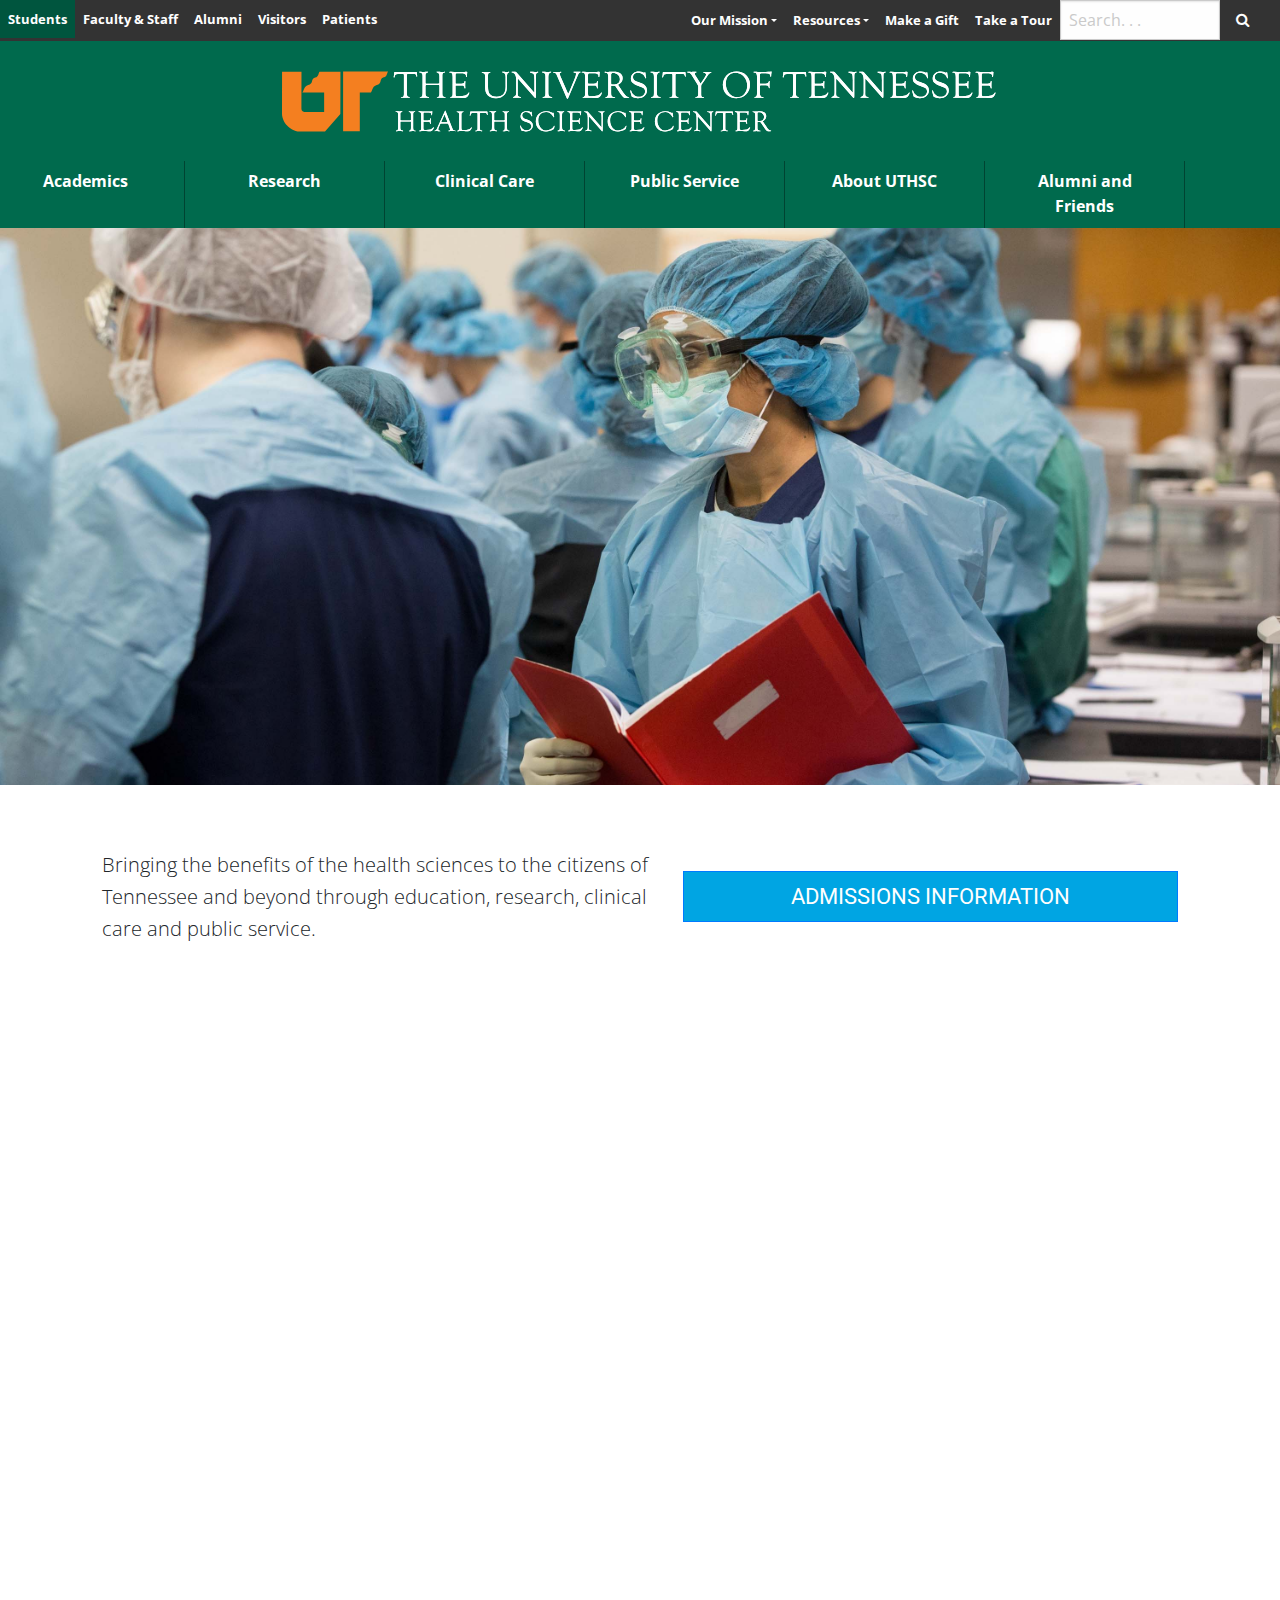
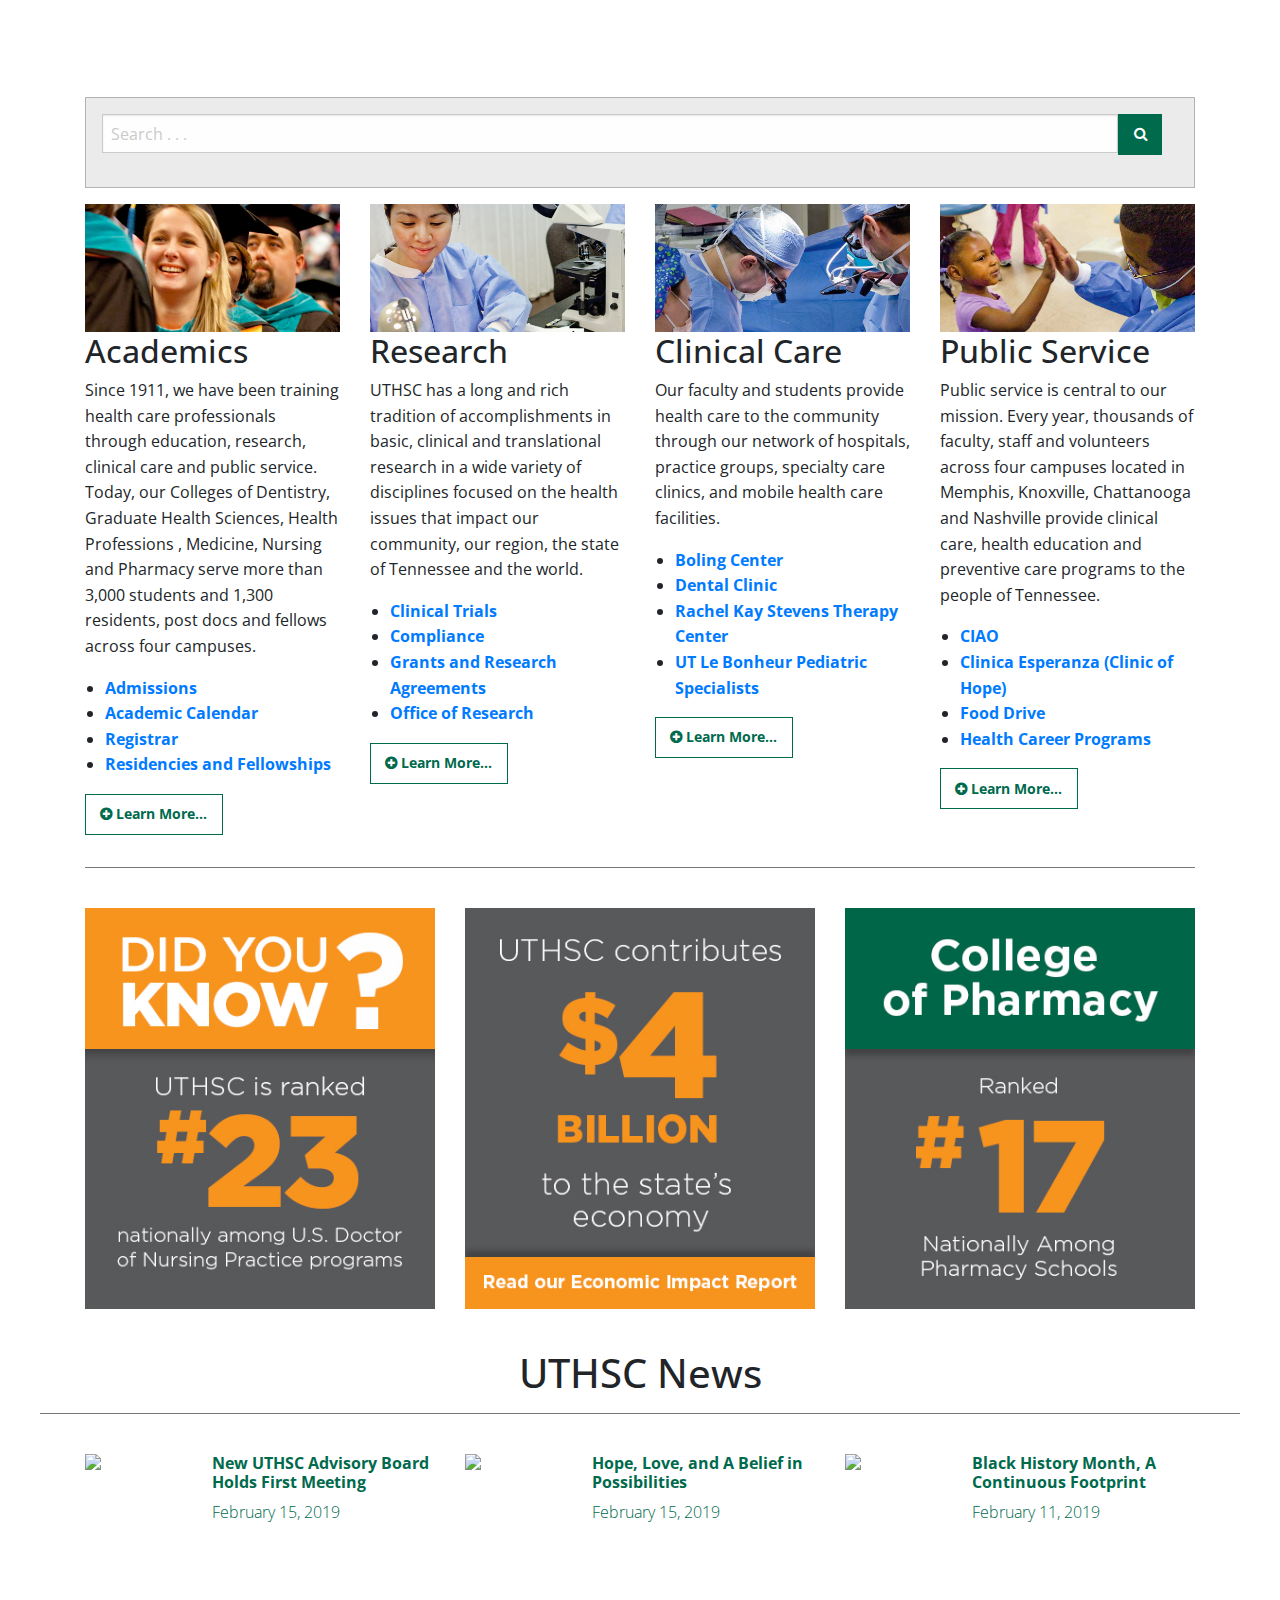
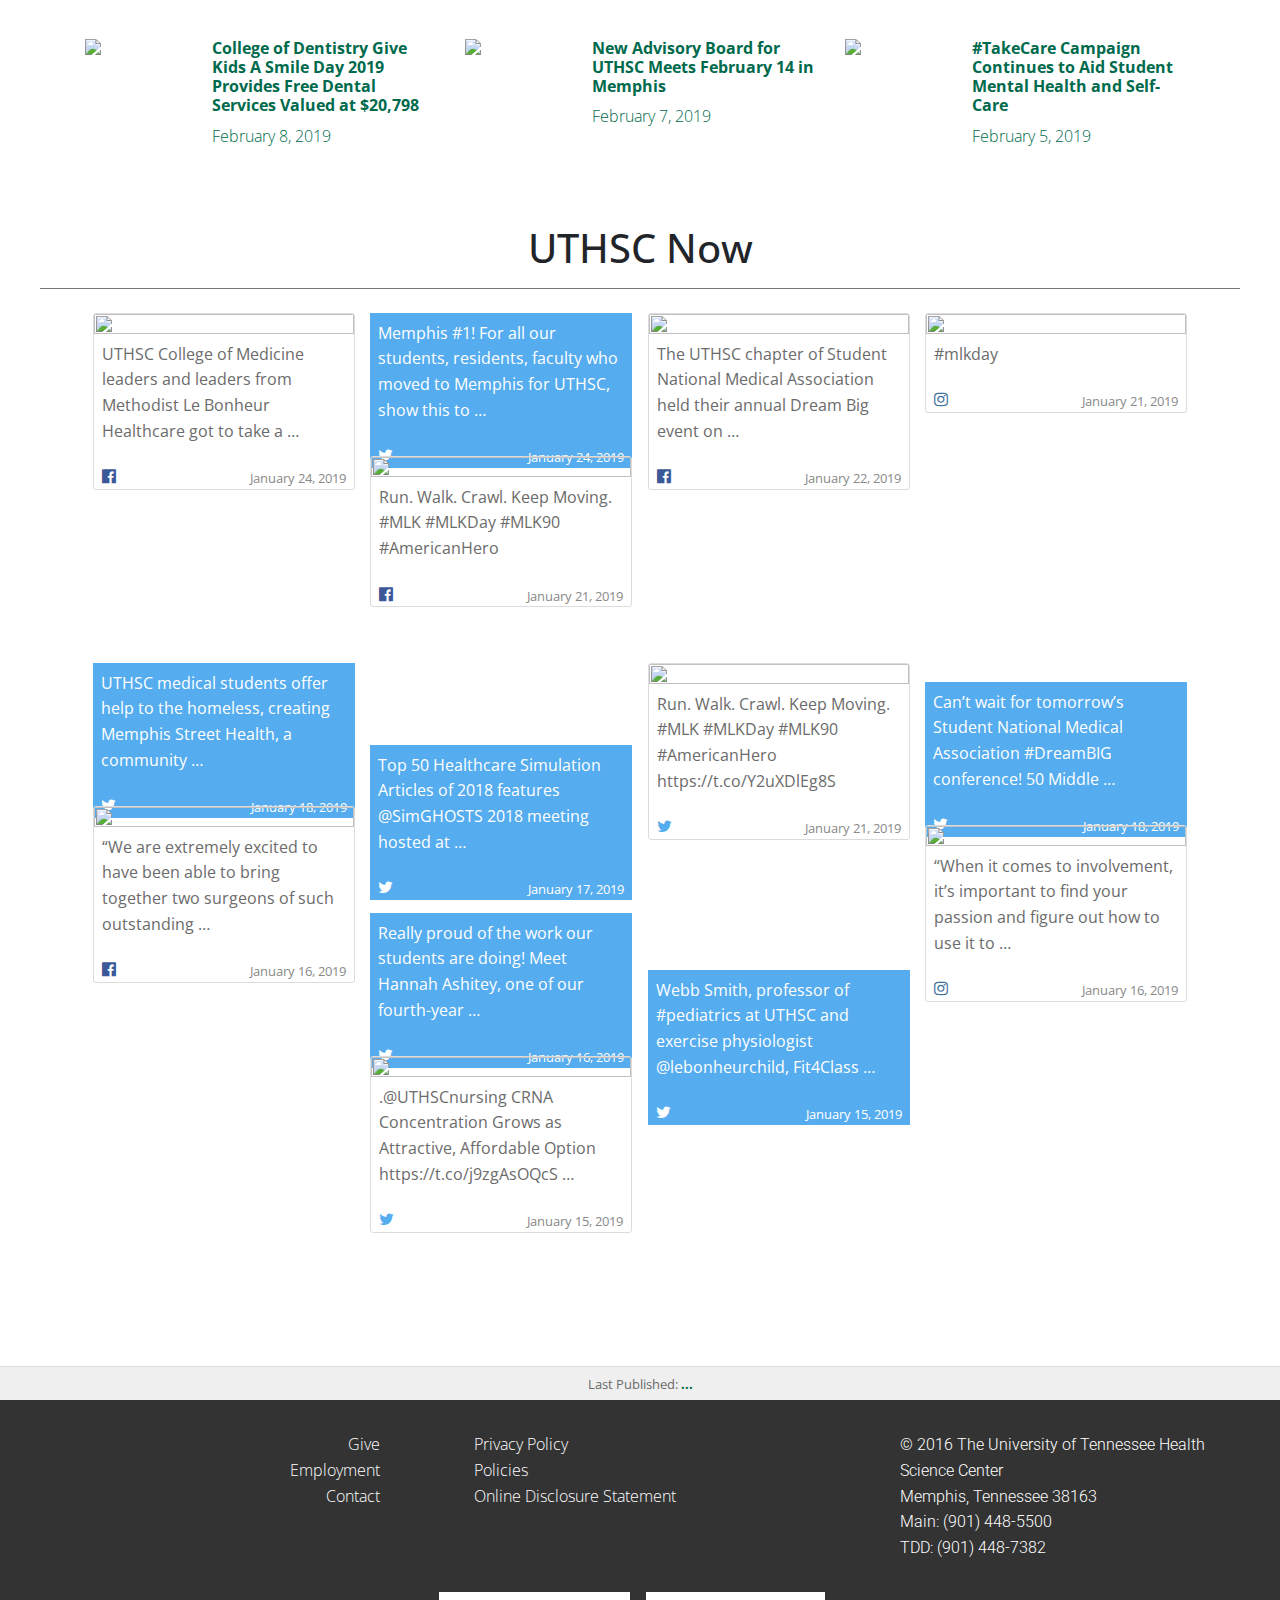
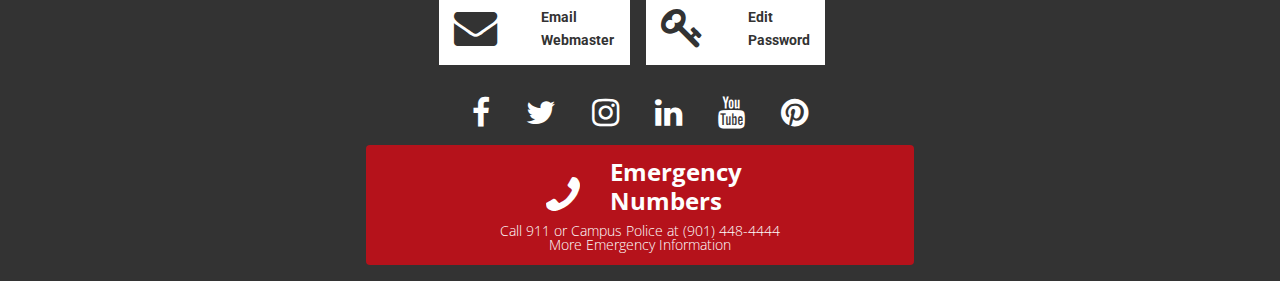
==== commit 1981eec2: "working navbar" ====
--- a/migration/index.html
+++ b/migration/index.html
@@ -124,7 +124,7 @@
             </div>
          </div>
        
-         <div class="uthsc-nav-stuck">
+         <!-- <div class="uthsc-nav-stuck">
             <nav id="uthsc-section-navigation" class="" style="border-top: 1px solid rgb(0,0,0);">
                <ul class="uthsc-navbar">
                   <li class="uthsc-navigation-column uthsc-navbar-spacing">
@@ -221,7 +221,133 @@
                   </li>
                </ul>
             </nav>
-         </div>
+         </div> -->
+
+         <div class="uthsc-nav-stuck ">
+            <nav id="uthsc-section-navigation">
+                <ul class="row uthsc-navbar">
+                    <li class="uthsc-navigation-column col-sm-2 columns">
+                        <a href="https://uthsc.edu/academics/index.php" data-equalizer-watch="heading-links">
+                            Academics
+                        </a>
+                        <ul data-equalizer-watch="nested-links">
+                            <li>
+                                <a href="https://uthsc.edu/dentistry/">Dentistry</a>
+                            </li>
+                            <li>
+                                <a href="https://uthsc.edu/grad/">Graduate Health Sciences</a>
+                            </li>
+                            <li>
+                                <a href="https://uthsc.edu/health-professions/">Health Professions</a>
+                            </li>
+                            <li>
+                                <a href="http://www.uthsc.edu/Medicine/index.php">Medicine</a>
+                            </li>
+                            <li>
+                                <a href="https://uthsc.edu/nursing/">Nursing</a>
+                            </li>
+                            <li>
+                                <a href="https://uthsc.edu/pharmacy/">Pharmacy</a>
+                            </li>
+                        </ul>
+                    </li>
+                    <li class="uthsc-navigation-column col-sm-2 columns">
+                        <a href="https://uthsc.edu/research/index.php" data-equalizer-watch="heading-links">
+                            Research
+                        </a>
+                        <ul data-equalizer-watch="nested-links">
+                            <li>
+                                <a href="https://uthsc.edu/research/about/leadership/index.php">Leadership</a>
+                            </li>
+                            <li>
+                                <a href="https://uthsc.edu/research/sponsored-programs/index.php">Sponsored Programs</a>
+                            </li>
+                            <li>
+                                <a href="https://uthsc.edu/research/compliance/index.php">Compliance</a>
+                            </li>
+                            <li>
+                                <a href="https://uthsc.edu/research/institutional-cores/index.php">Institutional Cores</a>
+                            </li>
+                            <li>
+                                <a href="https://uthsc.edu/research/offices-and-resources/index.php">Offices and Resources</a>
+                            </li>
+                        </ul>
+                    </li>
+                    <li class="uthsc-navigation-column col-sm-2 columns">
+                        <a href="https://uthsc.edu/clinical-care/index.php" data-equalizer-watch="heading-links">
+                            Clinical Care
+                        </a>
+                        <ul data-equalizer-watch="nested-links">
+                            <li>
+                                <a href="http://www.universityclinicalhealth.com/">University Clinical Health</a>
+                            </li>
+                            <li>
+                                <a href="https://uthsc.edu/univheal/">University Health Services</a>
+                            </li>
+                            <li>
+                                <a href="http://www.lebonheur.org/ulps/">UT Le Bonheur Pediatric Specialists</a>
+                            </li>
+                            <li>
+                                <a href="http://www.methodisthealth.org/utmp/">UT Methodist Physicians</a>
+                            </li>
+                            <li>
+                                <a href="http://www.regionalonehealth.org/utrop/">UT Regional One Physicians</a>
+                            </li>
+                        </ul>
+                    </li>
+                    <li class="uthsc-navigation-column col-sm-2 columns">
+                        <a href="https://uthsc.edu/public-service/index.php" data-equalizer-watch="heading-links">
+                            Public Service
+                        </a>
+                        <ul data-equalizer-watch="nested-links"></ul>
+                    </li>
+                    <li class="uthsc-navigation-column col-sm-2 columns">
+                        <a href="https://uthsc.edu/about/index.php" data-equalizer-watch="heading-links">
+                            About UTHSC
+                        </a>
+                        <ul data-equalizer-watch="nested-links">
+                            <li>
+                                <a href="https://uthsc.edu/chancellor/index.php">About the Chancellor</a>
+                            </li>
+                            <li>
+                                <a href="https://uthsc.edu/about/mission.php">Mission Statement</a>
+                            </li>
+                            <li>
+                                <a href="https://uthsc.edu/administration/index.php">Administration</a>
+                            </li>
+                            <li>
+                                <a href="https://uthsc.edu/about/campuses.php">Campuses</a>
+                            </li>
+                            <li>
+                                <a href="https://uthsc.edu/about/locations.php">Clinical and Educational Sites</a>
+                            </li>
+                            <li>
+                                <a href="https://uthsc.edu/map/index.php">Campus Map</a>
+                            </li>
+                        </ul>
+                    </li>
+                    <li class="uthsc-navigation-column col-sm-2 columns">
+                        <a href="https://uthsc.edu/alumni/" data-equalizer-watch="heading-links">
+                            Alumni and Friends
+                        </a>
+                        <ul data-equalizer-watch="nested-links">
+                            <li>
+                                <a href="http://www.uthscalumni.com/s/1341/uthsc/index.aspx?sid=1341&amp;gid=4&amp;pgid=351">About</a>
+                            </li>
+                            <li>
+                                <a href="http://www.uthscalumni.com/s/1341/uthsc/index.aspx?sid=1341&amp;gid=4&amp;pgid=507">Giving</a>
+                            </li>
+                            <li>
+                                <a href="http://www.uthscalumni.com/s/1341/uthsc/index.aspx?sid=1341&amp;gid=4&amp;pgid=523">Events</a>
+                            </li>
+                            <li>
+                                <a href="http://www.uthscalumni.com/s/1341/uthsc/index.aspx?sid=1341&amp;gid=4&amp;pgid=575">Contact</a>
+                            </li>
+                        </ul>
+                    </li>
+                </ul>
+            </nav>
+        </div>
       </header>
 
       <!-- Student picture -->
@@ -1026,6 +1152,8 @@
             </div>
          </div>
       </footer>
+
+      
       <script src="./js/jquery-3.3.1.min.js"></script>
       <script src="./js/bootstrap.bundle.min.js"></script>
       <script src="./js/bootstrap.min.js"></script>
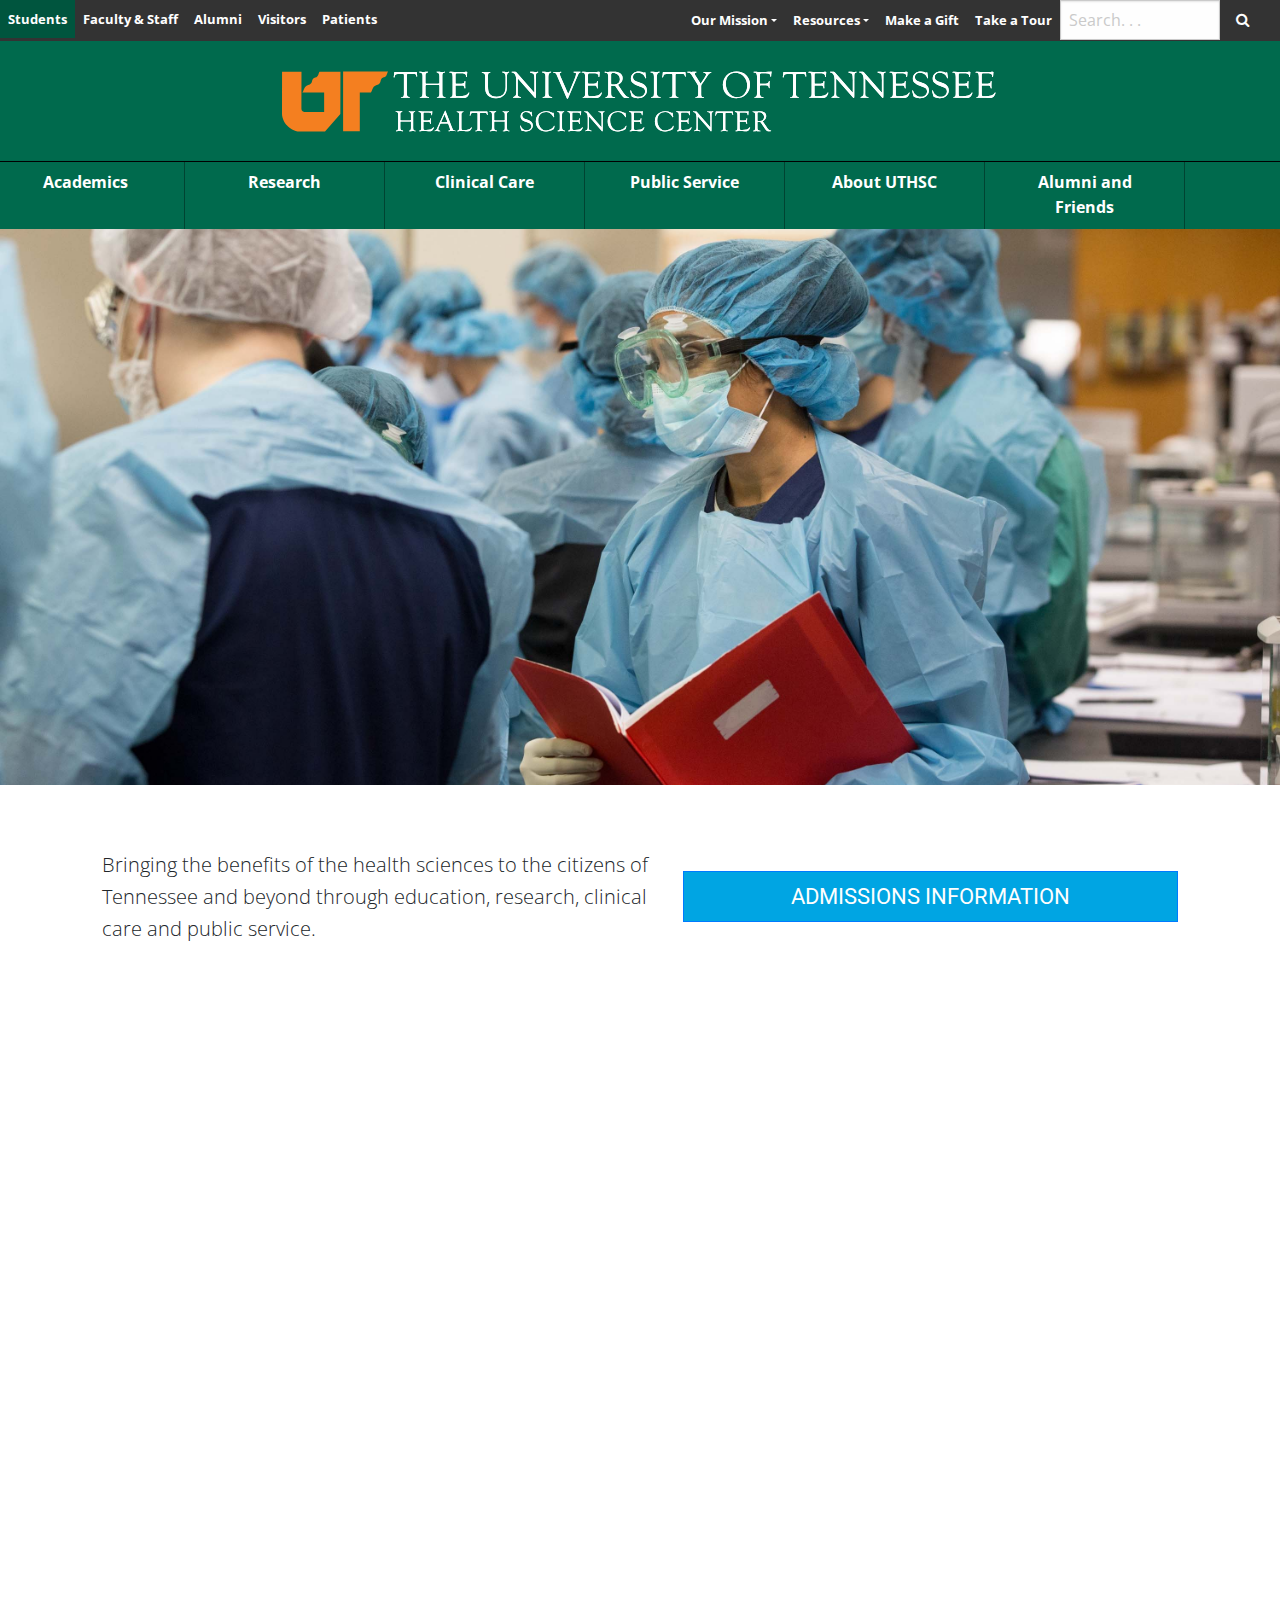
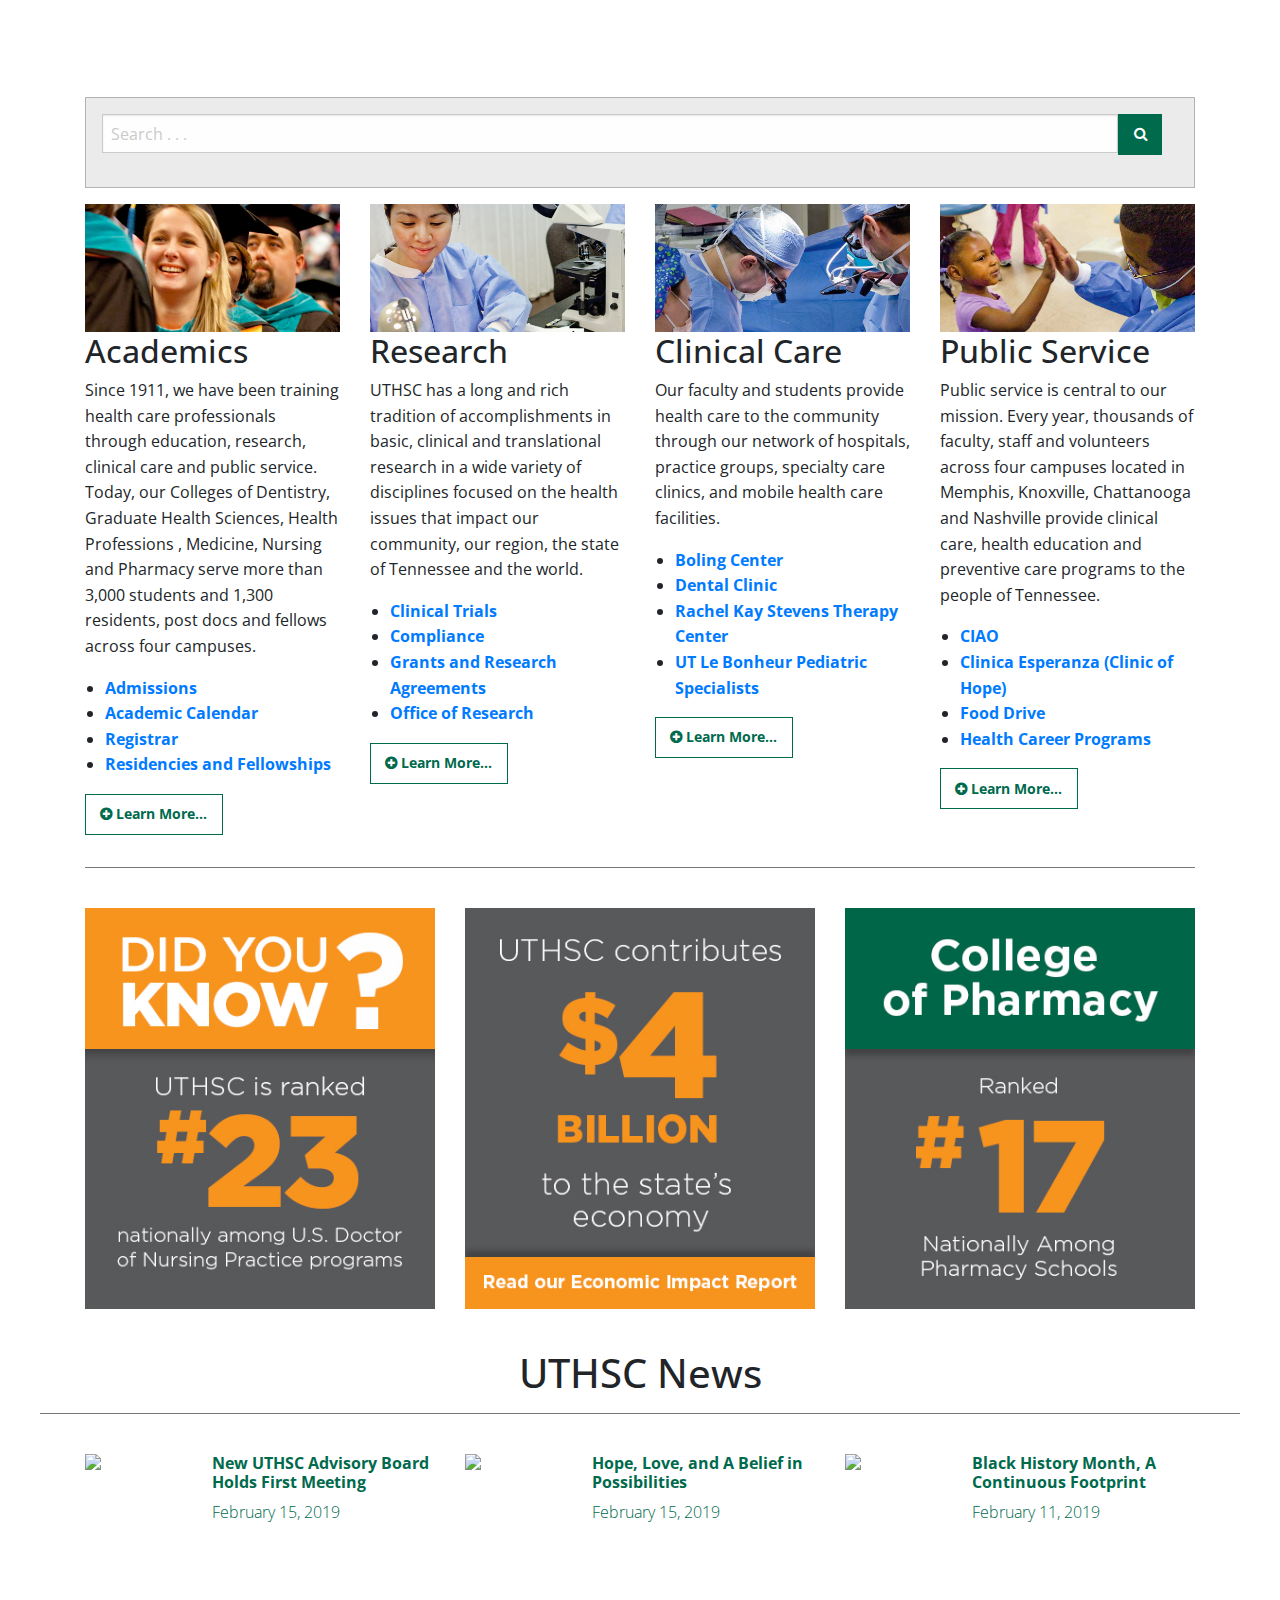
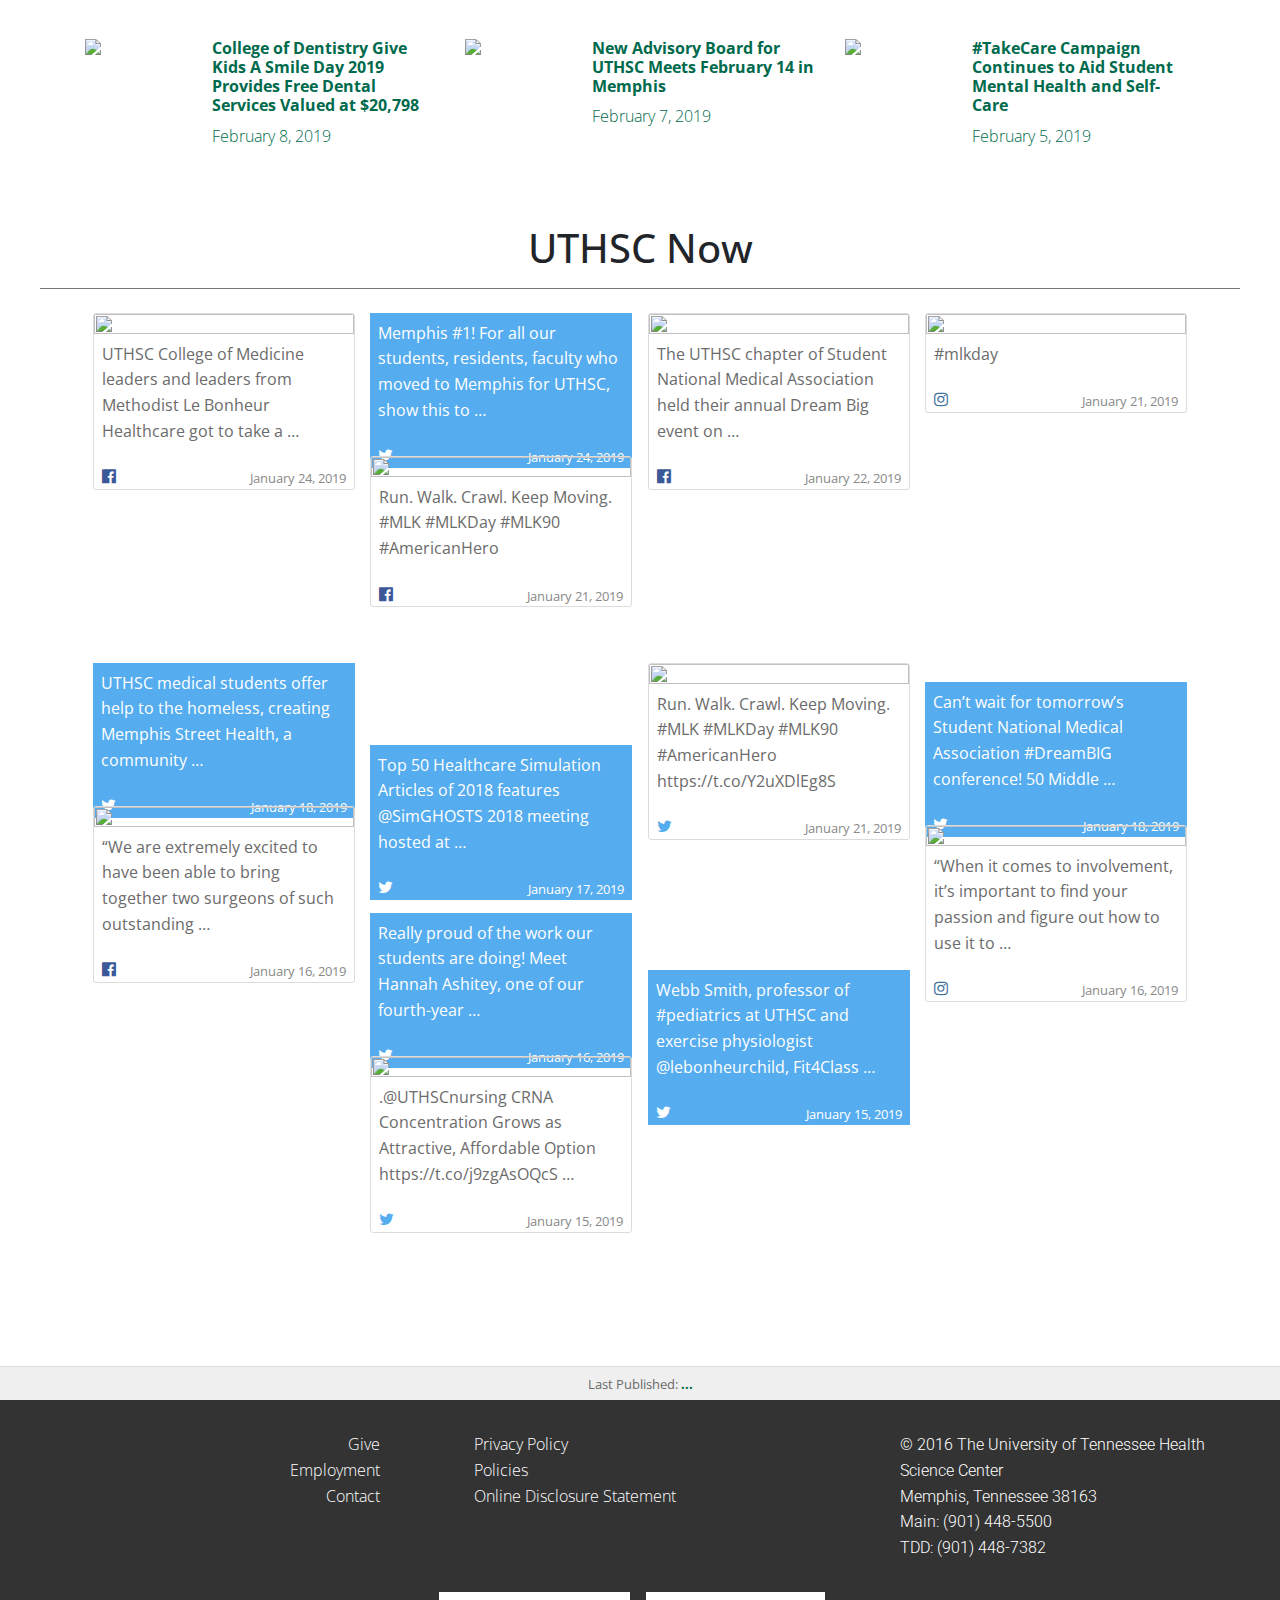
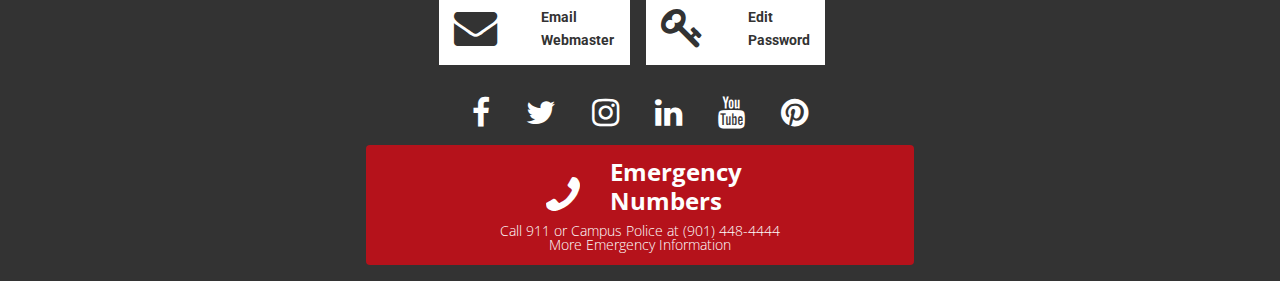
==== commit d2a3e667: "js file done" ====
--- a/migration/index.html
+++ b/migration/index.html
@@ -223,8 +223,8 @@
             </nav>
          </div> -->
 
-         <div class="uthsc-nav-stuck ">
-            <nav id="uthsc-section-navigation">
+         <div class="uthsc-nav-stuck">
+            <nav id="uthsc-section-navigation" style="border-top: 1px solid rgb(0,0,0);">
                 <ul class="row uthsc-navbar">
                     <li class="uthsc-navigation-column col-sm-2 columns">
                         <a href="https://uthsc.edu/academics/index.php" data-equalizer-watch="heading-links">
--- a/migration/css/custom.css
+++ b/migration/css/custom.css
@@ -100,8 +100,8 @@
 }
 
 .uthsc-navbar {
-  display: flex;
-  justify-content: center;
+  display: flex !important;
+  justify-content: center !important;
 }
 
 .uthsc-navbar-spacing {
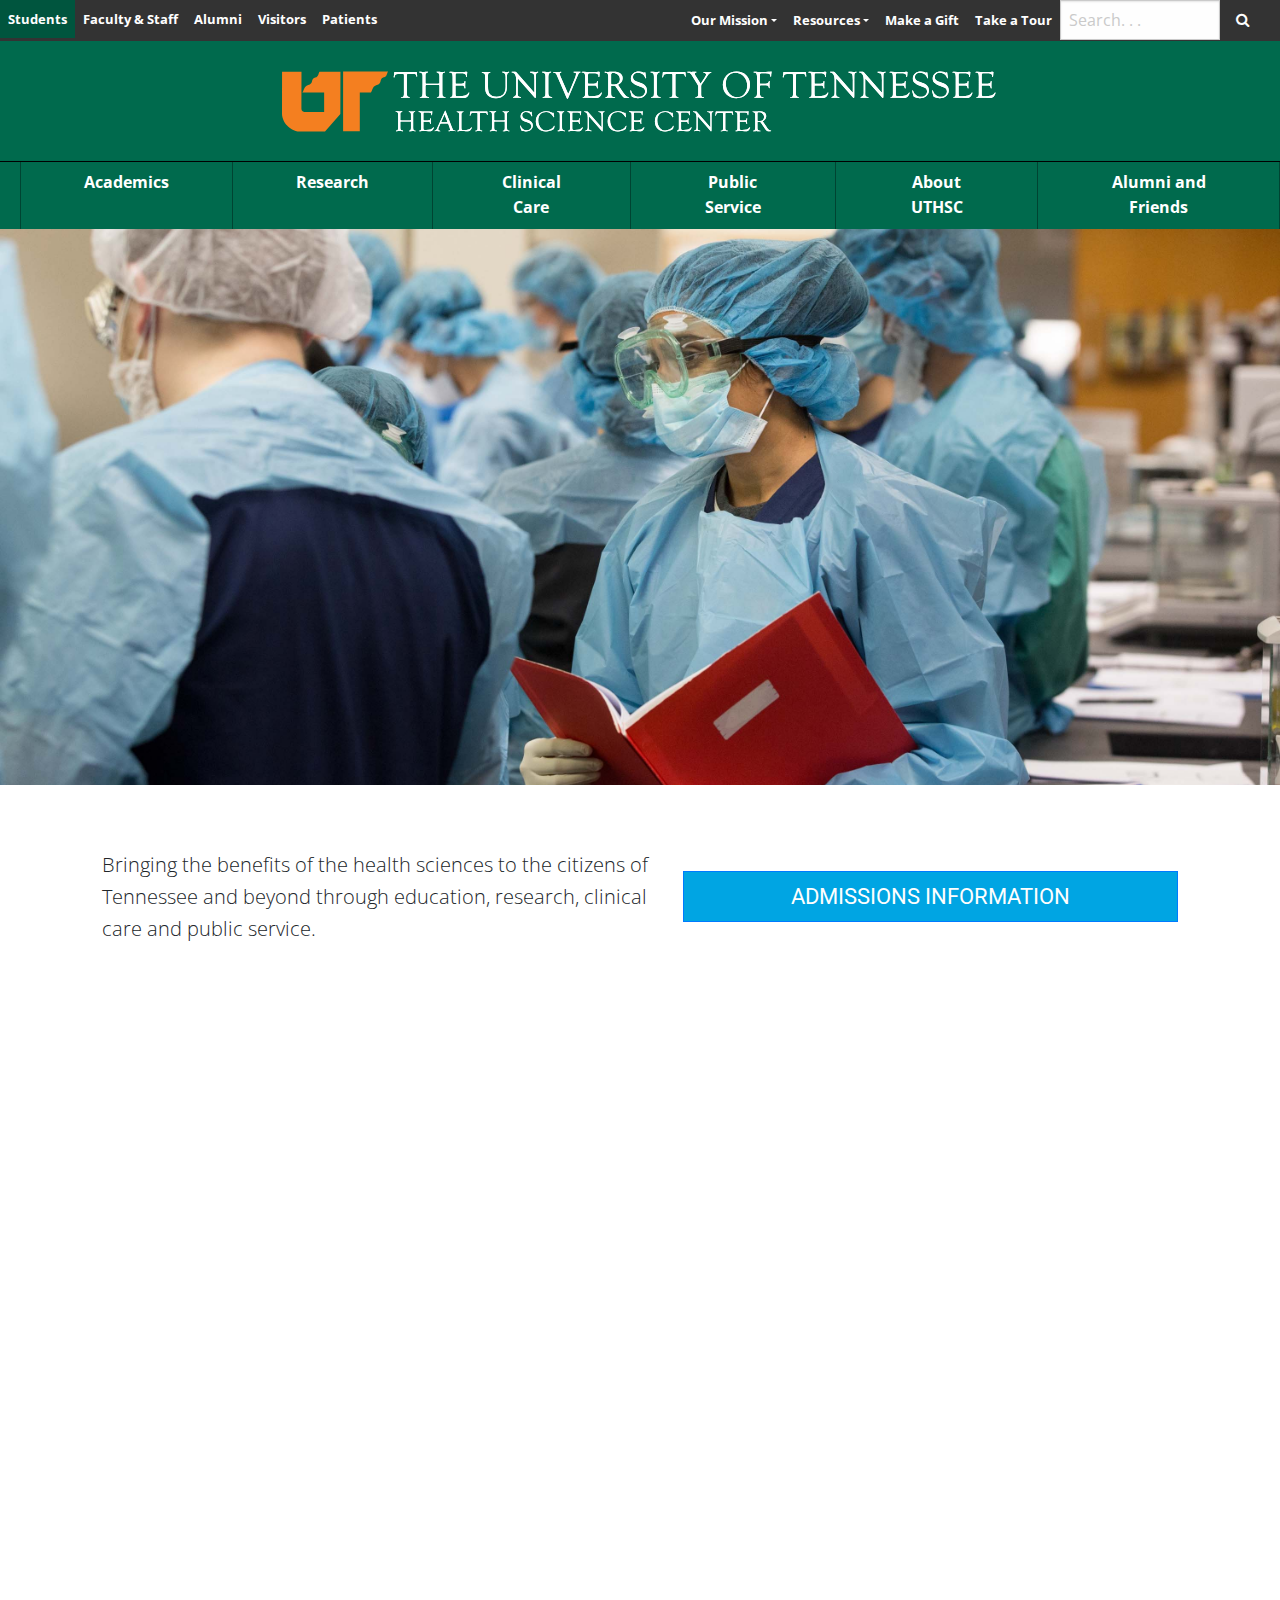
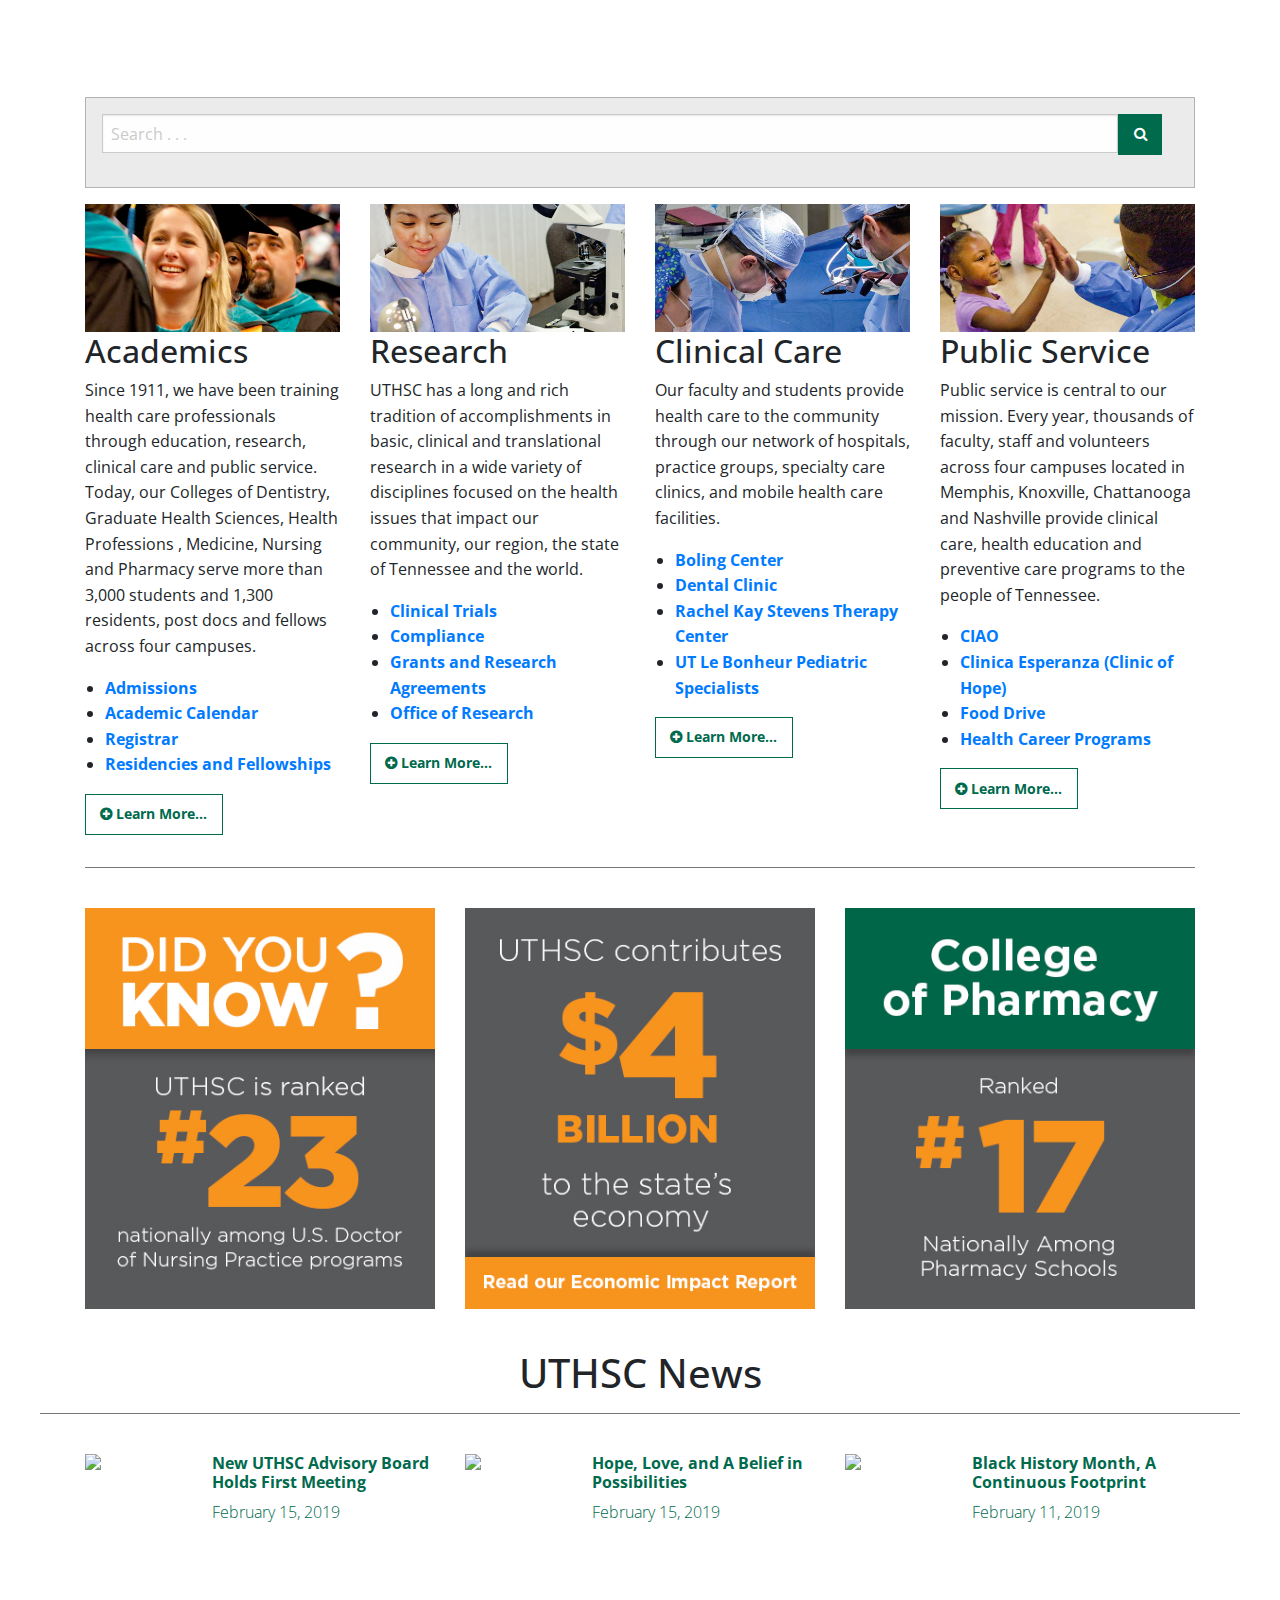
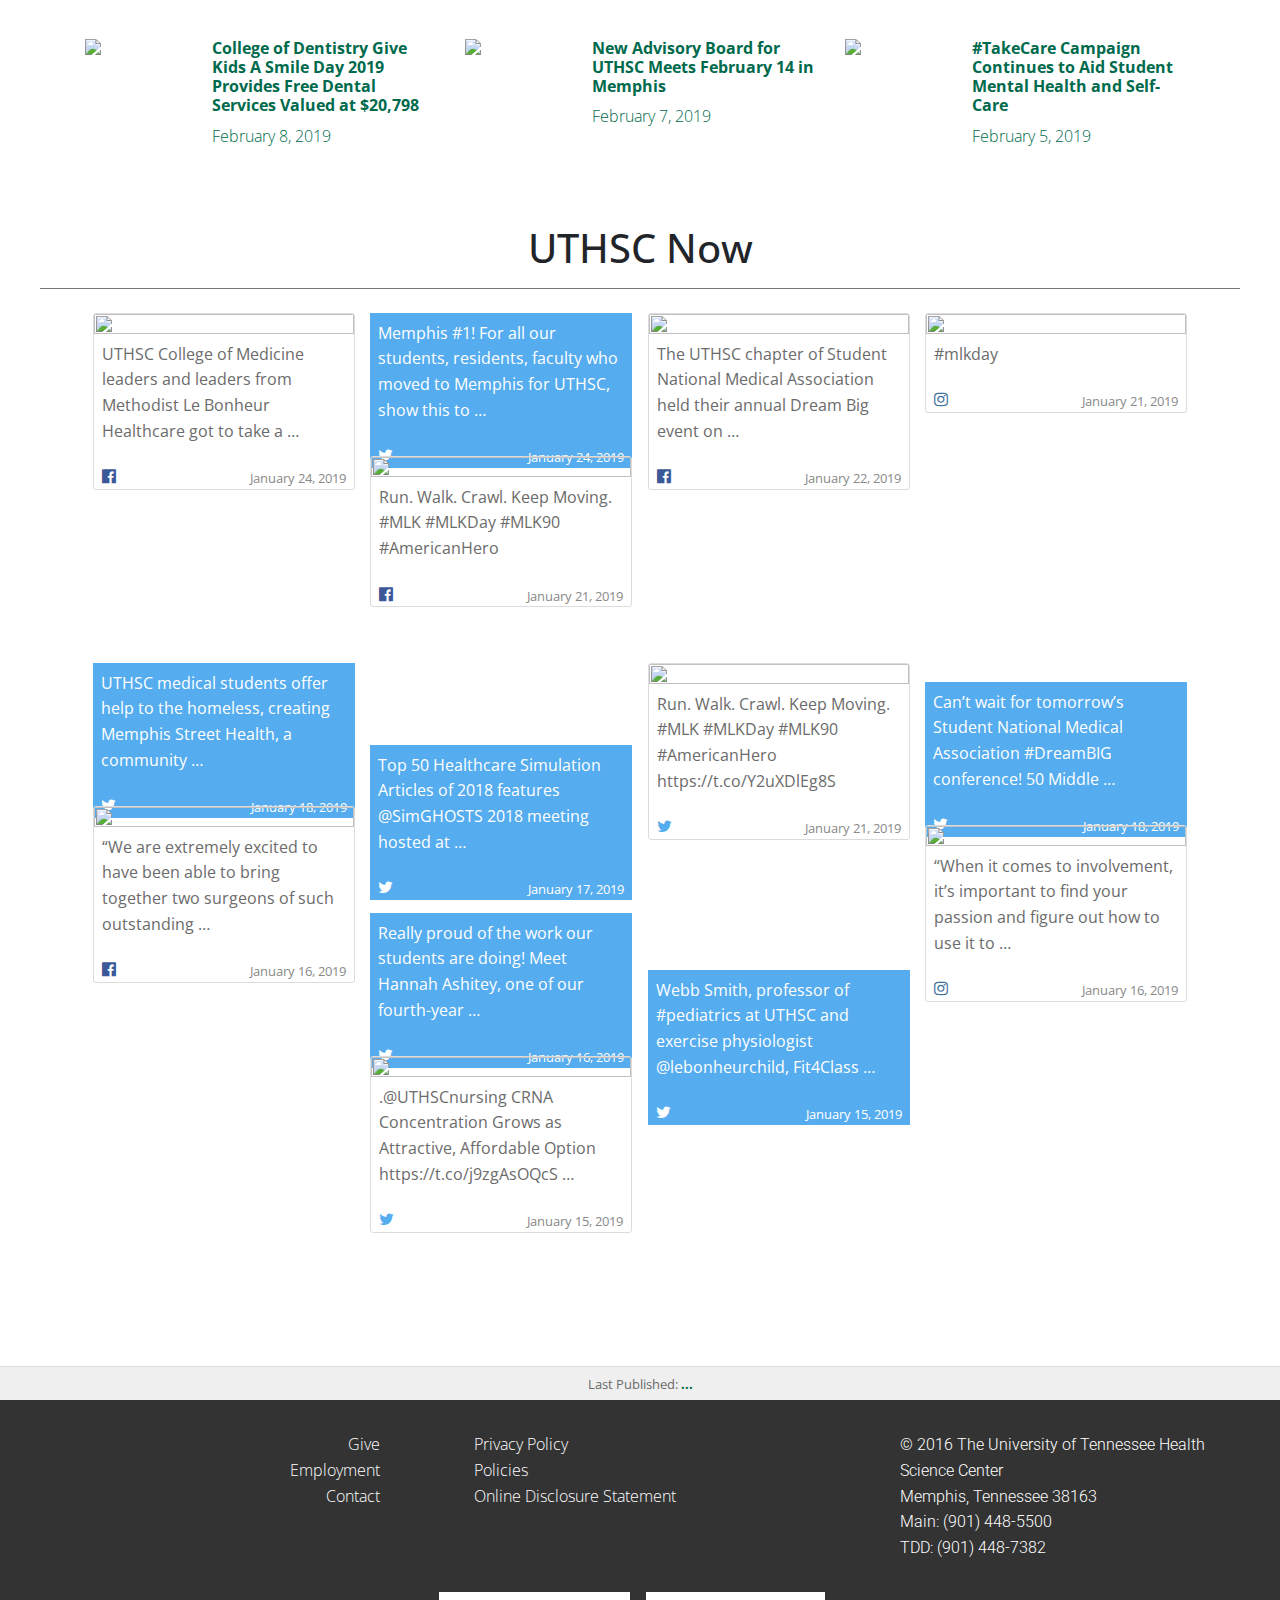
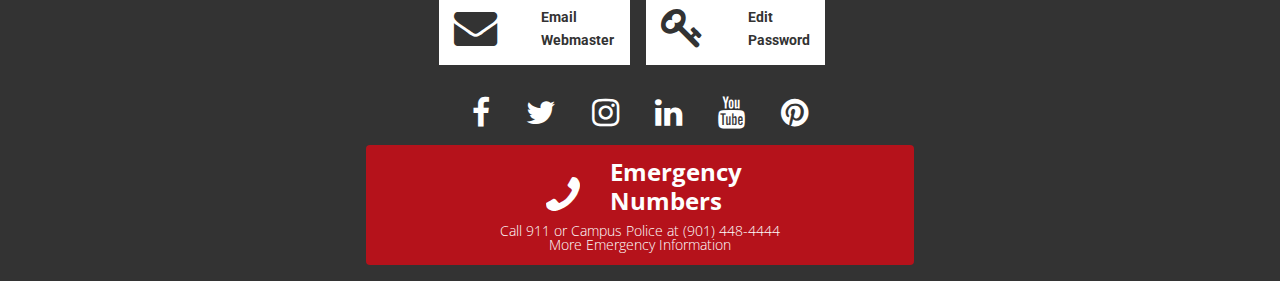
==== commit a06d6d5a: "fixed navbar" ====
--- a/migration/index.html
+++ b/migration/index.html
@@ -225,123 +225,123 @@
 
          <div class="uthsc-nav-stuck">
             <nav id="uthsc-section-navigation" style="border-top: 1px solid rgb(0,0,0);">
-                <ul class="row uthsc-navbar">
-                    <li class="uthsc-navigation-column col-sm-2 columns">
-                        <a href="https://uthsc.edu/academics/index.php" data-equalizer-watch="heading-links">
+                <ul class="uthsc-navbar">
+                    <li class="uthsc-navigation-column uthsc-navbar-spacing">
+                        <a href="#" data-equalizer-watch="heading-links">
                             Academics
                         </a>
                         <ul data-equalizer-watch="nested-links">
                             <li>
-                                <a href="https://uthsc.edu/dentistry/">Dentistry</a>
-                            </li>
-                            <li>
-                                <a href="https://uthsc.edu/grad/">Graduate Health Sciences</a>
-                            </li>
-                            <li>
-                                <a href="https://uthsc.edu/health-professions/">Health Professions</a>
-                            </li>
-                            <li>
-                                <a href="http://www.uthsc.edu/Medicine/index.php">Medicine</a>
-                            </li>
-                            <li>
-                                <a href="https://uthsc.edu/nursing/">Nursing</a>
-                            </li>
-                            <li>
-                                <a href="https://uthsc.edu/pharmacy/">Pharmacy</a>
+                                <a href="#">Dentistry</a>
+                            </li>
+                            <li>
+                                <a href="#">Graduate Health Sciences</a>
+                            </li>
+                            <li>
+                                <a href="#">Health Professions</a>
+                            </li>
+                            <li>
+                                <a href="#">Medicine</a>
+                            </li>
+                            <li>
+                                <a href="#">Nursing</a>
+                            </li>
+                            <li>
+                                <a href="#">Pharmacy</a>
                             </li>
                         </ul>
                     </li>
-                    <li class="uthsc-navigation-column col-sm-2 columns">
-                        <a href="https://uthsc.edu/research/index.php" data-equalizer-watch="heading-links">
+                    <li class="uthsc-navigation-column uthsc-navbar-spacing">
+                        <a href="#" data-equalizer-watch="heading-links">
                             Research
                         </a>
                         <ul data-equalizer-watch="nested-links">
                             <li>
-                                <a href="https://uthsc.edu/research/about/leadership/index.php">Leadership</a>
-                            </li>
-                            <li>
-                                <a href="https://uthsc.edu/research/sponsored-programs/index.php">Sponsored Programs</a>
-                            </li>
-                            <li>
-                                <a href="https://uthsc.edu/research/compliance/index.php">Compliance</a>
-                            </li>
-                            <li>
-                                <a href="https://uthsc.edu/research/institutional-cores/index.php">Institutional Cores</a>
-                            </li>
-                            <li>
-                                <a href="https://uthsc.edu/research/offices-and-resources/index.php">Offices and Resources</a>
+                                <a href="#">Leadership</a>
+                            </li>
+                            <li>
+                                <a href="#">Sponsored Programs</a>
+                            </li>
+                            <li>
+                                <a href="#">Compliance</a>
+                            </li>
+                            <li>
+                                <a href="#">Institutional Cores</a>
+                            </li>
+                            <li>
+                                <a href="#">Offices and Resources</a>
                             </li>
                         </ul>
                     </li>
-                    <li class="uthsc-navigation-column col-sm-2 columns">
-                        <a href="https://uthsc.edu/clinical-care/index.php" data-equalizer-watch="heading-links">
+                    <li class="uthsc-navigation-column uthsc-navbar-spacing">
+                        <a href="#" data-equalizer-watch="heading-links">
                             Clinical Care
                         </a>
                         <ul data-equalizer-watch="nested-links">
                             <li>
-                                <a href="http://www.universityclinicalhealth.com/">University Clinical Health</a>
-                            </li>
-                            <li>
-                                <a href="https://uthsc.edu/univheal/">University Health Services</a>
-                            </li>
-                            <li>
-                                <a href="http://www.lebonheur.org/ulps/">UT Le Bonheur Pediatric Specialists</a>
-                            </li>
-                            <li>
-                                <a href="http://www.methodisthealth.org/utmp/">UT Methodist Physicians</a>
-                            </li>
-                            <li>
-                                <a href="http://www.regionalonehealth.org/utrop/">UT Regional One Physicians</a>
+                                <a href="#">University Clinical Health</a>
+                            </li>
+                            <li>
+                                <a href="#">University Health Services</a>
+                            </li>
+                            <li>
+                                <a href="#">UT Le Bonheur Pediatric Specialists</a>
+                            </li>
+                            <li>
+                                <a href="#">UT Methodist Physicians</a>
+                            </li>
+                            <li>
+                                <a href="#">UT Regional One Physicians</a>
                             </li>
                         </ul>
                     </li>
-                    <li class="uthsc-navigation-column col-sm-2 columns">
-                        <a href="https://uthsc.edu/public-service/index.php" data-equalizer-watch="heading-links">
+                    <li class="uthsc-navigation-column uthsc-navbar-spacing">
+                        <a href="#" data-equalizer-watch="heading-links">
                             Public Service
                         </a>
                         <ul data-equalizer-watch="nested-links"></ul>
                     </li>
-                    <li class="uthsc-navigation-column col-sm-2 columns">
-                        <a href="https://uthsc.edu/about/index.php" data-equalizer-watch="heading-links">
+                    <li class="uthsc-navigation-column uthsc-navbar-spacing">
+                        <a href="#" data-equalizer-watch="heading-links">
                             About UTHSC
                         </a>
                         <ul data-equalizer-watch="nested-links">
                             <li>
-                                <a href="https://uthsc.edu/chancellor/index.php">About the Chancellor</a>
-                            </li>
-                            <li>
-                                <a href="https://uthsc.edu/about/mission.php">Mission Statement</a>
-                            </li>
-                            <li>
-                                <a href="https://uthsc.edu/administration/index.php">Administration</a>
-                            </li>
-                            <li>
-                                <a href="https://uthsc.edu/about/campuses.php">Campuses</a>
-                            </li>
-                            <li>
-                                <a href="https://uthsc.edu/about/locations.php">Clinical and Educational Sites</a>
-                            </li>
-                            <li>
-                                <a href="https://uthsc.edu/map/index.php">Campus Map</a>
+                                <a href="#">About the Chancellor</a>
+                            </li>
+                            <li>
+                                <a href="#">Mission Statement</a>
+                            </li>
+                            <li>
+                                <a href="#">Administration</a>
+                            </li>
+                            <li>
+                                <a href="#">Campuses</a>
+                            </li>
+                            <li>
+                                <a href="#">Clinical and Educational Sites</a>
+                            </li>
+                            <li>
+                                <a href="#">Campus Map</a>
                             </li>
                         </ul>
                     </li>
-                    <li class="uthsc-navigation-column col-sm-2 columns">
-                        <a href="https://uthsc.edu/alumni/" data-equalizer-watch="heading-links">
+                    <li class="uthsc-navigation-column uthsc-navbar-spacing">
+                        <a href="#" data-equalizer-watch="heading-links">
                             Alumni and Friends
                         </a>
                         <ul data-equalizer-watch="nested-links">
                             <li>
-                                <a href="http://www.uthscalumni.com/s/1341/uthsc/index.aspx?sid=1341&amp;gid=4&amp;pgid=351">About</a>
-                            </li>
-                            <li>
-                                <a href="http://www.uthscalumni.com/s/1341/uthsc/index.aspx?sid=1341&amp;gid=4&amp;pgid=507">Giving</a>
-                            </li>
-                            <li>
-                                <a href="http://www.uthscalumni.com/s/1341/uthsc/index.aspx?sid=1341&amp;gid=4&amp;pgid=523">Events</a>
-                            </li>
-                            <li>
-                                <a href="http://www.uthscalumni.com/s/1341/uthsc/index.aspx?sid=1341&amp;gid=4&amp;pgid=575">Contact</a>
+                                <a href="#">About</a>
+                            </li>
+                            <li>
+                                <a href="#">Giving</a>
+                            </li>
+                            <li>
+                                <a href="#">Events</a>
+                            </li>
+                            <li>
+                                <a href="#">Contact</a>
                             </li>
                         </ul>
                     </li>
--- a/migration/css/custom.css
+++ b/migration/css/custom.css
@@ -105,8 +105,8 @@
 }
 
 .uthsc-navbar-spacing {
-  padding-left: 40px;
-  padding-right: 40px;
+  padding-left: 55px;
+  padding-right: 55px;
 }
 
 .sticky {
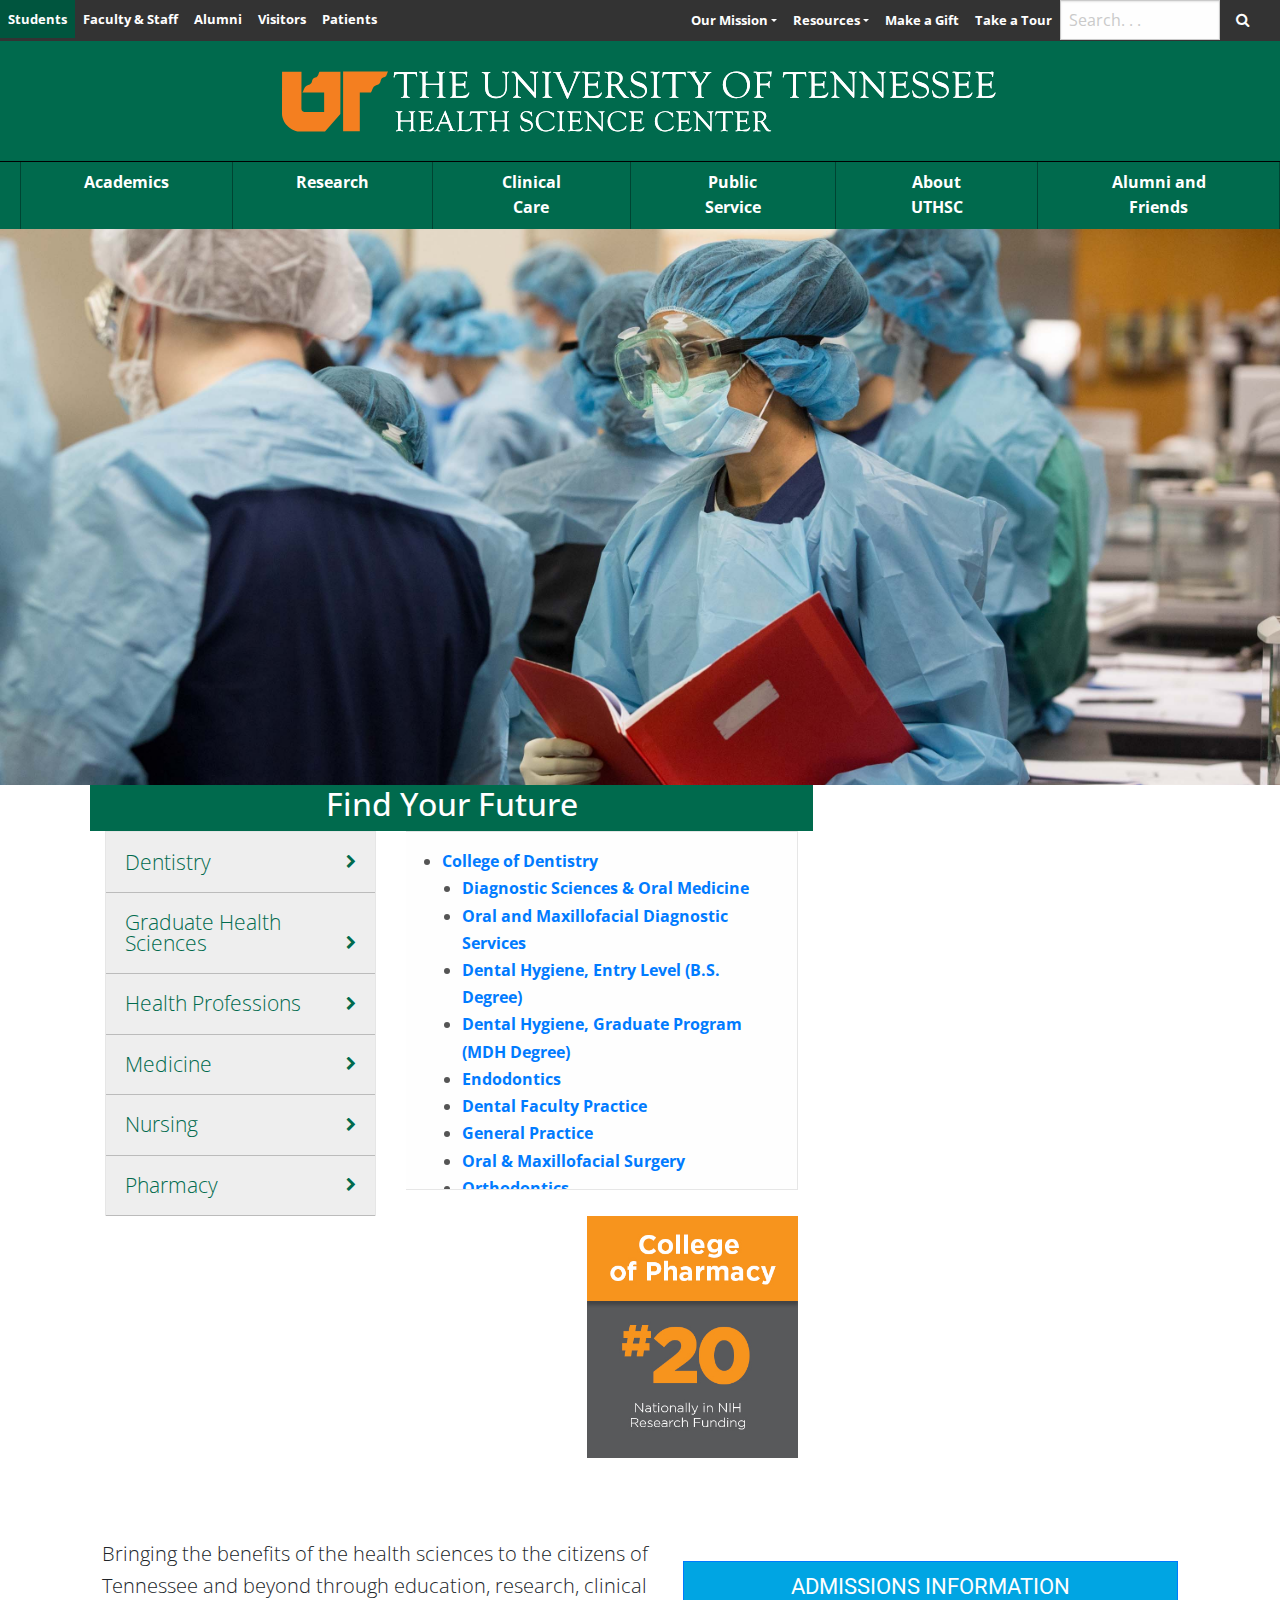
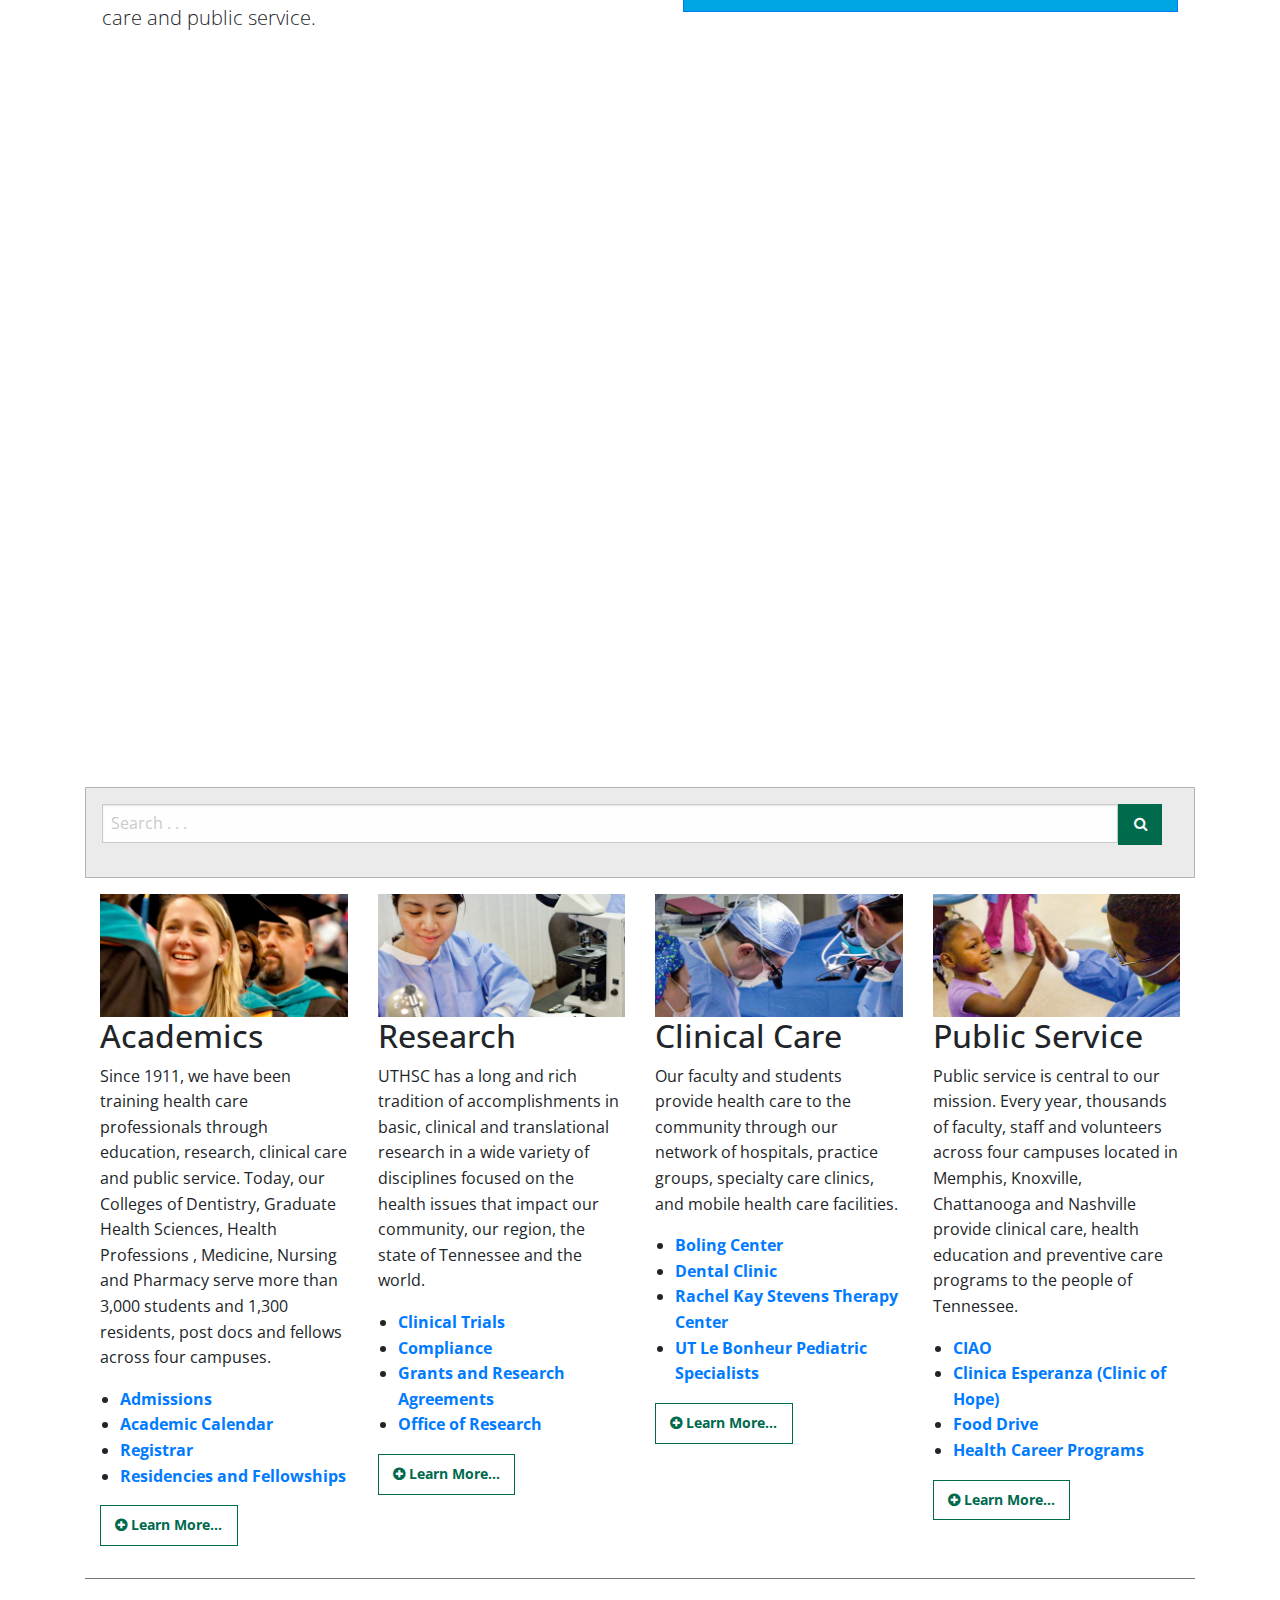
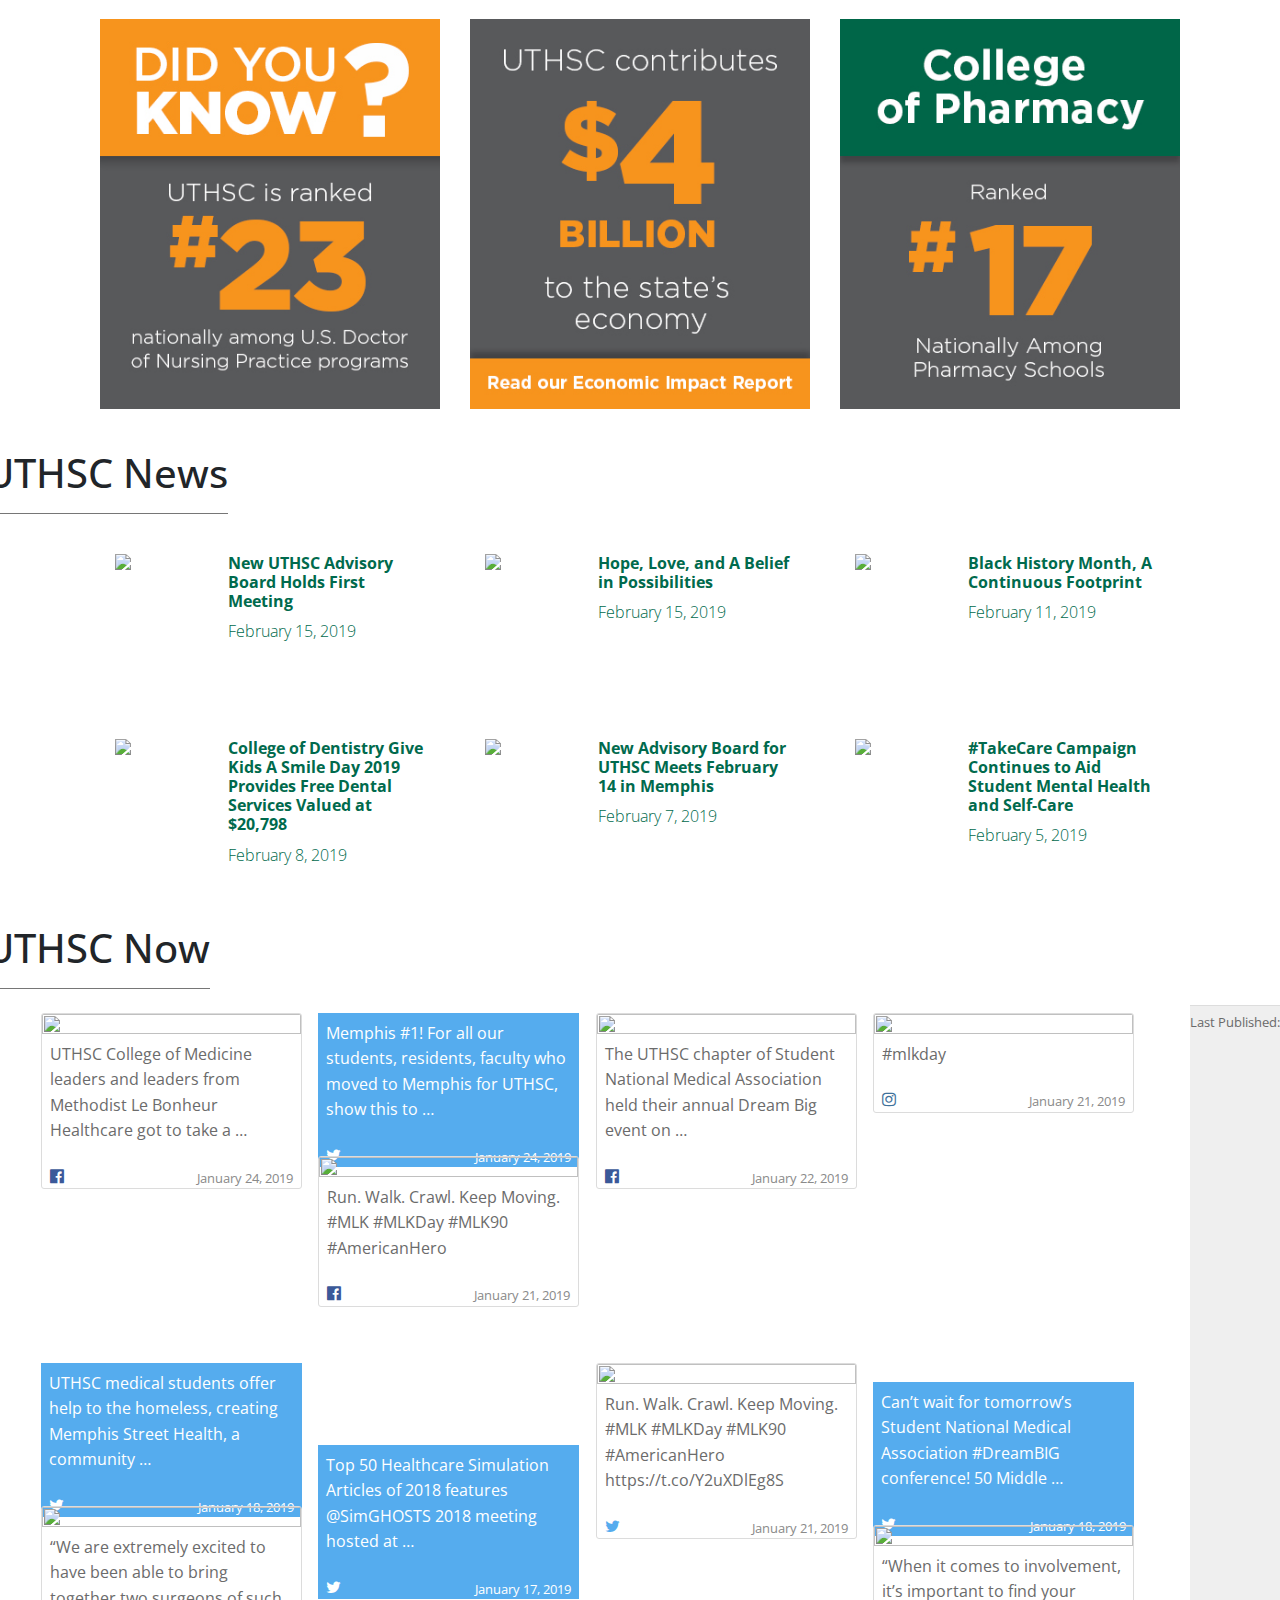
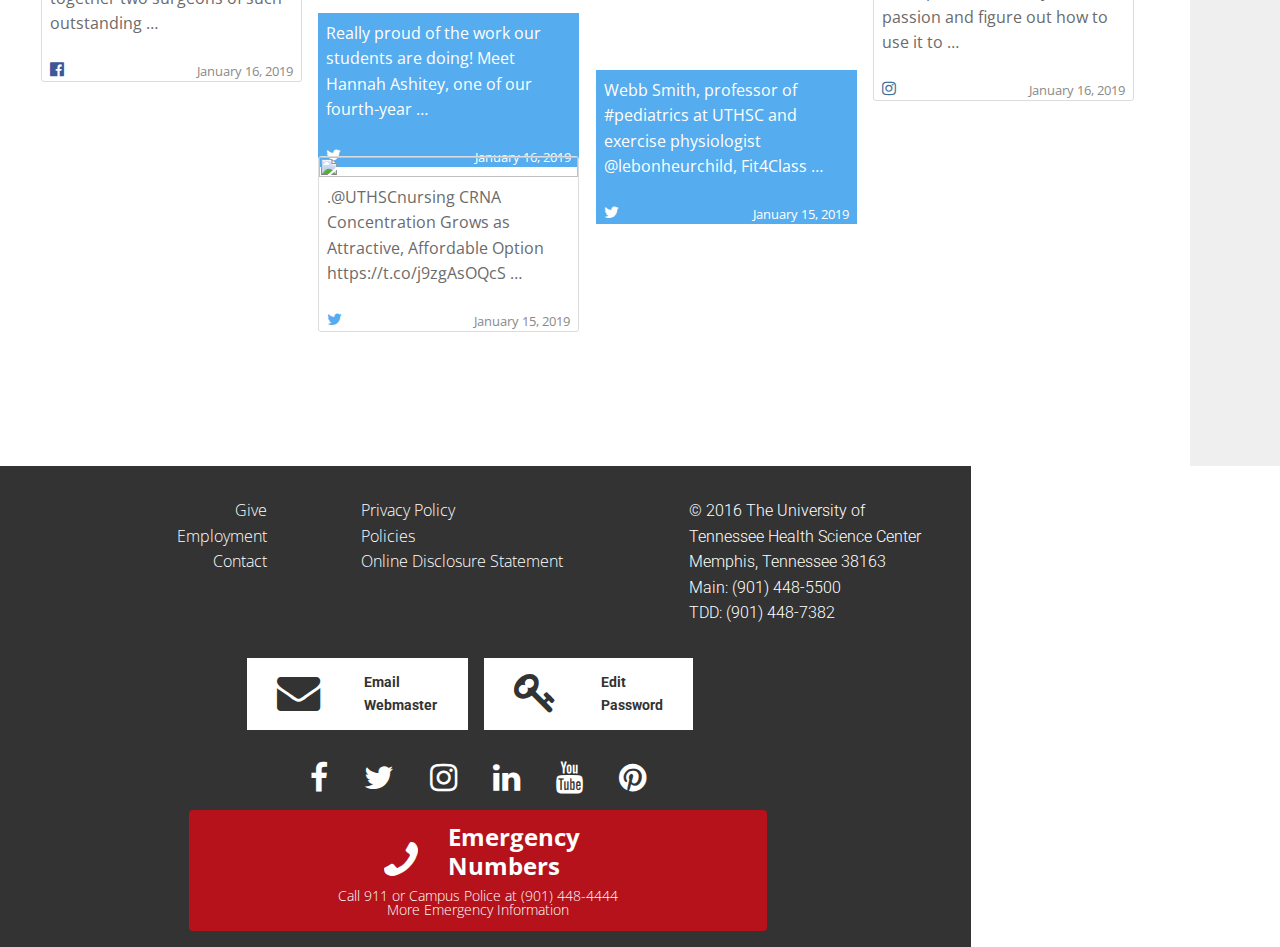
==== commit 5bdcb1ee: "find your future" ====
--- a/migration/index.html
+++ b/migration/index.html
@@ -123,235 +123,189 @@
                <img src="./images/uthsc-logo-white-text.svg" />
             </div>
          </div>
-       
-         <!-- <div class="uthsc-nav-stuck">
-            <nav id="uthsc-section-navigation" class="" style="border-top: 1px solid rgb(0,0,0);">
+         <div class="uthsc-nav-stuck">
+            <nav id="uthsc-section-navigation" style="border-top: 1px solid rgb(0,0,0);">
                <ul class="uthsc-navbar">
                   <li class="uthsc-navigation-column uthsc-navbar-spacing">
-                     <a href="#"                  
-                        class="nav-link dropdown-toggle"
-                        id="navbarDropdown"
-                        role="button"
-                        data-toggle="dropdown">
+                     <a href="#">
                      Academics
                      </a>
-                     <div class="dropdown-menu" >
-                        <a class="dropdown-item" href="#">Dentistry</a>
-                        <a class="dropdown-item" href="#">Graduate Health Sciences</a>
-                        <a class="dropdown-item" href="#">Health Professions</a>
-                        <a class="dropdown-item" href="#">Medicine</a>
-                        <a class="dropdown-item" href="#">Nursing</a>
-                        <a class="dropdown-item" href="#">Pharmacy</a>
-                     </div>
+                     <ul>
+                        <li>
+                           <a href="#">Dentistry</a>
+                        </li>
+                        <li>
+                           <a href="#">Graduate Health Sciences</a>
+                        </li>
+                        <li>
+                           <a href="#">Health Professions</a>
+                        </li>
+                        <li>
+                           <a href="#">Medicine</a>
+                        </li>
+                        <li>
+                           <a href="#">Nursing</a>
+                        </li>
+                        <li>
+                           <a href="#">Pharmacy</a>
+                        </li>
+                     </ul>
                   </li>
                   <li class="uthsc-navigation-column uthsc-navbar-spacing">
-                     <a href="#"              
-                        class="nav-link dropdown-toggle"
-                        id="navbarDropdown"
-                        role="button"
-                        data-toggle="dropdown">
+                     <a href="#">
                      Research
                      </a>
-                     <div class="dropdown-menu" aria-labelledby="navbarDropdown">
-                        <a class="dropdown-item" href="#">Leadership</a>
-                        <a class="dropdown-item" href="#">Sponsored Programs</a>
-                        <a class="dropdown-item" href="#">Compliance</a>
-                        <a class="dropdown-item" href="#">Institutional Cores</a>
-                        <a class="dropdown-item" href="#">Offices and Resources</a>
-                     </div>
+                     <ul>
+                        <li>
+                           <a href="#">Leadership</a>
+                        </li>
+                        <li>
+                           <a href="#">Sponsored Programs</a>
+                        </li>
+                        <li>
+                           <a href="#">Compliance</a>
+                        </li>
+                        <li>
+                           <a href="#">Institutional Cores</a>
+                        </li>
+                        <li>
+                           <a href="#">Offices and Resources</a>
+                        </li>
+                     </ul>
                   </li>
                   <li class="uthsc-navigation-column uthsc-navbar-spacing">
-                     <a href="#" data-equalizer-watch="heading-links"                 
-                        class="nav-link dropdown-toggle"
-                        id="navbarDropdown"
-                        role="button"
-                        data-toggle="dropdown">
+                     <a href="#">
                      Clinical Care
                      </a>
-                     <div class="dropdown-menu" aria-labelledby="navbarDropdown">
-                        <a class="dropdown-item" href="#">University Clinical Health</a>
-                        <a class="dropdown-item" href="#">University Health Services</a>
-                        <a class="dropdown-item" href="#">UT Le Bonheur Pediatric Specialists</a>
-                        <a class="dropdown-item" href="#">UT Methodist Physicians</a>
-                        <a class="dropdown-item" href="#">UT Regional One Physicians</a>
-                     </div>
+                     <ul>
+                        <li>
+                           <a href="#">University Clinical Health</a>
+                        </li>
+                        <li>
+                           <a href="#">University Health Services</a>
+                        </li>
+                        <li>
+                           <a href="#">UT Le Bonheur Pediatric Specialists</a>
+                        </li>
+                        <li>
+                           <a href="#">UT Methodist Physicians</a>
+                        </li>
+                        <li>
+                           <a href="#">UT Regional One Physicians</a>
+                        </li>
+                     </ul>
                   </li>
                   <li class="uthsc-navigation-column uthsc-navbar-spacing">
-                     <a href="#" data-equalizer-watch="heading-links">
+                     <a href="#">
                      Public Service
                      </a>
-                     <ul data-equalizer-watch="nested-links"></ul>
+                     <ul></ul>
                   </li>
                   <li class="uthsc-navigation-column uthsc-navbar-spacing">
-                     <a href="#" data-equalizer-watch="heading-links"                 
-                        class="nav-link dropdown-toggle"
-                        id="navbarDropdown"
-                        role="button"
-                        data-toggle="dropdown">
+                     <a href="#">
                      About UTHSC
                      </a>
-                     <div class="dropdown-menu" aria-labelledby="navbarDropdown">
-                        <a class="dropdown-item" href="#">About the Chancellor</a>
-                        <a class="dropdown-item" href="#">Mission Statemen</a>
-                        <a class="dropdown-item" href="#">Administration</a>
-                        <a class="dropdown-item" href="#">Campuses</a>
-                        <a class="dropdown-item" href="#">Clinical and Educational Sites</a>
-                        <a class="dropdown-item" href="#">Campus Map</a>
-                     </div>
+                     <ul>
+                        <li>
+                           <a href="#">About the Chancellor</a>
+                        </li>
+                        <li>
+                           <a href="#">Mission Statement</a>
+                        </li>
+                        <li>
+                           <a href="#">Administration</a>
+                        </li>
+                        <li>
+                           <a href="#">Campuses</a>
+                        </li>
+                        <li>
+                           <a href="#">Clinical and Educational Sites</a>
+                        </li>
+                        <li>
+                           <a href="#">Campus Map</a>
+                        </li>
+                     </ul>
                   </li>
-                  
                   <li class="uthsc-navigation-column uthsc-navbar-spacing">
-                     <a href="#" data-equalizer-watch="heading-links">
+                     <a href="#">
                      Alumni and Friends
                      </a>
-                     <ul data-equalizer-watch="nested-links">
-                        <li>
-                           <a href="http://www.uthscalumni.com/s/1341/uthsc/index.aspx?sid=1341&amp;gid=4&amp;pgid=351">About</a>
-                        </li>
-                        <li>
-                           <a href="http://www.uthscalumni.com/s/1341/uthsc/index.aspx?sid=1341&amp;gid=4&amp;pgid=507">Giving</a>
-                        </li>
-                        <li>
-                           <a href="http://www.uthscalumni.com/s/1341/uthsc/index.aspx?sid=1341&amp;gid=4&amp;pgid=523">Events</a>
-                        </li>
-                        <li>
-                           <a href="http://www.uthscalumni.com/s/1341/uthsc/index.aspx?sid=1341&amp;gid=4&amp;pgid=575">Contact</a>
+                     <ul>
+                        <li>
+                           <a href="#">About</a>
+                        </li>
+                        <li>
+                           <a href="#">Giving</a>
+                        </li>
+                        <li>
+                           <a href="#">Events</a>
+                        </li>
+                        <li>
+                           <a href="#">Contact</a>
                         </li>
                      </ul>
                   </li>
                </ul>
             </nav>
-         </div> -->
-
-         <div class="uthsc-nav-stuck">
-            <nav id="uthsc-section-navigation" style="border-top: 1px solid rgb(0,0,0);">
-                <ul class="uthsc-navbar">
-                    <li class="uthsc-navigation-column uthsc-navbar-spacing">
-                        <a href="#" data-equalizer-watch="heading-links">
-                            Academics
-                        </a>
-                        <ul data-equalizer-watch="nested-links">
-                            <li>
-                                <a href="#">Dentistry</a>
-                            </li>
-                            <li>
-                                <a href="#">Graduate Health Sciences</a>
-                            </li>
-                            <li>
-                                <a href="#">Health Professions</a>
-                            </li>
-                            <li>
-                                <a href="#">Medicine</a>
-                            </li>
-                            <li>
-                                <a href="#">Nursing</a>
-                            </li>
-                            <li>
-                                <a href="#">Pharmacy</a>
-                            </li>
-                        </ul>
-                    </li>
-                    <li class="uthsc-navigation-column uthsc-navbar-spacing">
-                        <a href="#" data-equalizer-watch="heading-links">
-                            Research
-                        </a>
-                        <ul data-equalizer-watch="nested-links">
-                            <li>
-                                <a href="#">Leadership</a>
-                            </li>
-                            <li>
-                                <a href="#">Sponsored Programs</a>
-                            </li>
-                            <li>
-                                <a href="#">Compliance</a>
-                            </li>
-                            <li>
-                                <a href="#">Institutional Cores</a>
-                            </li>
-                            <li>
-                                <a href="#">Offices and Resources</a>
-                            </li>
-                        </ul>
-                    </li>
-                    <li class="uthsc-navigation-column uthsc-navbar-spacing">
-                        <a href="#" data-equalizer-watch="heading-links">
-                            Clinical Care
-                        </a>
-                        <ul data-equalizer-watch="nested-links">
-                            <li>
-                                <a href="#">University Clinical Health</a>
-                            </li>
-                            <li>
-                                <a href="#">University Health Services</a>
-                            </li>
-                            <li>
-                                <a href="#">UT Le Bonheur Pediatric Specialists</a>
-                            </li>
-                            <li>
-                                <a href="#">UT Methodist Physicians</a>
-                            </li>
-                            <li>
-                                <a href="#">UT Regional One Physicians</a>
-                            </li>
-                        </ul>
-                    </li>
-                    <li class="uthsc-navigation-column uthsc-navbar-spacing">
-                        <a href="#" data-equalizer-watch="heading-links">
-                            Public Service
-                        </a>
-                        <ul data-equalizer-watch="nested-links"></ul>
-                    </li>
-                    <li class="uthsc-navigation-column uthsc-navbar-spacing">
-                        <a href="#" data-equalizer-watch="heading-links">
-                            About UTHSC
-                        </a>
-                        <ul data-equalizer-watch="nested-links">
-                            <li>
-                                <a href="#">About the Chancellor</a>
-                            </li>
-                            <li>
-                                <a href="#">Mission Statement</a>
-                            </li>
-                            <li>
-                                <a href="#">Administration</a>
-                            </li>
-                            <li>
-                                <a href="#">Campuses</a>
-                            </li>
-                            <li>
-                                <a href="#">Clinical and Educational Sites</a>
-                            </li>
-                            <li>
-                                <a href="#">Campus Map</a>
-                            </li>
-                        </ul>
-                    </li>
-                    <li class="uthsc-navigation-column uthsc-navbar-spacing">
-                        <a href="#" data-equalizer-watch="heading-links">
-                            Alumni and Friends
-                        </a>
-                        <ul data-equalizer-watch="nested-links">
-                            <li>
-                                <a href="#">About</a>
-                            </li>
-                            <li>
-                                <a href="#">Giving</a>
-                            </li>
-                            <li>
-                                <a href="#">Events</a>
-                            </li>
-                            <li>
-                                <a href="#">Contact</a>
-                            </li>
-                        </ul>
-                    </li>
-                </ul>
-            </nav>
-        </div>
+         </div>
       </header>
-
       <!-- Student picture -->
       <div class="picture-position"></div>
+      <div class="row expanded" >
+         <div class="row">
+            <!--2/3 1/3-->
+            <div class="col-lg-8 col-md-7 columns">
+               <!--Tabs-->
+               <div class="row uthsc-program-explorer-tabs show-for-large">
+                  <div class="columns uthsc-program-explorer-heading text-center">
+                     <h2>Find Your Future</h2>
+                  </div>
+                  <div class="row ">
+                     <div class="col-md-7 col-lg-5 columns">
+                        <ul class="tabs vertical" id="example-vert-tabs">
+                           <li class="tabs-title is-active"><a href="#panel1v" id="panel1v-label">Dentistry</a></li>
+                           <li class="tabs-title"><a href="#panel2v" id="panel2v-label">Graduate Health Sciences</a></li>
+                           <li class="tabs-title"><a href="#panel3v" id="panel3v-label">Health Professions</a></li>
+                           <li class="tabs-title"><a href="#panel4v" id="panel4v-label">Medicine</a></li>
+                           <li class="tabs-title"><a href="#panel5v" id="panel5v-label">Nursing</a></li>
+                           <li class="tabs-title"><a href="#panel6v" id="panel6v-label">Pharmacy</a></li>
+                        </ul>
+                     </div>
+                     <div class="col-md-5 col-lg-7 uthsc-program-explorer-content">
+                        <div class="tabs-content vertical" data-tabs-content="example-vert-tabs">
+                           <div class="tabs-panel is-active" id="panel1v" role="tabpanel" aria-hidden="false" aria-labelledby="panel1v-label">
+                              <ul>
+                                 <li>
+                                    <a href="#">College of Dentistry</a>
+                                    <ul>
+                                       <li><a href="#">Diagnostic Sciences &amp; Oral Medicine</a></li>
+                                       <li><a href="#">Oral and Maxillofacial Diagnostic Services</a></li>
+                                       <li><a href="#">Dental Hygiene, Entry Level (B.S. Degree)</a></li>
+                                       <li><a href="#">Dental Hygiene, Graduate Program (MDH Degree)</a></li>
+                                       <li><a href="#">Endodontics</a></li>
+                                       <li><a href="#">Dental Faculty Practice</a></li>
+                                       <li><a href="#">General Practice</a></li>
+                                       <li><a href="#">Oral &amp; Maxillofacial Surgery</a></li>
+                                       <li><a href="#">Orthodontics</a></li>
+                                       <li><a href="#">Pediatric Dentistry &amp; Community Oral Health</a></li>
+                                       <li><a href="#">Periodontology</a></li>
+                                       <li><a href="#">Prosthodontics</a></li>
+                                       <li><a href="#">Bioscience Research</a></li>
+                                       <li><a href="#">Restorative</a></li>
+                                    </ul>
+                                 </li>
+                              </ul>
+                           </div>
+                        </div>
+                     </div>
+                  </div>
+               </div>
+               
+            <div class="large-4 medium-5 columns">
+               <p><img class="" src="/images/homepage/pharmacy-20.jpg" alt="College of Pharmacy ranked #20 in NIH research funding." width="370" height="424"></p>
+            </div>
+         </div>
+      </div>
       <!-- Admissions Button -->
       <div class="jumbotron center-tag container">
          <p class="lead">
@@ -1152,8 +1106,6 @@
             </div>
          </div>
       </footer>
-
-      
       <script src="./js/jquery-3.3.1.min.js"></script>
       <script src="./js/bootstrap.bundle.min.js"></script>
       <script src="./js/bootstrap.min.js"></script>
--- a/migration/css/custom.css
+++ b/migration/css/custom.css
@@ -123,3 +123,10 @@
   display: flex;
   justify-content: center;
 }
+
+.find-your-future {
+  display: flex;
+  justify-content: center;
+  flex-direction: row;
+  align-items: center;
+}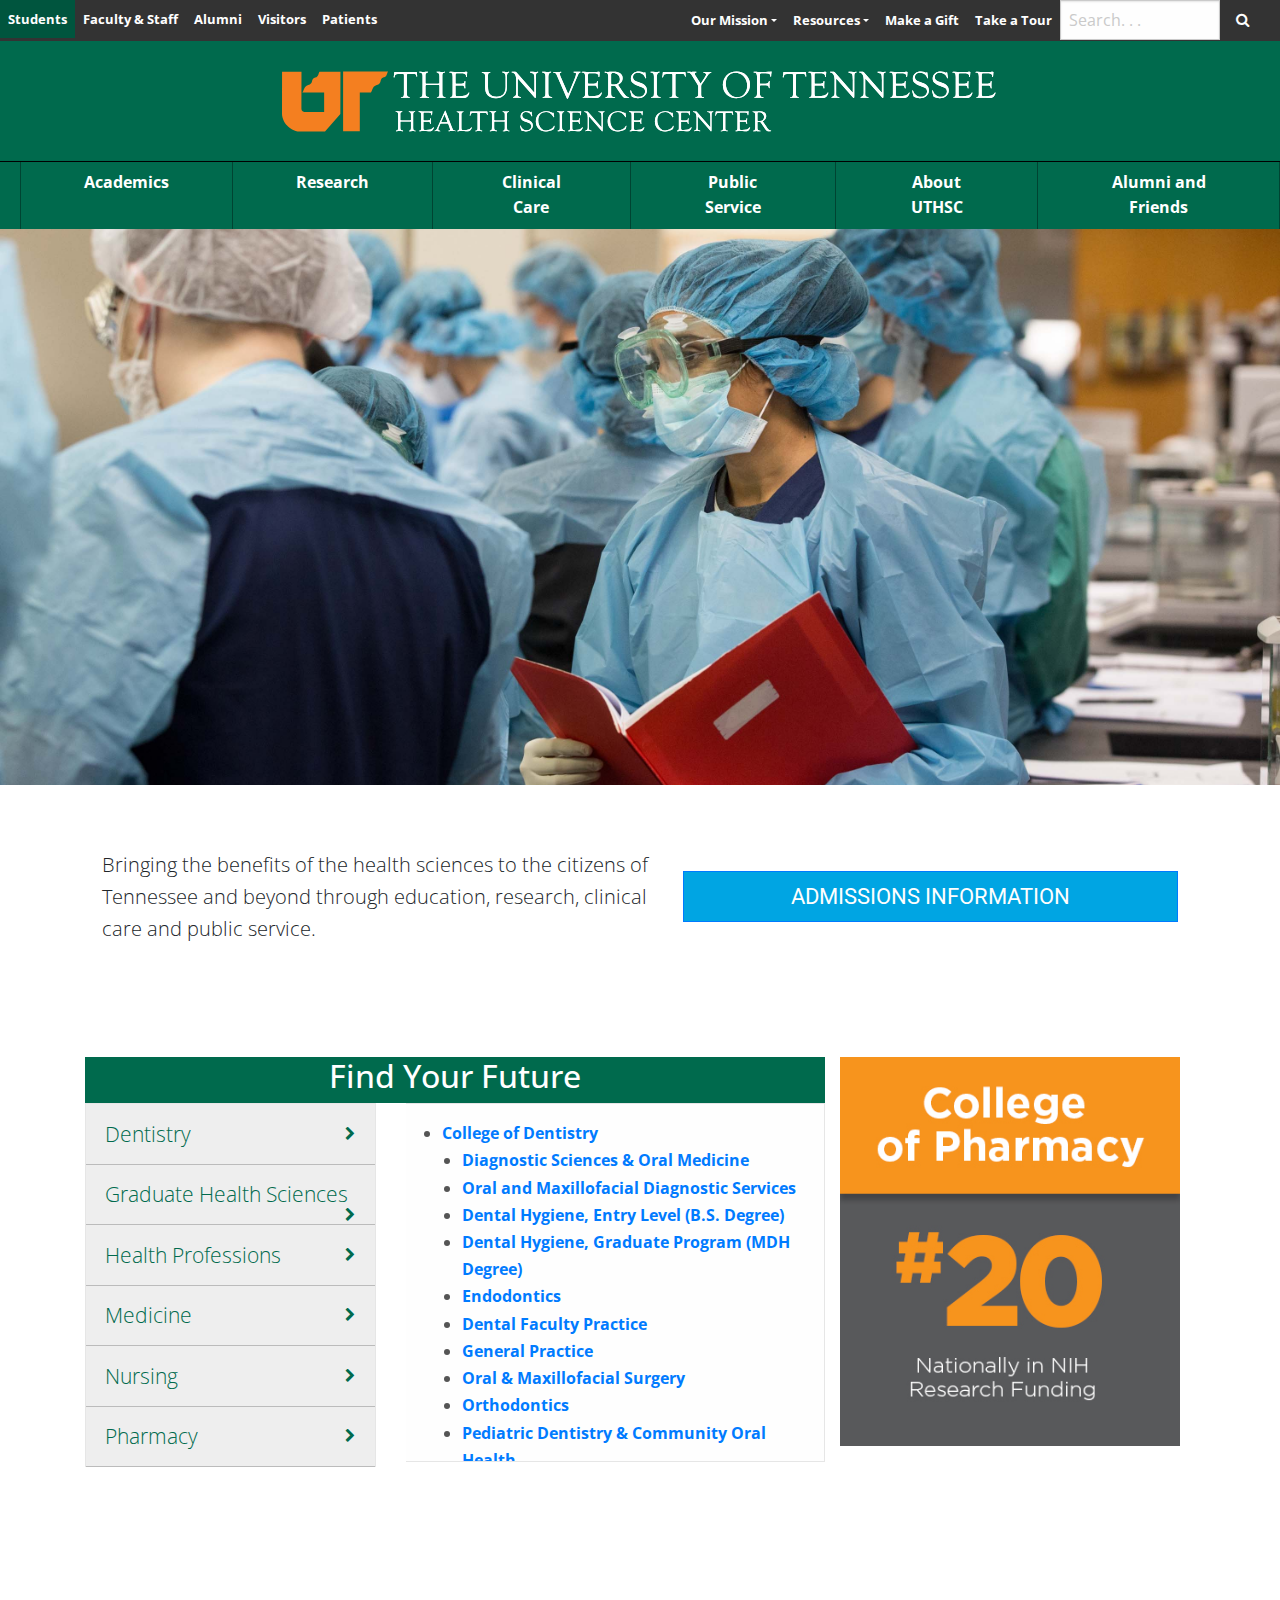
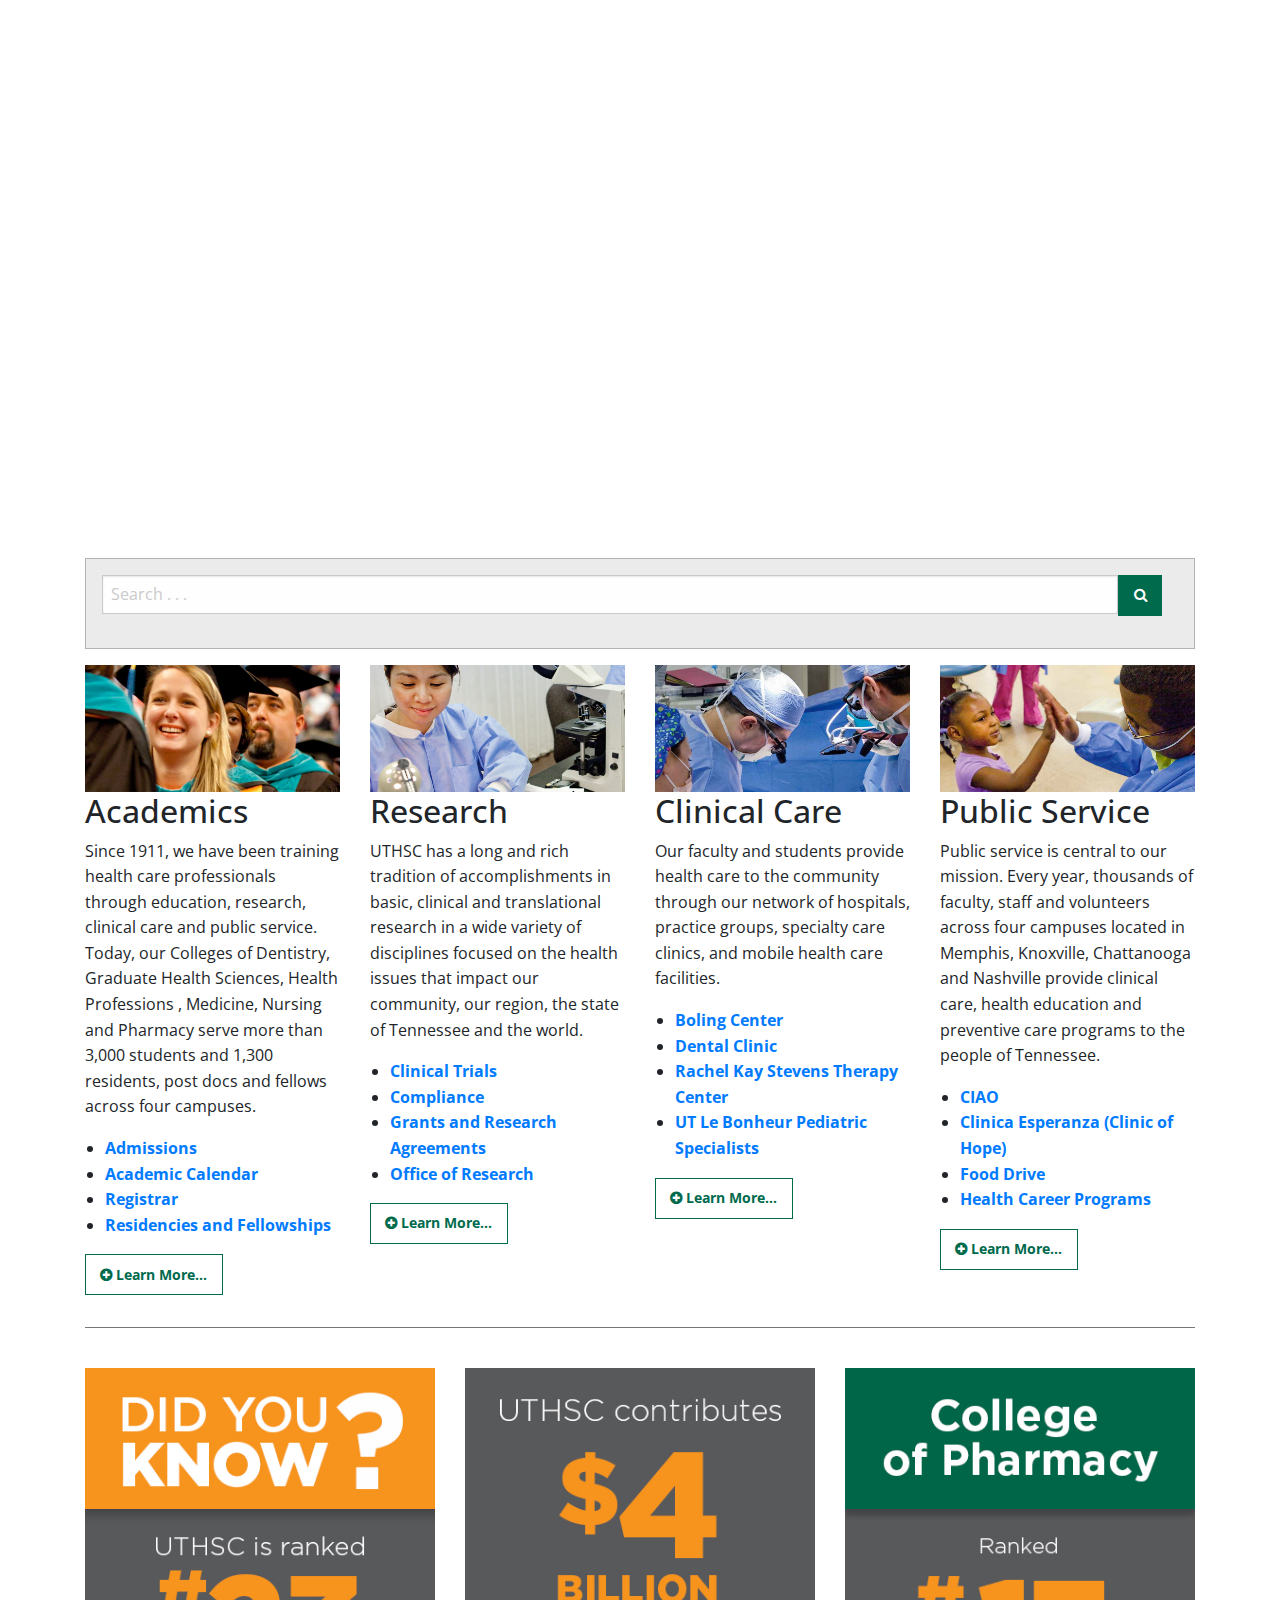
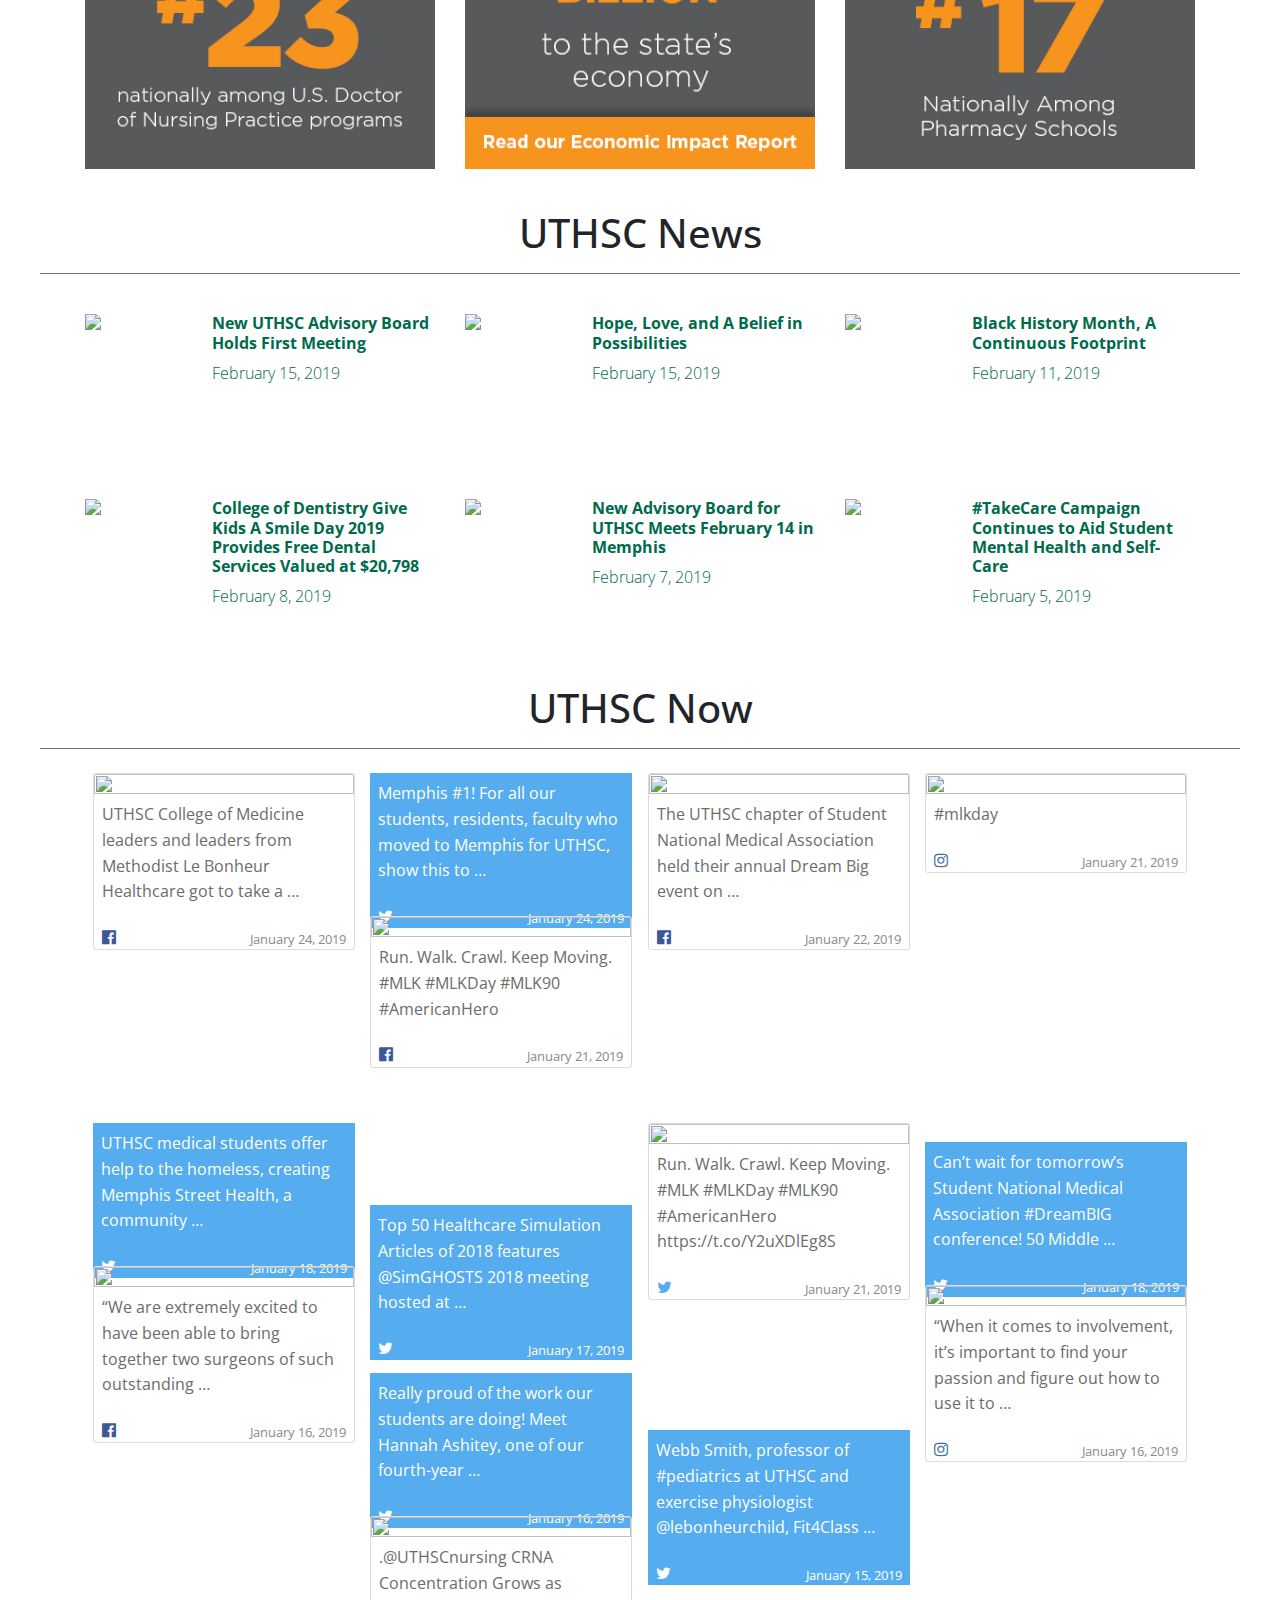
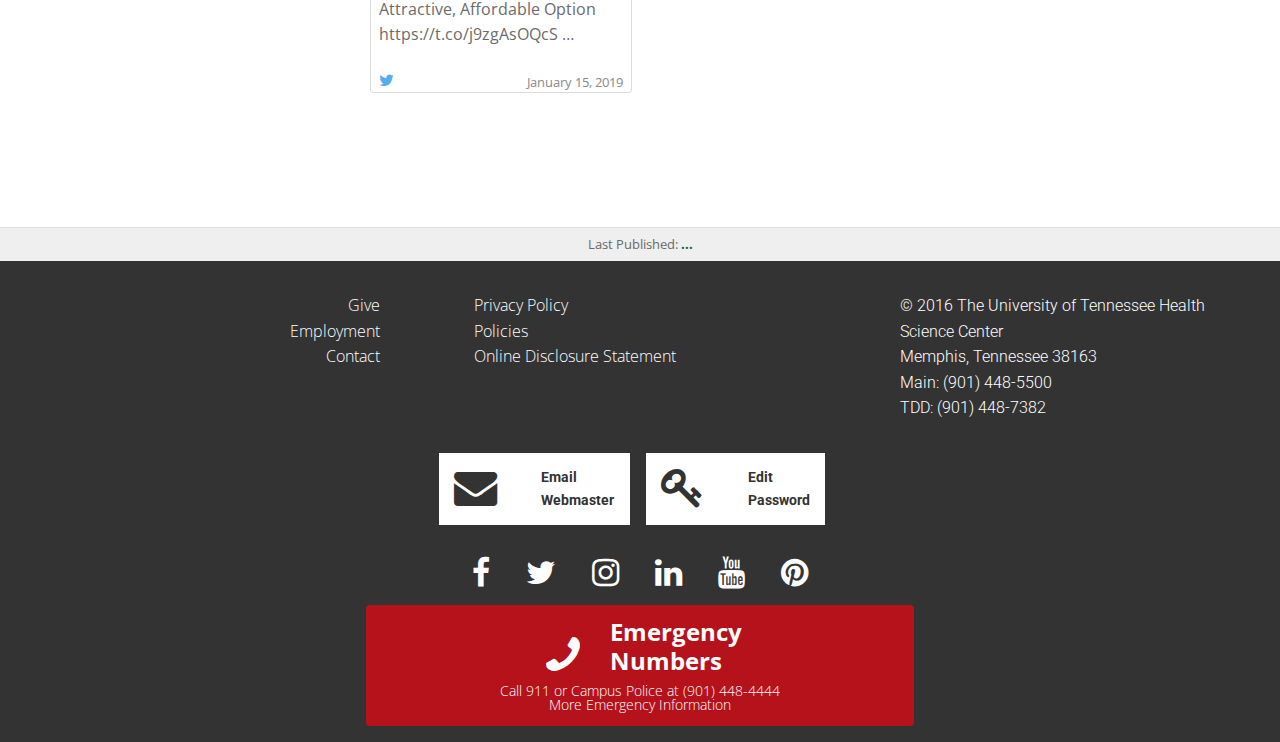
==== commit 292682c0: "done" ====
--- a/migration/index.html
+++ b/migration/index.html
@@ -37,6 +37,7 @@
          />
    </head>
    <body style="font-family:Open Sans">
+      <!-- Black Navigation Bar -->
       <nav class="uthsc-site-nav">
          <div class="uthsc-site-nav-left">
             <ul class="menu">
@@ -118,11 +119,13 @@
          </div>
       </nav>
       <header style="background-color:#006a4d ">
+         <!-- Logo -->
          <div class="container d-flex justify-content-center banner-height">
             <div class="row ">
                <img src="./images/uthsc-logo-white-text.svg" />
             </div>
          </div>
+         <!-- Green Navigation Bar -->
          <div class="uthsc-nav-stuck">
             <nav id="uthsc-section-navigation" style="border-top: 1px solid rgb(0,0,0);">
                <ul class="uthsc-navbar">
@@ -251,61 +254,6 @@
       </header>
       <!-- Student picture -->
       <div class="picture-position"></div>
-      <div class="row expanded" >
-         <div class="row">
-            <!--2/3 1/3-->
-            <div class="col-lg-8 col-md-7 columns">
-               <!--Tabs-->
-               <div class="row uthsc-program-explorer-tabs show-for-large">
-                  <div class="columns uthsc-program-explorer-heading text-center">
-                     <h2>Find Your Future</h2>
-                  </div>
-                  <div class="row ">
-                     <div class="col-md-7 col-lg-5 columns">
-                        <ul class="tabs vertical" id="example-vert-tabs">
-                           <li class="tabs-title is-active"><a href="#panel1v" id="panel1v-label">Dentistry</a></li>
-                           <li class="tabs-title"><a href="#panel2v" id="panel2v-label">Graduate Health Sciences</a></li>
-                           <li class="tabs-title"><a href="#panel3v" id="panel3v-label">Health Professions</a></li>
-                           <li class="tabs-title"><a href="#panel4v" id="panel4v-label">Medicine</a></li>
-                           <li class="tabs-title"><a href="#panel5v" id="panel5v-label">Nursing</a></li>
-                           <li class="tabs-title"><a href="#panel6v" id="panel6v-label">Pharmacy</a></li>
-                        </ul>
-                     </div>
-                     <div class="col-md-5 col-lg-7 uthsc-program-explorer-content">
-                        <div class="tabs-content vertical" data-tabs-content="example-vert-tabs">
-                           <div class="tabs-panel is-active" id="panel1v" role="tabpanel" aria-hidden="false" aria-labelledby="panel1v-label">
-                              <ul>
-                                 <li>
-                                    <a href="#">College of Dentistry</a>
-                                    <ul>
-                                       <li><a href="#">Diagnostic Sciences &amp; Oral Medicine</a></li>
-                                       <li><a href="#">Oral and Maxillofacial Diagnostic Services</a></li>
-                                       <li><a href="#">Dental Hygiene, Entry Level (B.S. Degree)</a></li>
-                                       <li><a href="#">Dental Hygiene, Graduate Program (MDH Degree)</a></li>
-                                       <li><a href="#">Endodontics</a></li>
-                                       <li><a href="#">Dental Faculty Practice</a></li>
-                                       <li><a href="#">General Practice</a></li>
-                                       <li><a href="#">Oral &amp; Maxillofacial Surgery</a></li>
-                                       <li><a href="#">Orthodontics</a></li>
-                                       <li><a href="#">Pediatric Dentistry &amp; Community Oral Health</a></li>
-                                       <li><a href="#">Periodontology</a></li>
-                                       <li><a href="#">Prosthodontics</a></li>
-                                       <li><a href="#">Bioscience Research</a></li>
-                                       <li><a href="#">Restorative</a></li>
-                                    </ul>
-                                 </li>
-                              </ul>
-                           </div>
-                        </div>
-                     </div>
-                  </div>
-               </div>
-               
-            <div class="large-4 medium-5 columns">
-               <p><img class="" src="/images/homepage/pharmacy-20.jpg" alt="College of Pharmacy ranked #20 in NIH research funding." width="370" height="424"></p>
-            </div>
-         </div>
-      </div>
       <!-- Admissions Button -->
       <div class="jumbotron center-tag container">
          <p class="lead">
@@ -322,6 +270,63 @@
          ADMISSIONS INFORMATION
          </button>
       </div>
+      <!-- Find your Future Green Tab  -->
+      <div class="container" style="margin-bottom: 50px;">
+         <div class="find-your-future" >
+            <div>
+               <div class="col-lg-8 col-md-7 columns">
+                  <div class="row uthsc-program-explorer-tabs">
+                     <div class="columns uthsc-program-explorer-heading ">
+                        <h2>Find Your Future</h2>
+                     </div>
+                     <div class="row ">
+                        <div class="col-md-7 col-lg-5 columns">
+                           <ul class="tabs vertical" id="example-vert-tabs">
+                              <li class="tabs-title is-active"><a href="#panel1v" id="panel1v-label">Dentistry</a></li>
+                              <li class="tabs-title"><a href="#panel2v" id="panel2v-label">Graduate Health Sciences</a></li>
+                              <li class="tabs-title"><a href="#panel3v" id="panel3v-label">Health Professions</a></li>
+                              <li class="tabs-title"><a href="#panel4v" id="panel4v-label">Medicine</a></li>
+                              <li class="tabs-title"><a href="#panel5v" id="panel5v-label">Nursing</a></li>
+                              <li class="tabs-title"><a href="#panel6v" id="panel6v-label">Pharmacy</a></li>
+                           </ul>
+                        </div>
+                        <div class="col-md-5 col-lg-7 uthsc-program-explorer-content">
+                           <div class="tabs-content vertical" data-tabs-content="example-vert-tabs">
+                              <div class="tabs-panel is-active" id="panel1v" role="tabpanel" aria-hidden="false" aria-labelledby="panel1v-label">
+                                 <ul>
+                                    <li>
+                                       <a href="#">College of Dentistry</a>
+                                       <ul>
+                                          <li><a href="#">Diagnostic Sciences &amp; Oral Medicine</a></li>
+                                          <li><a href="#">Oral and Maxillofacial Diagnostic Services</a></li>
+                                          <li><a href="#">Dental Hygiene, Entry Level (B.S. Degree)</a></li>
+                                          <li><a href="#">Dental Hygiene, Graduate Program (MDH Degree)</a></li>
+                                          <li><a href="#">Endodontics</a></li>
+                                          <li><a href="#">Dental Faculty Practice</a></li>
+                                          <li><a href="#">General Practice</a></li>
+                                          <li><a href="#">Oral &amp; Maxillofacial Surgery</a></li>
+                                          <li><a href="#">Orthodontics</a></li>
+                                          <li><a href="#">Pediatric Dentistry &amp; Community Oral Health</a></li>
+                                          <li><a href="#">Periodontology</a></li>
+                                          <li><a href="#">Prosthodontics</a></li>
+                                          <li><a href="#">Bioscience Research</a></li>
+                                          <li><a href="#">Restorative</a></li>
+                                       </ul>
+                                    </li>
+                                 </ul>
+                              </div>
+                           </div>
+                        </div>
+                     </div>
+                  </div>
+               </div>
+               <!-- Picture next to find your future  -->
+               <div class="col-lg-4 col-md-5 columns">
+                  <p><img class="" src="./images/pharmacy-20.jpg" alt="College of Pharmacy ranked #20 in NIH research funding." width="370" height="424"></p>
+               </div>
+            </div>
+         </div>
+      </div>
       <!-- Video -->
       <div class="container">
          <div class="flex-video widescreen">
@@ -335,6 +340,7 @@
                ></iframe>
          </div>
       </div>
+      <!-- Search Bar -->
       <div class="container container-size">
          <div class="callout-test">
             <input class="search-input" type="search" placeholder="Search . . ." />
